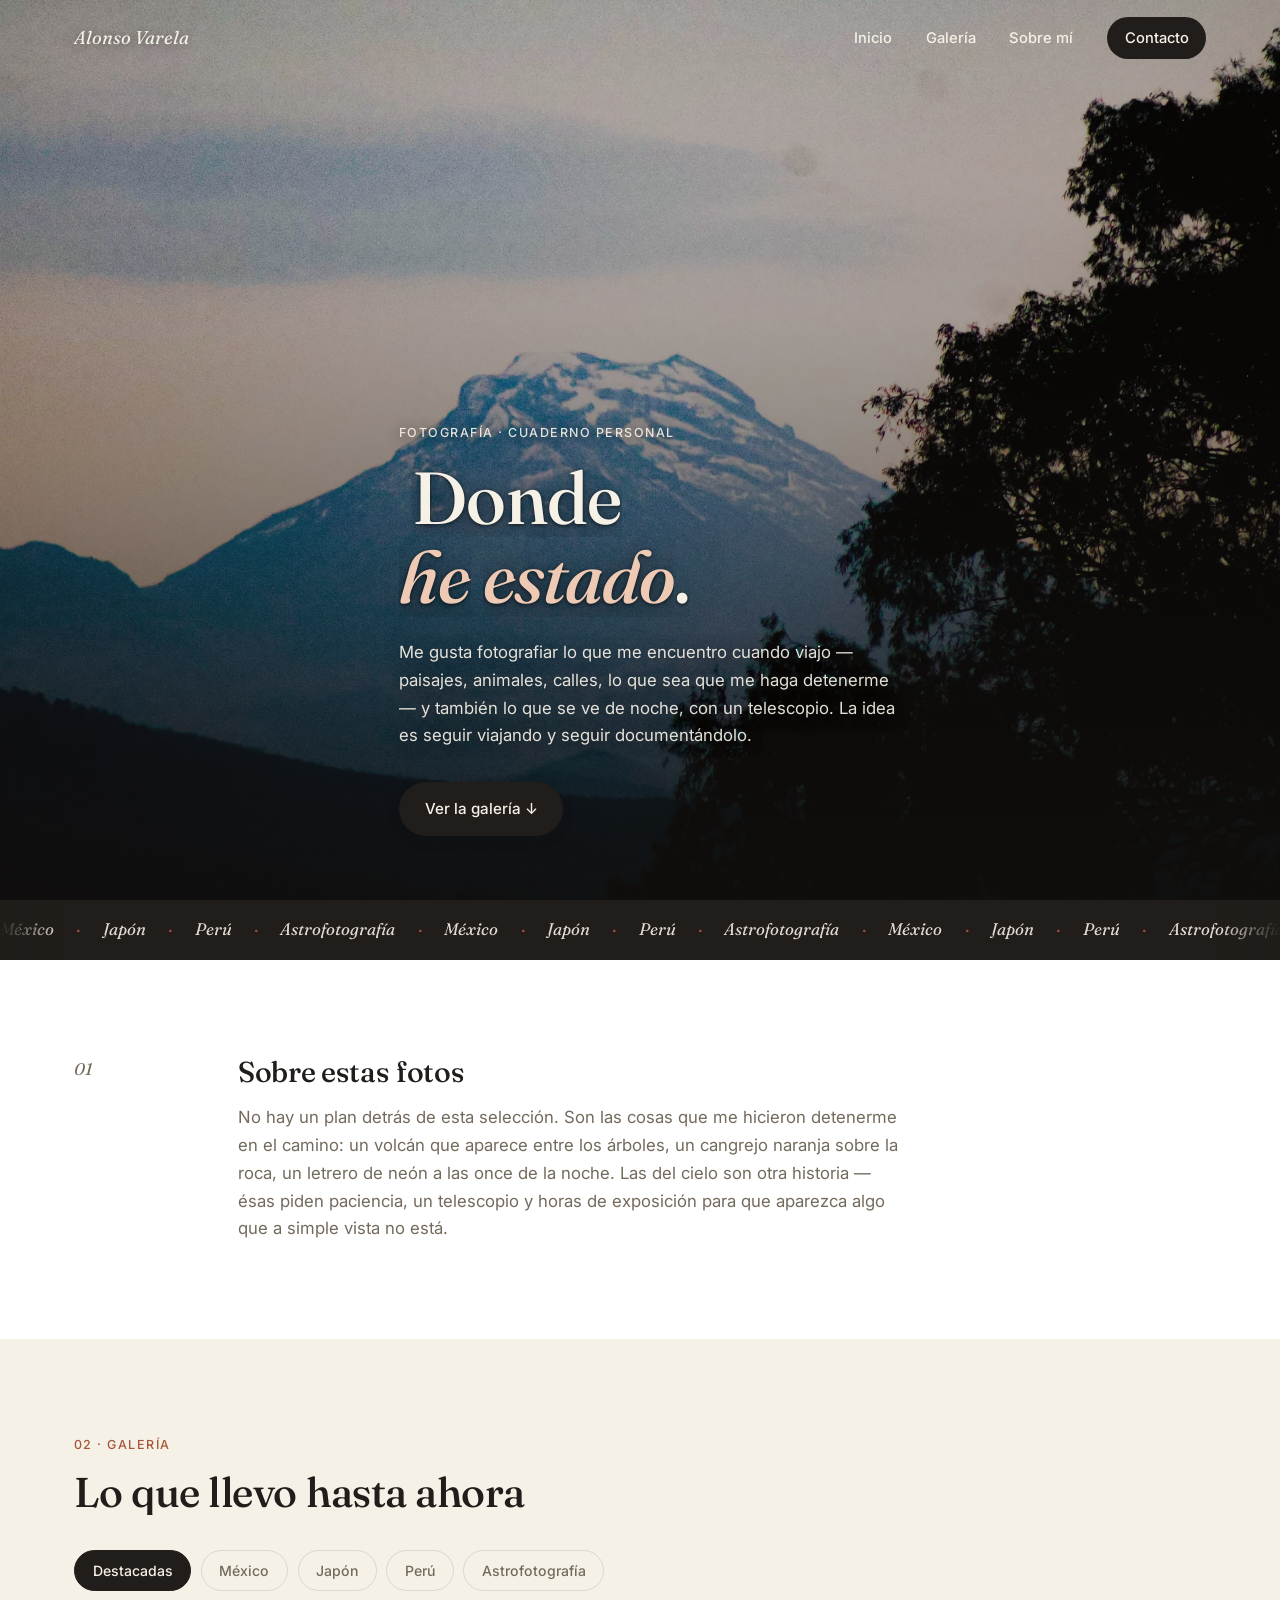
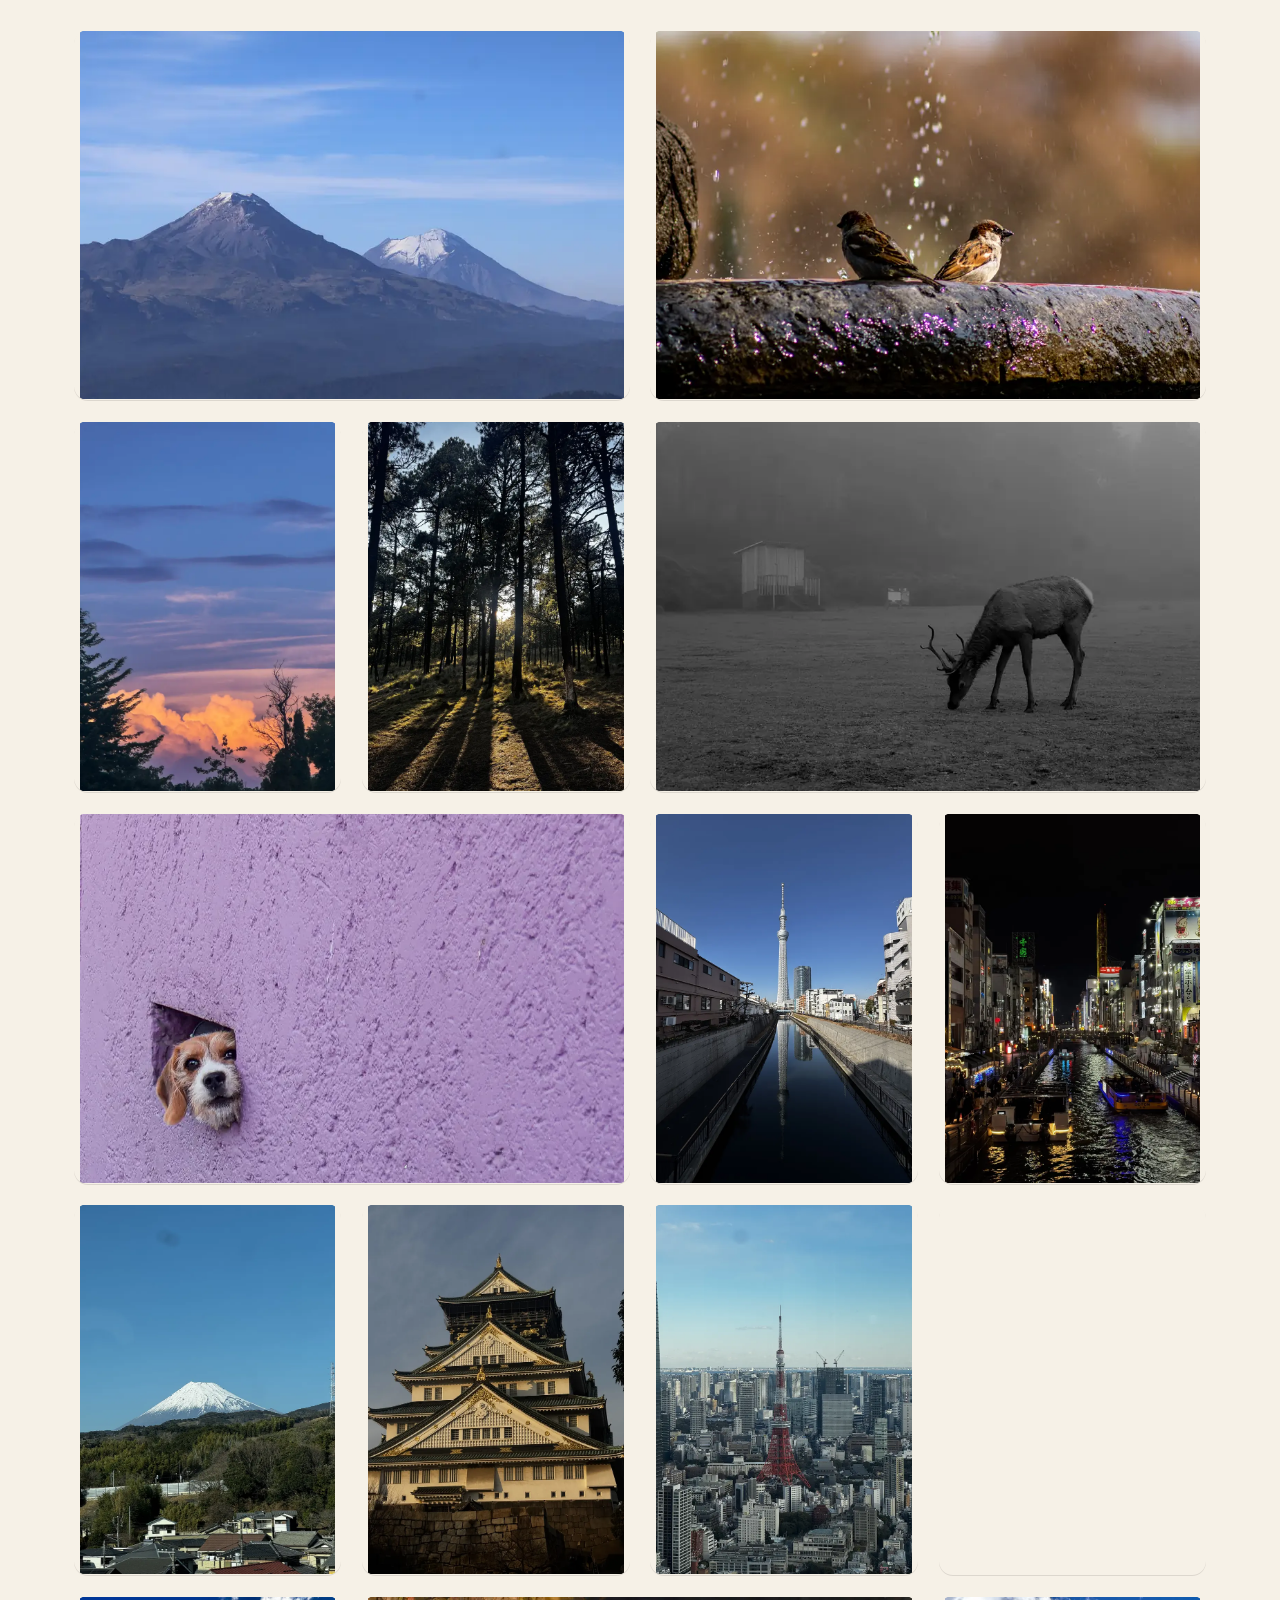
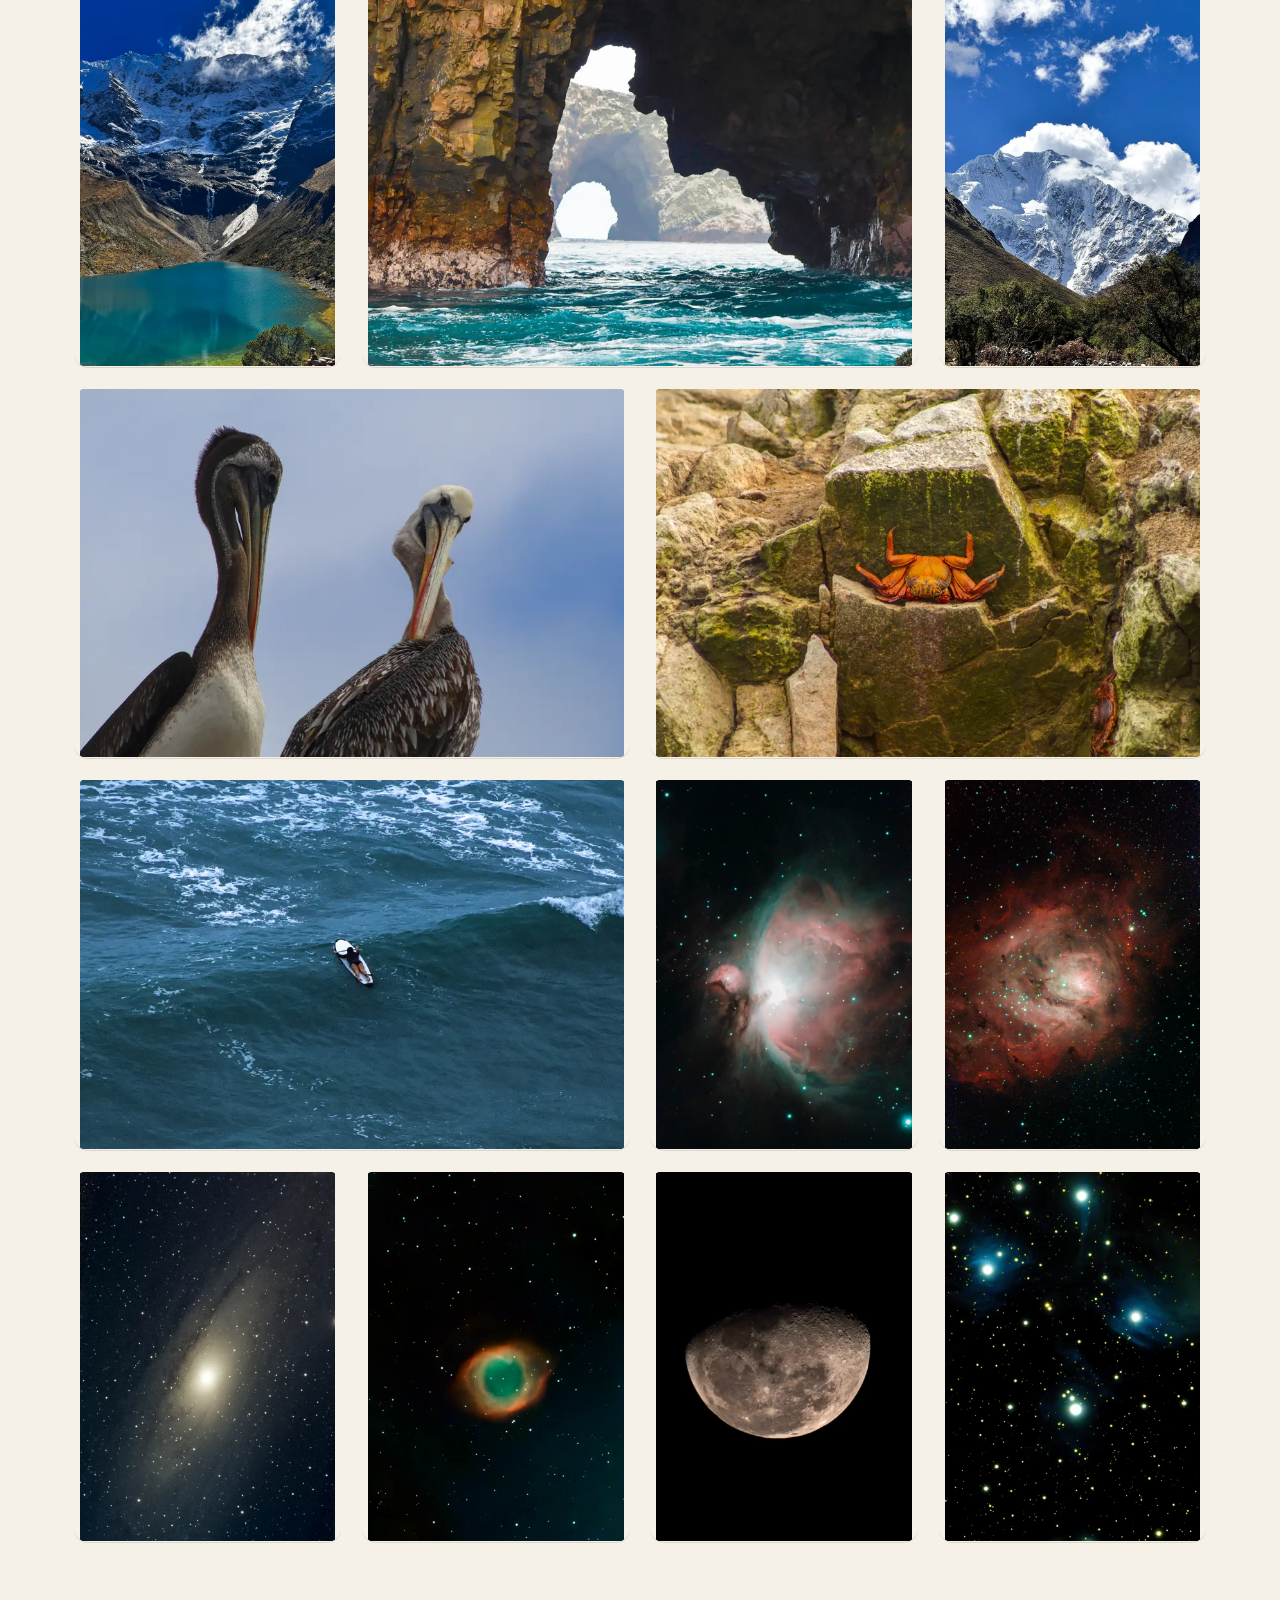
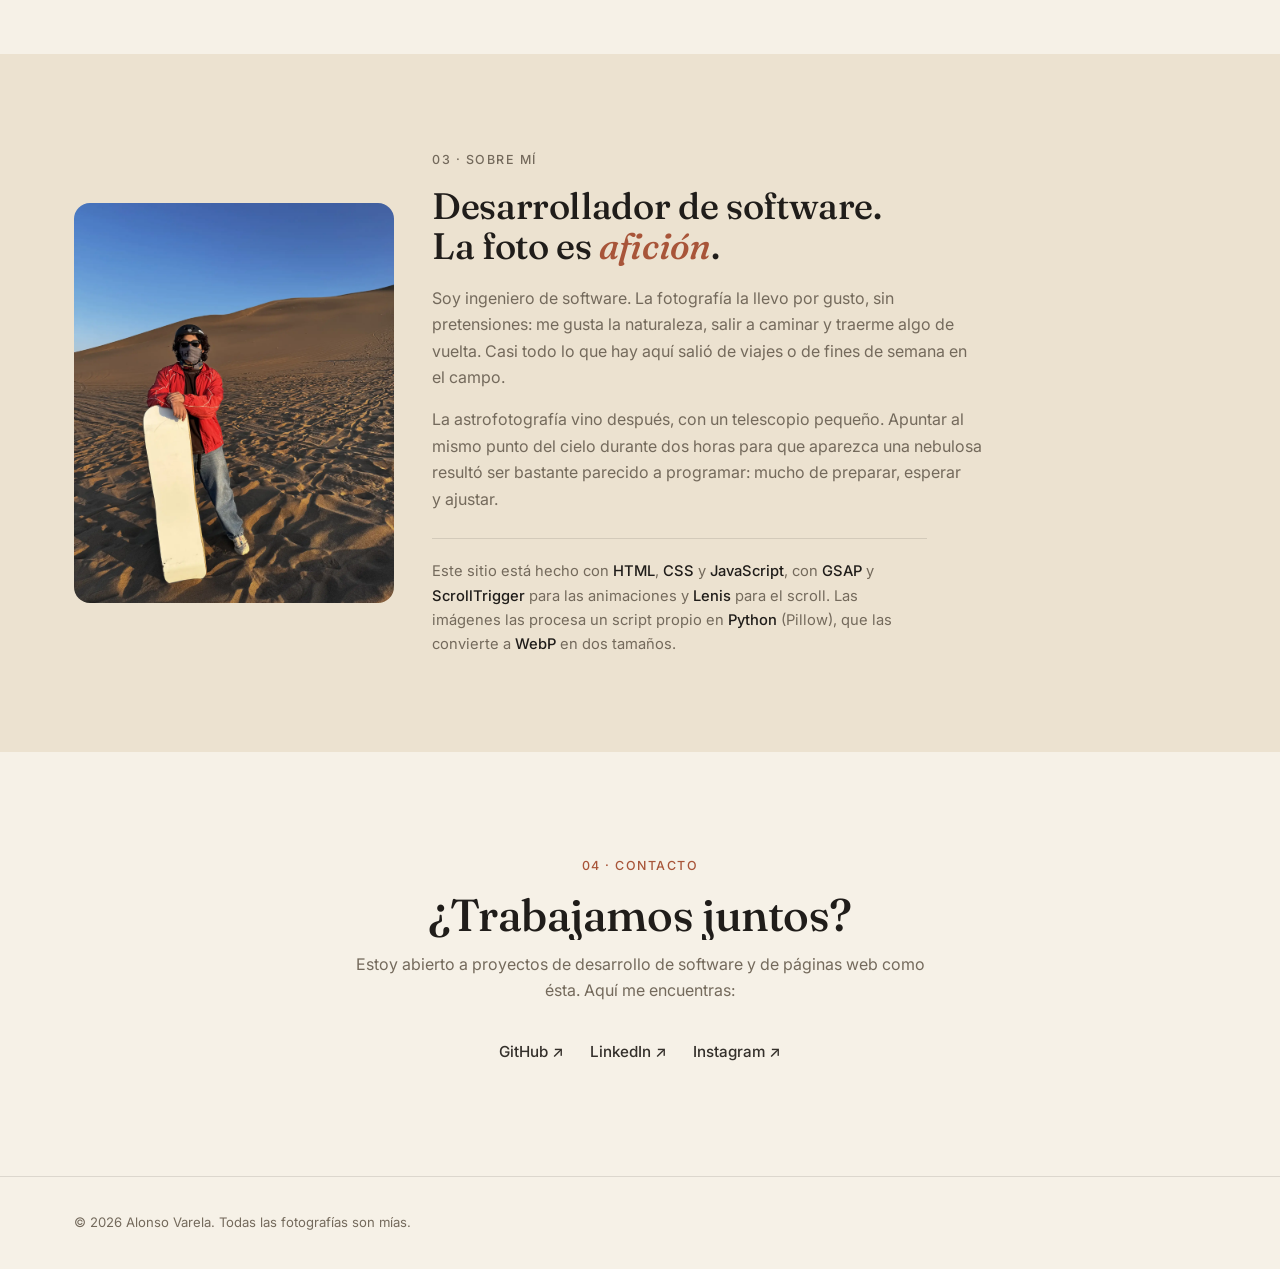
==== index.html @ 265c28bd "Portafolio fotográfico" ====
<!doctype html>
<html lang="es">
<head>
  <meta charset="utf-8" />
  <meta name="viewport" content="width=device-width, initial-scale=1" />
  <title>Alonso Varela — Fotografía</title>
  <meta name="description" content="Fotografías de mis viajes y algo de astrofotografía. Portafolio personal de Alonso Varela, desarrollador de software." />

  <link rel="preconnect" href="https://fonts.googleapis.com">
  <link rel="preconnect" href="https://fonts.gstatic.com" crossorigin>
  <link rel="stylesheet" href="https://fonts.googleapis.com/css2?family=Fraunces:ital,opsz,wght@0,9..144,300..600;1,9..144,400..600&family=Inter:wght@300;400;500;600&display=swap">

  <link rel="preload" as="image" href="assets/img/hero.webp" fetchpriority="high">

  <link rel="stylesheet" href="styles.css?v=20260725d">
</head>
<body>
  <a class="skip-link" href="#contenido">Saltar al contenido</a>

  <nav class="nav" data-nav>
    <div class="nav-inner">
      <a href="#inicio" class="nav-brand">Alonso Varela</a>
      <button class="nav-toggle" type="button" data-nav-toggle aria-expanded="false" aria-controls="nav-menu">
        <span></span><span></span><span></span>
        <span class="sr-only">Abrir menú</span>
      </button>
      <div class="nav-menu" id="nav-menu" data-nav-menu>
        <a class="nav-link" href="#inicio">Inicio</a>
        <a class="nav-link" href="#galeria">Galería</a>
        <a class="nav-link" href="#sobre">Sobre mí</a>
        <a class="nav-link nav-link-cta" href="#contacto" data-magnetic="0.25">Contacto</a>
      </div>
    </div>
  </nav>

  <main id="contenido">

    <!-- HERO -->
    <section class="hero" id="inicio">
      <div class="hero-bg">
        <img src="assets/img/hero.webp" alt="El volcán Iztaccíhuatl nevado al atardecer, con la silueta de un árbol en primer plano" fetchpriority="high" loading="eager" decoding="sync" data-hero-img />
        <div class="hero-tint"></div>
      </div>
      <div class="hero-inner">
        <p class="kicker" data-reveal>Fotografía · Cuaderno personal</p>
        <h1 class="hero-title" data-split="words">
          Donde<br><em>he estado</em>.
        </h1>
        <p class="hero-sub" data-reveal>
          Me gusta fotografiar lo que me encuentro cuando viajo — paisajes, animales,
          calles, lo que sea que me haga detenerme — y también lo que se ve de noche,
          con un telescopio. La idea es seguir viajando y seguir documentándolo.
        </p>
        <a class="btn btn-primary" href="#galeria" data-reveal data-magnetic="0.2">Ver la galería ↓</a>
      </div>
    </section>

    <!-- MARQUEE -->
    <div class="marquee" aria-hidden="true">
      <div class="marquee-track" data-marquee>
        <span>México</span><span class="marquee-dot">·</span>
        <span>Japón</span><span class="marquee-dot">·</span>
        <span>Perú</span><span class="marquee-dot">·</span>
        <span>Astrofotografía</span><span class="marquee-dot">·</span>
      </div>
    </div>

    <!-- MANIFIESTO -->
    <section class="manifesto">
      <div class="container manifesto-grid">
        <p class="manifesto-num" data-reveal>01</p>
        <div data-reveal>
          <h2 data-split="words">Sobre estas fotos</h2>
          <p>
            No hay un plan detrás de esta selección. Son las cosas que me hicieron
            detenerme en el camino: un volcán que aparece entre los árboles, un
            cangrejo naranja sobre la roca, un letrero de neón a las once de la noche.
            Las del cielo son otra historia — ésas piden paciencia, un telescopio y
            horas de exposición para que aparezca algo que a simple vista no está.
          </p>
        </div>
      </div>
    </section>

    <!-- GALERÍA -->
    <section class="gallery-section" id="galeria">
      <div class="container">
        <div class="section-head" data-reveal>
          <p class="kicker">02 · Galería</p>
          <h2 data-split="words">Lo que llevo hasta ahora</h2>
        </div>

        <div class="filter-bar" data-reveal role="tablist" aria-label="Filtrar fotos">
        <!-- FILTROS:inicio -->
          <button class="filter-btn is-active" type="button" data-filter="destacadas" role="tab" aria-selected="true">Destacadas</button>
          <button class="filter-btn" type="button" data-filter="mexico" role="tab" aria-selected="false">México</button>
          <button class="filter-btn" type="button" data-filter="japon" role="tab" aria-selected="false">Japón</button>
          <button class="filter-btn" type="button" data-filter="peru" role="tab" aria-selected="false">Perú</button>
          <button class="filter-btn" type="button" data-filter="astro" role="tab" aria-selected="false">Astrofotografía</button>
        <!-- FILTROS:fin -->
        </div>

        <div class="gallery-grid" data-gallery>
        <!-- GALERIA:inicio -->
          <figure class="gallery-item" data-aspect="wide" data-category="mexico" data-reveal>
            <button class="gallery-trigger" type="button" data-full="assets/img/full/mexico-venados.webp">
              <img class="gallery-img" src="assets/img/thumb/mexico-venados.webp" alt="Dos venados pastando entre la niebla con la luz dorada de la mañana" loading="lazy" decoding="async" />
              <figcaption class="gallery-caption"><span>México</span></figcaption>
            </button>
          </figure>

          <figure class="gallery-item" data-aspect="wide" data-category="mexico" data-featured data-reveal>
            <button class="gallery-trigger" type="button" data-full="assets/img/full/mexico-volcanes.webp">
              <img class="gallery-img" src="assets/img/thumb/mexico-volcanes.webp" alt="El Popocatépetl y el Iztaccíhuatl vistos a la distancia bajo un cielo azul" loading="lazy" decoding="async" />
              <figcaption class="gallery-caption"><span>México</span></figcaption>
            </button>
          </figure>

          <figure class="gallery-item" data-aspect="wide" data-category="mexico" data-featured data-reveal>
            <button class="gallery-trigger" type="button" data-full="assets/img/full/mexico-gorriones.webp">
              <img class="gallery-img" src="assets/img/thumb/mexico-gorriones.webp" alt="Dos gorriones sobre el borde de una fuente rodeados de gotas de agua suspendidas" loading="lazy" decoding="async" />
              <figcaption class="gallery-caption"><span>México</span></figcaption>
            </button>
          </figure>

          <figure class="gallery-item" data-aspect="tall" data-category="mexico" data-featured data-reveal>
            <button class="gallery-trigger" type="button" data-full="assets/img/full/mexico-nubes.webp">
              <img class="gallery-img" src="assets/img/thumb/mexico-nubes.webp" alt="Nubes rosas y naranjas al atardecer sobre las copas de unos pinos" loading="lazy" decoding="async" />
              <figcaption class="gallery-caption"><span>México</span></figcaption>
            </button>
          </figure>

          <figure class="gallery-item" data-aspect="tall" data-category="mexico" data-featured data-reveal>
            <button class="gallery-trigger" type="button" data-full="assets/img/full/mexico-bosque.webp">
              <img class="gallery-img" src="assets/img/thumb/mexico-bosque.webp" alt="Bosque de pinos altos con la luz del sol proyectando sombras largas en el suelo" loading="lazy" decoding="async" />
              <figcaption class="gallery-caption"><span>México</span></figcaption>
            </button>
          </figure>

          <figure class="gallery-item" data-aspect="wide" data-category="mexico" data-featured data-reveal>
            <button class="gallery-trigger" type="button" data-full="assets/img/full/mexico-venado-bn.webp">
              <img class="gallery-img" src="assets/img/thumb/mexico-venado-bn.webp" alt="Un venado pastando en un campo con niebla densa, en blanco y negro" loading="lazy" decoding="async" />
              <figcaption class="gallery-caption"><span>México</span></figcaption>
            </button>
          </figure>

          <figure class="gallery-item" data-aspect="tall" data-category="mexico" data-reveal>
            <button class="gallery-trigger" type="button" data-full="assets/img/full/mexico-volcanes-azul.webp">
              <img class="gallery-img" src="assets/img/thumb/mexico-volcanes-azul.webp" alt="Los volcanes vistos desde un claro, entre capas de montañas azuladas" loading="lazy" decoding="async" />
              <figcaption class="gallery-caption"><span>México</span></figcaption>
            </button>
          </figure>

          <figure class="gallery-item" data-aspect="tall" data-category="mexico" data-reveal>
            <button class="gallery-trigger" type="button" data-full="assets/img/full/mexico-cerro.webp">
              <img class="gallery-img" src="assets/img/thumb/mexico-cerro.webp" alt="Un cerro rocoso entre nubes blancas visto desde un bosque de pinos" loading="lazy" decoding="async" />
              <figcaption class="gallery-caption"><span>México</span></figcaption>
            </button>
          </figure>

          <figure class="gallery-item" data-aspect="tall" data-category="mexico" data-reveal>
            <button class="gallery-trigger" type="button" data-full="assets/img/full/mexico-interior.webp">
              <img class="gallery-img" src="assets/img/thumb/mexico-interior.webp" alt="Interior art déco con puertas de vidrio emplomado, mármol y piso de ajedrez" loading="lazy" decoding="async" />
              <figcaption class="gallery-caption"><span>México</span></figcaption>
            </button>
          </figure>

          <figure class="gallery-item" data-aspect="tall" data-category="mexico" data-reveal>
            <button class="gallery-trigger" type="button" data-full="assets/img/full/mexico-luna-arboles.webp">
              <img class="gallery-img" src="assets/img/thumb/mexico-luna-arboles.webp" alt="La luna asomando entre las siluetas oscuras de las ramas de un árbol" loading="lazy" decoding="async" />
              <figcaption class="gallery-caption"><span>México</span></figcaption>
            </button>
          </figure>

          <figure class="gallery-item" data-aspect="tall" data-category="mexico" data-reveal>
            <button class="gallery-trigger" type="button" data-full="assets/img/full/mexico-arboles-rojo.webp">
              <img class="gallery-img" src="assets/img/thumb/mexico-arboles-rojo.webp" alt="Copas de árboles iluminadas de rojo contra un cielo nocturno estrellado" loading="lazy" decoding="async" />
              <figcaption class="gallery-caption"><span>México</span></figcaption>
            </button>
          </figure>

          <figure class="gallery-item" data-aspect="tall" data-category="mexico" data-reveal>
            <button class="gallery-trigger" type="button" data-full="assets/img/full/mexico-campamento.webp">
              <img class="gallery-img" src="assets/img/thumb/mexico-campamento.webp" alt="Una tienda de campaña armada en un claro de bosque de pinos" loading="lazy" decoding="async" />
              <figcaption class="gallery-caption"><span>México</span></figcaption>
            </button>
          </figure>

          <figure class="gallery-item" data-aspect="tall" data-category="mexico" data-reveal>
            <button class="gallery-trigger" type="button" data-full="assets/img/full/mexico-campamento-2.webp">
              <img class="gallery-img" src="assets/img/thumb/mexico-campamento-2.webp" alt="Una tienda de campaña abierta en un bosque de pinos secos" loading="lazy" decoding="async" />
              <figcaption class="gallery-caption"><span>México</span></figcaption>
            </button>
          </figure>

          <figure class="gallery-item" data-aspect="wide" data-category="mexico" data-reveal>
            <button class="gallery-trigger" type="button" data-full="assets/img/full/mexico-pajaro-rojo.webp">
              <img class="gallery-img" src="assets/img/thumb/mexico-pajaro-rojo.webp" alt="Un pájaro rojo posado en un cable, con el fondo verde desenfocado" loading="lazy" decoding="async" />
              <figcaption class="gallery-caption"><span>México</span></figcaption>
            </button>
          </figure>

          <figure class="gallery-item" data-aspect="wide" data-category="mexico" data-reveal>
            <button class="gallery-trigger" type="button" data-full="assets/img/full/mexico-gato-negro.webp">
              <img class="gallery-img" src="assets/img/thumb/mexico-gato-negro.webp" alt="Un gato negro de ojos amarillos mirando a la cámara en penumbra" loading="lazy" decoding="async" />
              <figcaption class="gallery-caption"><span>México</span></figcaption>
            </button>
          </figure>

          <figure class="gallery-item" data-aspect="wide" data-category="mexico" data-featured data-reveal>
            <button class="gallery-trigger" type="button" data-full="assets/img/full/mexico-perro-pared.webp">
              <img class="gallery-img" src="assets/img/thumb/mexico-perro-pared.webp" alt="La cabeza de un perro asomando por un hueco en una pared morada" loading="lazy" decoding="async" />
              <figcaption class="gallery-caption"><span>México</span></figcaption>
            </button>
          </figure>

          <figure class="gallery-item" data-aspect="tall" data-category="mexico" data-reveal>
            <button class="gallery-trigger" type="button" data-full="assets/img/full/mexico-concierto.webp">
              <img class="gallery-img" src="assets/img/thumb/mexico-concierto.webp" alt="Un anillo de luz roja proyectado sobre el escenario en un concierto" loading="lazy" decoding="async" />
              <figcaption class="gallery-caption"><span>México</span></figcaption>
            </button>
          </figure>

          <figure class="gallery-item" data-aspect="tall" data-category="japon" data-featured data-reveal>
            <button class="gallery-trigger" type="button" data-full="assets/img/full/japon-skytree.webp">
              <img class="gallery-img" src="assets/img/thumb/japon-skytree.webp" alt="La torre Tokyo Skytree reflejada en el agua quieta de un canal" loading="lazy" decoding="async" />
              <figcaption class="gallery-caption"><span>Japón</span></figcaption>
            </button>
          </figure>

          <figure class="gallery-item" data-aspect="tall" data-category="japon" data-featured data-reveal>
            <button class="gallery-trigger" type="button" data-full="assets/img/full/japon-dotonbori.webp">
              <img class="gallery-img" src="assets/img/thumb/japon-dotonbori.webp" alt="El canal de Dotonbori de noche con los letreros de neón reflejados en el agua" loading="lazy" decoding="async" />
              <figcaption class="gallery-caption"><span>Japón</span></figcaption>
            </button>
          </figure>

          <figure class="gallery-item" data-aspect="tall" data-category="japon" data-featured data-reveal>
            <button class="gallery-trigger" type="button" data-full="assets/img/full/japon-fuji.webp">
              <img class="gallery-img" src="assets/img/thumb/japon-fuji.webp" alt="El monte Fuji nevado asomando detrás de los tejados de un pueblo" loading="lazy" decoding="async" />
              <figcaption class="gallery-caption"><span>Japón</span></figcaption>
            </button>
          </figure>

          <figure class="gallery-item" data-aspect="tall" data-category="japon" data-featured data-reveal>
            <button class="gallery-trigger" type="button" data-full="assets/img/full/japon-osaka.webp">
              <img class="gallery-img" src="assets/img/thumb/japon-osaka.webp" alt="El castillo de Osaka con sus tejados verdes y detalles dorados bajo un cielo despejado" loading="lazy" decoding="async" />
              <figcaption class="gallery-caption"><span>Japón</span></figcaption>
            </button>
          </figure>

          <figure class="gallery-item" data-aspect="tall" data-category="japon" data-featured data-reveal>
            <button class="gallery-trigger" type="button" data-full="assets/img/full/japon-tokyo-tower.webp">
              <img class="gallery-img" src="assets/img/thumb/japon-tokyo-tower.webp" alt="Vista panorámica de Tokio desde un mirador, con la Torre de Tokio al centro" loading="lazy" decoding="async" />
              <figcaption class="gallery-caption"><span>Japón</span></figcaption>
            </button>
          </figure>

          <figure class="gallery-item" data-aspect="tall" data-category="japon" data-featured data-reveal>
            <button class="gallery-trigger" type="button" data-full="assets/img/full/japon-pagoda.webp">
              <img class="gallery-img" src="assets/img/thumb/japon-pagoda.webp" alt="Una pagoda de cinco pisos recortada contra un cielo azul intenso" loading="lazy" decoding="async" />
              <figcaption class="gallery-caption"><span>Japón</span></figcaption>
            </button>
          </figure>

          <figure class="gallery-item" data-aspect="tall" data-category="japon" data-reveal>
            <button class="gallery-trigger" type="button" data-full="assets/img/full/japon-rio.webp">
              <img class="gallery-img" src="assets/img/thumb/japon-rio.webp" alt="El río Sumida al atardecer con un puente y los edificios de Tokio contra el cielo" loading="lazy" decoding="async" />
              <figcaption class="gallery-caption"><span>Japón</span></figcaption>
            </button>
          </figure>

          <figure class="gallery-item" data-aspect="tall" data-category="japon" data-reveal>
            <button class="gallery-trigger" type="button" data-full="assets/img/full/japon-asahi.webp">
              <img class="gallery-img" src="assets/img/thumb/japon-asahi.webp" alt="La escultura dorada del edificio Asahi iluminada por el sol de la tarde" loading="lazy" decoding="async" />
              <figcaption class="gallery-caption"><span>Japón</span></figcaption>
            </button>
          </figure>

          <figure class="gallery-item" data-aspect="tall" data-category="japon" data-reveal>
            <button class="gallery-trigger" type="button" data-full="assets/img/full/japon-shinsekai.webp">
              <img class="gallery-img" src="assets/img/thumb/japon-shinsekai.webp" alt="Un farol y una figura dorada sonriente en la entrada de un local de kushikatsu" loading="lazy" decoding="async" />
              <figcaption class="gallery-caption"><span>Japón</span></figcaption>
            </button>
          </figure>

          <figure class="gallery-item" data-aspect="tall" data-category="japon" data-reveal>
            <button class="gallery-trigger" type="button" data-full="assets/img/full/japon-glico.webp">
              <img class="gallery-img" src="assets/img/thumb/japon-glico.webp" alt="El letrero de neón del Glico Man en Dotonbori, de noche" loading="lazy" decoding="async" />
              <figcaption class="gallery-caption"><span>Japón</span></figcaption>
            </button>
          </figure>

          <figure class="gallery-item" data-aspect="tall" data-category="japon" data-reveal>
            <button class="gallery-trigger" type="button" data-full="assets/img/full/japon-templo-techo.webp">
              <img class="gallery-img" src="assets/img/thumb/japon-templo-techo.webp" alt="El alero decorado de un templo japonés contra el cielo azul, con ramas secas al frente" loading="lazy" decoding="async" />
              <figcaption class="gallery-caption"><span>Japón</span></figcaption>
            </button>
          </figure>

          <figure class="gallery-item" data-aspect="tall" data-category="japon" data-reveal>
            <button class="gallery-trigger" type="button" data-full="assets/img/full/japon-santuario.webp">
              <img class="gallery-img" src="assets/img/thumb/japon-santuario.webp" alt="Un santuario japonés de techo verde al fondo de una plaza empedrada vacía" loading="lazy" decoding="async" />
              <figcaption class="gallery-caption"><span>Japón</span></figcaption>
            </button>
          </figure>

          <figure class="gallery-item" data-aspect="tall" data-category="japon" data-reveal>
            <button class="gallery-trigger" type="button" data-full="assets/img/full/japon-foso.webp">
              <img class="gallery-img" src="assets/img/thumb/japon-foso.webp" alt="El foso del castillo de Osaka reflejando los edificios modernos de la ciudad" loading="lazy" decoding="async" />
              <figcaption class="gallery-caption"><span>Japón</span></figcaption>
            </button>
          </figure>

          <figure class="gallery-item" data-aspect="tall" data-category="japon" data-reveal>
            <button class="gallery-trigger" type="button" data-full="assets/img/full/japon-calle-vieja.webp">
              <img class="gallery-img" src="assets/img/thumb/japon-calle-vieja.webp" alt="Una casa de madera de dos pisos y una camioneta pequeña en una calle tranquila, a contraluz" loading="lazy" decoding="async" />
              <figcaption class="gallery-caption"><span>Japón</span></figcaption>
            </button>
          </figure>

          <figure class="gallery-item" data-aspect="tall" data-category="japon" data-reveal>
            <button class="gallery-trigger" type="button" data-full="assets/img/full/japon-callejon.webp">
              <img class="gallery-img" src="assets/img/thumb/japon-callejon.webp" alt="Un callejón estrecho y oscuro iluminado por faroles y letreros" loading="lazy" decoding="async" />
              <figcaption class="gallery-caption"><span>Japón</span></figcaption>
            </button>
          </figure>

          <figure class="gallery-item" data-aspect="tall" data-category="japon" data-reveal>
            <button class="gallery-trigger" type="button" data-full="assets/img/full/japon-floreria.webp">
              <img class="gallery-img" src="assets/img/thumb/japon-floreria.webp" alt="El interior iluminado de una florería de noche, con plantas en la entrada" loading="lazy" decoding="async" />
              <figcaption class="gallery-caption"><span>Japón</span></figcaption>
            </button>
          </figure>

          <figure class="gallery-item" data-aspect="tall" data-category="japon" data-reveal>
            <button class="gallery-trigger" type="button" data-full="assets/img/full/japon-godzilla.webp">
              <img class="gallery-img" src="assets/img/thumb/japon-godzilla.webp" alt="La cabeza de la estatua de Godzilla sobre la fachada de un edificio en Shinjuku" loading="lazy" decoding="async" />
              <figcaption class="gallery-caption"><span>Japón</span></figcaption>
            </button>
          </figure>

          <figure class="gallery-item" data-aspect="tall" data-category="japon" data-reveal>
            <button class="gallery-trigger" type="button" data-full="assets/img/full/japon-hachiko.webp">
              <img class="gallery-img" src="assets/img/thumb/japon-hachiko.webp" alt="La estatua de bronce del perro Hachikō en Shibuya" loading="lazy" decoding="async" />
              <figcaption class="gallery-caption"><span>Japón</span></figcaption>
            </button>
          </figure>

          <figure class="gallery-item" data-aspect="tall" data-category="japon" data-reveal>
            <button class="gallery-trigger" type="button" data-full="assets/img/full/japon-estacion.webp">
              <img class="gallery-img" src="assets/img/thumb/japon-estacion.webp" alt="El techo de vidrio y acero de una estación de tren con árboles debajo" loading="lazy" decoding="async" />
              <figcaption class="gallery-caption"><span>Japón</span></figcaption>
            </button>
          </figure>

          <figure class="gallery-item" data-aspect="tall" data-category="japon" data-reveal>
            <button class="gallery-trigger" type="button" data-full="assets/img/full/japon-barriles.webp">
              <img class="gallery-img" src="assets/img/thumb/japon-barriles.webp" alt="Una pared de barriles de sake decorados, con el sol filtrándose entre los árboles" loading="lazy" decoding="async" />
              <figcaption class="gallery-caption"><span>Japón</span></figcaption>
            </button>
          </figure>

          <figure class="gallery-item" data-aspect="tall" data-category="japon" data-reveal>
            <button class="gallery-trigger" type="button" data-full="assets/img/full/japon-cuervos.webp">
              <img class="gallery-img" src="assets/img/thumb/japon-cuervos.webp" alt="Tres cuervos posados en las copas de unos árboles sin hojas contra el cielo azul" loading="lazy" decoding="async" />
              <figcaption class="gallery-caption"><span>Japón</span></figcaption>
            </button>
          </figure>

          <figure class="gallery-item" data-aspect="tall" data-category="japon" data-reveal>
            <button class="gallery-trigger" type="button" data-full="assets/img/full/japon-triceratops.webp">
              <img class="gallery-img" src="assets/img/thumb/japon-triceratops.webp" alt="El cráneo fósil de un triceratops montado en la sala de un museo" loading="lazy" decoding="async" />
              <figcaption class="gallery-caption"><span>Japón</span></figcaption>
            </button>
          </figure>

          <figure class="gallery-item" data-aspect="tall" data-category="japon" data-reveal>
            <button class="gallery-trigger" type="button" data-full="assets/img/full/japon-trex.webp">
              <img class="gallery-img" src="assets/img/thumb/japon-trex.webp" alt="El esqueleto completo de un tiranosaurio en la sala de un museo" loading="lazy" decoding="async" />
              <figcaption class="gallery-caption"><span>Japón</span></figcaption>
            </button>
          </figure>

          <figure class="gallery-item" data-aspect="tall" data-category="japon" data-reveal>
            <button class="gallery-trigger" type="button" data-full="assets/img/full/japon-gatos-fichas.webp">
              <img class="gallery-img" src="assets/img/thumb/japon-gatos-fichas.webp" alt="Una pared cubierta de fichas con fotos y datos de gatos en adopción" loading="lazy" decoding="async" />
              <figcaption class="gallery-caption"><span>Japón</span></figcaption>
            </button>
          </figure>

          <figure class="gallery-item" data-aspect="tall" data-category="japon" data-reveal>
            <button class="gallery-trigger" type="button" data-full="assets/img/full/japon-pokemon-1.webp">
              <img class="gallery-img" src="assets/img/thumb/japon-pokemon-1.webp" alt="Una figura grande de Rayquaza con Pikachu en una tienda iluminada de azul" loading="lazy" decoding="async" />
              <figcaption class="gallery-caption"><span>Japón</span></figcaption>
            </button>
          </figure>

          <figure class="gallery-item" data-aspect="tall" data-category="japon" data-reveal>
            <button class="gallery-trigger" type="button" data-full="assets/img/full/japon-pokemon-2.webp">
              <img class="gallery-img" src="assets/img/thumb/japon-pokemon-2.webp" alt="Una figura oscura de un Pokémon dragón con detalles rojos y amarillos" loading="lazy" decoding="async" />
              <figcaption class="gallery-caption"><span>Japón</span></figcaption>
            </button>
          </figure>

          <figure class="gallery-item" data-aspect="tall" data-category="japon" data-reveal>
            <button class="gallery-trigger" type="button" data-full="assets/img/full/japon-snorlax.webp">
              <img class="gallery-img" src="assets/img/thumb/japon-snorlax.webp" alt="Una figura grande de Snorlax acompañada de Pikachu y Mew en una tienda" loading="lazy" decoding="async" />
              <figcaption class="gallery-caption"><span>Japón</span></figcaption>
            </button>
          </figure>

          <figure class="gallery-item" data-aspect="tall" data-category="japon" data-reveal>
            <button class="gallery-trigger" type="button" data-full="assets/img/full/japon-ramen-1.webp">
              <img class="gallery-img" src="assets/img/thumb/japon-ramen-1.webp" alt="Un tazón de ramen tantanmen visto desde arriba" loading="lazy" decoding="async" />
              <figcaption class="gallery-caption"><span>Japón</span></figcaption>
            </button>
          </figure>

          <figure class="gallery-item" data-aspect="tall" data-category="japon" data-reveal>
            <button class="gallery-trigger" type="button" data-full="assets/img/full/japon-ramen-2.webp">
              <img class="gallery-img" src="assets/img/thumb/japon-ramen-2.webp" alt="Un tazón de ramen tonkotsu con cerdo y cebollín visto desde arriba" loading="lazy" decoding="async" />
              <figcaption class="gallery-caption"><span>Japón</span></figcaption>
            </button>
          </figure>

          <figure class="gallery-item" data-aspect="tall" data-category="peru" data-featured data-reveal>
            <button class="gallery-trigger" type="button" data-full="assets/img/full/peru-humantay.webp">
              <img class="gallery-img" src="assets/img/thumb/peru-humantay.webp" alt="La laguna Humantay de agua turquesa al pie de montañas nevadas" loading="lazy" decoding="async" />
              <figcaption class="gallery-caption"><span>Perú</span></figcaption>
            </button>
          </figure>

          <figure class="gallery-item" data-aspect="wide" data-category="peru" data-featured data-reveal>
            <button class="gallery-trigger" type="button" data-full="assets/img/full/peru-arco.webp">
              <img class="gallery-img" src="assets/img/thumb/peru-arco.webp" alt="Un arco de piedra sobre el mar turquesa en las islas Ballestas" loading="lazy" decoding="async" />
              <figcaption class="gallery-caption"><span>Perú</span></figcaption>
            </button>
          </figure>

          <figure class="gallery-item" data-aspect="wide" data-category="peru" data-featured data-reveal>
            <button class="gallery-trigger" type="button" data-full="assets/img/full/peru-pelicanos.webp">
              <img class="gallery-img" src="assets/img/thumb/peru-pelicanos.webp" alt="Dos pelícanos peruanos de perfil recortados contra el cielo" loading="lazy" decoding="async" />
              <figcaption class="gallery-caption"><span>Perú</span></figcaption>
            </button>
          </figure>

          <figure class="gallery-item" data-aspect="wide" data-category="peru" data-featured data-reveal>
            <button class="gallery-trigger" type="button" data-full="assets/img/full/peru-cangrejo.webp">
              <img class="gallery-img" src="assets/img/thumb/peru-cangrejo.webp" alt="Un cangrejo naranja intenso sobre una roca cubierta de musgo verde" loading="lazy" decoding="async" />
              <figcaption class="gallery-caption"><span>Perú</span></figcaption>
            </button>
          </figure>

          <figure class="gallery-item" data-aspect="wide" data-category="peru" data-reveal>
            <button class="gallery-trigger" type="button" data-full="assets/img/full/peru-surf.webp">
              <img class="gallery-img" src="assets/img/thumb/peru-surf.webp" alt="Un surfista tomando una ola que rompe en blanco" loading="lazy" decoding="async" />
              <figcaption class="gallery-caption"><span>Perú</span></figcaption>
            </button>
          </figure>

          <figure class="gallery-item" data-aspect="tall" data-category="peru" data-reveal>
            <button class="gallery-trigger" type="button" data-full="assets/img/full/peru-humantay-2.webp">
              <img class="gallery-img" src="assets/img/thumb/peru-humantay-2.webp" alt="La laguna Humantay con las montañas nevadas reflejadas en el agua" loading="lazy" decoding="async" />
              <figcaption class="gallery-caption"><span>Perú</span></figcaption>
            </button>
          </figure>

          <figure class="gallery-item" data-aspect="tall" data-category="peru" data-featured data-reveal>
            <button class="gallery-trigger" type="button" data-full="assets/img/full/peru-nevado.webp">
              <img class="gallery-img" src="assets/img/thumb/peru-nevado.webp" alt="Un pico nevado entre nubes blancas y cielo azul en la cordillera" loading="lazy" decoding="async" />
              <figcaption class="gallery-caption"><span>Perú</span></figcaption>
            </button>
          </figure>

          <figure class="gallery-item" data-aspect="tall" data-category="peru" data-reveal>
            <button class="gallery-trigger" type="button" data-full="assets/img/full/peru-montana.webp">
              <img class="gallery-img" src="assets/img/thumb/peru-montana.webp" alt="Las franjas de colores de la montaña Vinicunca contra un cielo azul profundo" loading="lazy" decoding="async" />
              <figcaption class="gallery-caption"><span>Perú</span></figcaption>
            </button>
          </figure>

          <figure class="gallery-item" data-aspect="wide" data-category="peru" data-reveal>
            <button class="gallery-trigger" type="button" data-full="assets/img/full/peru-pueblo.webp">
              <img class="gallery-img" src="assets/img/thumb/peru-pueblo.webp" alt="Vista de un pueblo de tejados rojos al pie de unos cerros" loading="lazy" decoding="async" />
              <figcaption class="gallery-caption"><span>Perú</span></figcaption>
            </button>
          </figure>

          <figure class="gallery-item" data-aspect="wide" data-category="peru" data-featured data-reveal>
            <button class="gallery-trigger" type="button" data-full="assets/img/full/peru-surfista-solo.webp">
              <img class="gallery-img" src="assets/img/thumb/peru-surfista-solo.webp" alt="Un surfista solo sobre su tabla en mar abierto" loading="lazy" decoding="async" />
              <figcaption class="gallery-caption"><span>Perú</span></figcaption>
            </button>
          </figure>

          <figure class="gallery-item" data-aspect="wide" data-category="peru" data-reveal>
            <button class="gallery-trigger" type="button" data-full="assets/img/full/peru-aves-acantilado.webp">
              <img class="gallery-img" src="assets/img/thumb/peru-aves-acantilado.webp" alt="Cientos de aves marinas posadas sobre un acantilado de roca clara" loading="lazy" decoding="async" />
              <figcaption class="gallery-caption"><span>Perú</span></figcaption>
            </button>
          </figure>

          <figure class="gallery-item" data-aspect="wide" data-category="peru" data-reveal>
            <button class="gallery-trigger" type="button" data-full="assets/img/full/peru-pelicano-roca.webp">
              <img class="gallery-img" src="assets/img/thumb/peru-pelicano-roca.webp" alt="Un pelícano posado en una roca rodeado de aves marinas negras" loading="lazy" decoding="async" />
              <figcaption class="gallery-caption"><span>Perú</span></figcaption>
            </button>
          </figure>

          <figure class="gallery-item" data-aspect="wide" data-category="peru" data-reveal>
            <button class="gallery-trigger" type="button" data-full="assets/img/full/peru-pelicanos-2.webp">
              <img class="gallery-img" src="assets/img/thumb/peru-pelicanos-2.webp" alt="Primer plano de un pelícano peruano con el pico apoyado en el pecho" loading="lazy" decoding="async" />
              <figcaption class="gallery-caption"><span>Perú</span></figcaption>
            </button>
          </figure>

          <figure class="gallery-item" data-aspect="wide" data-category="peru" data-reveal>
            <button class="gallery-trigger" type="button" data-full="assets/img/full/peru-lobo-dormido.webp">
              <img class="gallery-img" src="assets/img/thumb/peru-lobo-dormido.webp" alt="Un lobo marino durmiendo sobre una roca, en primer plano" loading="lazy" decoding="async" />
              <figcaption class="gallery-caption"><span>Perú</span></figcaption>
            </button>
          </figure>

          <figure class="gallery-item" data-aspect="wide" data-category="peru" data-reveal>
            <button class="gallery-trigger" type="button" data-full="assets/img/full/peru-lobo.webp">
              <img class="gallery-img" src="assets/img/thumb/peru-lobo.webp" alt="Un lobo marino con la boca abierta sobre las rocas" loading="lazy" decoding="async" />
              <figcaption class="gallery-caption"><span>Perú</span></figcaption>
            </button>
          </figure>

          <figure class="gallery-item" data-aspect="wide" data-category="peru" data-reveal>
            <button class="gallery-trigger" type="button" data-full="assets/img/full/peru-lobos-colonia.webp">
              <img class="gallery-img" src="assets/img/thumb/peru-lobos-colonia.webp" alt="Un grupo de lobos marinos descansando y trepando entre las rocas" loading="lazy" decoding="async" />
              <figcaption class="gallery-caption"><span>Perú</span></figcaption>
            </button>
          </figure>

          <figure class="gallery-item" data-aspect="wide" data-category="peru" data-reveal>
            <button class="gallery-trigger" type="button" data-full="assets/img/full/peru-lobo-cria.webp">
              <img class="gallery-img" src="assets/img/thumb/peru-lobo-cria.webp" alt="Una cría de lobo marino recostada sobre una roca clara" loading="lazy" decoding="async" />
              <figcaption class="gallery-caption"><span>Perú</span></figcaption>
            </button>
          </figure>

          <figure class="gallery-item" data-aspect="wide" data-category="peru" data-reveal>
            <button class="gallery-trigger" type="button" data-full="assets/img/full/peru-cangrejo-roca.webp">
              <img class="gallery-img" src="assets/img/thumb/peru-cangrejo-roca.webp" alt="Un cangrejo sobre una roca rojiza, casi del mismo color" loading="lazy" decoding="async" />
              <figcaption class="gallery-caption"><span>Perú</span></figcaption>
            </button>
          </figure>

          <figure class="gallery-item" data-aspect="wide" data-category="peru" data-reveal>
            <button class="gallery-trigger" type="button" data-full="assets/img/full/peru-letrero.webp">
              <img class="gallery-img" src="assets/img/thumb/peru-letrero.webp" alt="Un letrero metálico cubierto de calcomanías de viajeros" loading="lazy" decoding="async" />
              <figcaption class="gallery-caption"><span>Perú</span></figcaption>
            </button>
          </figure>

          <figure class="gallery-item" data-aspect="wide" data-category="peru" data-reveal>
            <button class="gallery-trigger" type="button" data-full="assets/img/full/peru-gato-flores.webp">
              <img class="gallery-img" src="assets/img/thumb/peru-gato-flores.webp" alt="Un gato blanco y naranja durmiendo entre plantas de flores rojas" loading="lazy" decoding="async" />
              <figcaption class="gallery-caption"><span>Perú</span></figcaption>
            </button>
          </figure>

          <figure class="gallery-item" data-aspect="wide" data-category="peru" data-reveal>
            <button class="gallery-trigger" type="button" data-full="assets/img/full/peru-gato-amarillo.webp">
              <img class="gallery-img" src="assets/img/thumb/peru-gato-amarillo.webp" alt="Un gato blanco y negro sentado junto a un poste, rodeado de flores amarillas" loading="lazy" decoding="async" />
              <figcaption class="gallery-caption"><span>Perú</span></figcaption>
            </button>
          </figure>

          <figure class="gallery-item" data-aspect="wide" data-category="peru" data-reveal>
            <button class="gallery-trigger" type="button" data-full="assets/img/full/peru-gato-perfil.webp">
              <img class="gallery-img" src="assets/img/thumb/peru-gato-perfil.webp" alt="Un gato atigrado de perfil rodeado de flores rojas" loading="lazy" decoding="async" />
              <figcaption class="gallery-caption"><span>Perú</span></figcaption>
            </button>
          </figure>

          <figure class="gallery-item" data-aspect="wide" data-category="peru" data-reveal>
            <button class="gallery-trigger" type="button" data-full="assets/img/full/peru-gato-naranja.webp">
              <img class="gallery-img" src="assets/img/thumb/peru-gato-naranja.webp" alt="Un gato naranja y blanco maullando entre flores rojas" loading="lazy" decoding="async" />
              <figcaption class="gallery-caption"><span>Perú</span></figcaption>
            </button>
          </figure>

          <figure class="gallery-item" data-aspect="wide" data-category="peru" data-reveal>
            <button class="gallery-trigger" type="button" data-full="assets/img/full/peru-gato-mirada.webp">
              <img class="gallery-img" src="assets/img/thumb/peru-gato-mirada.webp" alt="Un gato atigrado mirando fijamente a la cámara entre flores rojas" loading="lazy" decoding="async" />
              <figcaption class="gallery-caption"><span>Perú</span></figcaption>
            </button>
          </figure>

          <figure class="gallery-item" data-aspect="tall" data-category="peru" data-reveal>
            <button class="gallery-trigger" type="button" data-full="assets/img/full/peru-gatos-dos.webp">
              <img class="gallery-img" src="assets/img/thumb/peru-gatos-dos.webp" alt="Dos gatos atigrados descansando entre flores rojas y amarillas" loading="lazy" decoding="async" />
              <figcaption class="gallery-caption"><span>Perú</span></figcaption>
            </button>
          </figure>

          <figure class="gallery-item" data-aspect="wide" data-category="peru" data-reveal>
            <button class="gallery-trigger" type="button" data-full="assets/img/full/peru-gato-pasto.webp">
              <img class="gallery-img" src="assets/img/thumb/peru-gato-pasto.webp" alt="Un gato tricolor recostado en el pasto" loading="lazy" decoding="async" />
              <figcaption class="gallery-caption"><span>Perú</span></figcaption>
            </button>
          </figure>

          <figure class="gallery-item" data-aspect="wide" data-category="peru" data-reveal>
            <button class="gallery-trigger" type="button" data-full="assets/img/full/peru-gato-pasto-2.webp">
              <img class="gallery-img" src="assets/img/thumb/peru-gato-pasto-2.webp" alt="Un gato tricolor sentado en el pasto mirando hacia un lado" loading="lazy" decoding="async" />
              <figcaption class="gallery-caption"><span>Perú</span></figcaption>
            </button>
          </figure>

          <figure class="gallery-item" data-aspect="wide" data-category="peru" data-reveal>
            <button class="gallery-trigger" type="button" data-full="assets/img/full/peru-gato-bostezo.webp">
              <img class="gallery-img" src="assets/img/thumb/peru-gato-bostezo.webp" alt="Un gato blanco bostezando de perfil" loading="lazy" decoding="async" />
              <figcaption class="gallery-caption"><span>Perú</span></figcaption>
            </button>
          </figure>

          <figure class="gallery-item" data-aspect="tall" data-category="astro" data-featured data-reveal>
            <button class="gallery-trigger" type="button" data-full="assets/img/full/astro-orion.webp">
              <img class="gallery-img" src="assets/img/thumb/astro-orion.webp" alt="La nebulosa de Orión con nubes de gas rosas y azul verdoso entre estrellas" loading="lazy" decoding="async" />
              <figcaption class="gallery-caption"><span>Astrofotografía</span> Nebulosa de Orión (M 42) · 46 min</figcaption>
            </button>
          </figure>

          <figure class="gallery-item" data-aspect="tall" data-category="astro" data-featured data-reveal>
            <button class="gallery-trigger" type="button" data-full="assets/img/full/astro-laguna.webp">
              <img class="gallery-img" src="assets/img/thumb/astro-laguna.webp" alt="La nebulosa de la Laguna, una nube roja de gas con un núcleo brillante" loading="lazy" decoding="async" />
              <figcaption class="gallery-caption"><span>Astrofotografía</span> Nebulosa de la Laguna (M 8) · 127 min</figcaption>
            </button>
          </figure>

          <figure class="gallery-item" data-aspect="tall" data-category="astro" data-featured data-reveal>
            <button class="gallery-trigger" type="button" data-full="assets/img/full/astro-andromeda.webp">
              <img class="gallery-img" src="assets/img/thumb/astro-andromeda.webp" alt="La galaxia de Andrómeda, un óvalo luminoso rodeado de estrellas" loading="lazy" decoding="async" />
              <figcaption class="gallery-caption"><span>Astrofotografía</span> Galaxia de Andrómeda (M 31) · 39 min</figcaption>
            </button>
          </figure>

          <figure class="gallery-item" data-aspect="tall" data-category="astro" data-featured data-reveal>
            <button class="gallery-trigger" type="button" data-full="assets/img/full/astro-helix.webp">
              <img class="gallery-img" src="assets/img/thumb/astro-helix.webp" alt="La nebulosa Helix, un anillo de gas naranja con el centro verde" loading="lazy" decoding="async" />
              <figcaption class="gallery-caption"><span>Astrofotografía</span> Nebulosa Helix (NGC 7293) · 151 min</figcaption>
            </button>
          </figure>

          <figure class="gallery-item" data-aspect="tall" data-category="astro" data-featured data-reveal>
            <button class="gallery-trigger" type="button" data-full="assets/img/full/astro-luna.webp">
              <img class="gallery-img" src="assets/img/thumb/astro-luna.webp" alt="La Luna en fase gibosa con los cráteres nítidos sobre el fondo negro" loading="lazy" decoding="async" />
              <figcaption class="gallery-caption"><span>Astrofotografía</span> La Luna</figcaption>
            </button>
          </figure>

          <figure class="gallery-item" data-aspect="tall" data-category="astro" data-featured data-reveal>
            <button class="gallery-trigger" type="button" data-full="assets/img/full/astro-pleyades.webp">
              <img class="gallery-img" src="assets/img/thumb/astro-pleyades.webp" alt="Las Pléyades, estrellas azules envueltas en un velo de polvo" loading="lazy" decoding="async" />
              <figcaption class="gallery-caption"><span>Astrofotografía</span> Las Pléyades (M 45) · 91 min</figcaption>
            </button>
          </figure>

          <figure class="gallery-item" data-aspect="tall" data-category="astro" data-reveal>
            <button class="gallery-trigger" type="button" data-full="assets/img/full/astro-orion-2.webp">
              <img class="gallery-img" src="assets/img/thumb/astro-orion-2.webp" alt="La nebulosa de Orión en tonos rojizos con las nubes de gas bien definidas" loading="lazy" decoding="async" />
              <figcaption class="gallery-caption"><span>Astrofotografía</span> Nebulosa de Orión (M 42) · 84 min</figcaption>
            </button>
          </figure>

          <figure class="gallery-item" data-aspect="tall" data-category="astro" data-reveal>
            <button class="gallery-trigger" type="button" data-full="assets/img/full/astro-orion-3.webp">
              <img class="gallery-img" src="assets/img/thumb/astro-orion-3.webp" alt="La nebulosa de Orión en tonos rosas y magenta, con el cúmulo central brillante" loading="lazy" decoding="async" />
              <figcaption class="gallery-caption"><span>Astrofotografía</span> Nebulosa de Orión (M 42) · 84 min</figcaption>
            </button>
          </figure>

          <figure class="gallery-item" data-aspect="tall" data-category="astro" data-reveal>
            <button class="gallery-trigger" type="button" data-full="assets/img/full/astro-dumbbell.webp">
              <img class="gallery-img" src="assets/img/thumb/astro-dumbbell.webp" alt="La nebulosa Dumbbell, una mancha verde y rosa entre cientos de estrellas" loading="lazy" decoding="async" />
              <figcaption class="gallery-caption"><span>Astrofotografía</span> Nebulosa Dumbbell (M 27) · 67 min</figcaption>
            </button>
          </figure>

          <figure class="gallery-item" data-aspect="tall" data-category="astro" data-reveal>
            <button class="gallery-trigger" type="button" data-full="assets/img/full/astro-m74.webp">
              <img class="gallery-img" src="assets/img/thumb/astro-m74.webp" alt="La galaxia espiral M 74 vista de frente, pequeña entre estrellas" loading="lazy" decoding="async" />
              <figcaption class="gallery-caption"><span>Astrofotografía</span> Galaxia M 74 · 116 min</figcaption>
            </button>
          </figure>

          <figure class="gallery-item" data-aspect="tall" data-category="astro" data-reveal>
            <button class="gallery-trigger" type="button" data-full="assets/img/full/astro-pleyades-2.webp">
              <img class="gallery-img" src="assets/img/thumb/astro-pleyades-2.webp" alt="Las Pléyades, un cúmulo de estrellas azules brillantes" loading="lazy" decoding="async" />
              <figcaption class="gallery-caption"><span>Astrofotografía</span> Las Pléyades (M 45) · 120 min</figcaption>
            </button>
          </figure>

          <figure class="gallery-item" data-aspect="tall" data-category="astro" data-reveal>
            <button class="gallery-trigger" type="button" data-full="assets/img/full/astro-luna-1.webp">
              <img class="gallery-img" src="assets/img/thumb/astro-luna-1.webp" alt="La Luna en fase gibosa con los cráteres del borde muy marcados" loading="lazy" decoding="async" />
              <figcaption class="gallery-caption"><span>Astrofotografía</span> La Luna</figcaption>
            </button>
          </figure>

          <figure class="gallery-item" data-aspect="tall" data-category="astro" data-reveal>
            <button class="gallery-trigger" type="button" data-full="assets/img/full/astro-luna-2.webp">
              <img class="gallery-img" src="assets/img/thumb/astro-luna-2.webp" alt="La Luna casi llena con tonos azulados y los cráteres visibles" loading="lazy" decoding="async" />
              <figcaption class="gallery-caption"><span>Astrofotografía</span> La Luna</figcaption>
            </button>
          </figure>

          <figure class="gallery-item" data-aspect="tall" data-category="astro" data-reveal>
            <button class="gallery-trigger" type="button" data-full="assets/img/full/astro-luna-3.webp">
              <img class="gallery-img" src="assets/img/thumb/astro-luna-3.webp" alt="La Luna llena en blanco y negro, con los mares y cráteres bien marcados" loading="lazy" decoding="async" />
              <figcaption class="gallery-caption"><span>Astrofotografía</span> La Luna</figcaption>
            </button>
          </figure>

          <figure class="gallery-item" data-aspect="tall" data-category="astro" data-reveal>
            <button class="gallery-trigger" type="button" data-full="assets/img/full/astro-saturno.webp">
              <img class="gallery-img" src="assets/img/thumb/astro-saturno.webp" alt="El planeta Saturno con sus anillos, pequeño sobre el fondo negro del cielo" loading="lazy" decoding="async" />
              <figcaption class="gallery-caption"><span>Astrofotografía</span> Saturno</figcaption>
            </button>
          </figure>

          <figure class="gallery-item" data-aspect="tall" data-category="astro" data-reveal>
            <button class="gallery-trigger" type="button" data-full="assets/img/full/astro-jupiter.webp">
              <img class="gallery-img" src="assets/img/thumb/astro-jupiter.webp" alt="El planeta Júpiter visible como un punto de luz amarillo en el cielo nocturno" loading="lazy" decoding="async" />
              <figcaption class="gallery-caption"><span>Astrofotografía</span> Júpiter</figcaption>
            </button>
          </figure>
        <!-- GALERIA:fin -->
        </div>
      </div>
    </section>

    <!-- SOBRE MÍ -->
    <section class="about" id="sobre">
      <div class="container about-grid">
        <figure class="about-figure" data-reveal>
          <img src="assets/img/about-me.webp" alt="Yo, con casco y tabla de sandboard, sobre una duna de arena" loading="lazy" decoding="async" />
        </figure>
        <div class="about-text" data-reveal>
          <p class="kicker">03 · Sobre mí</p>
          <h2 data-split="words">Desarrollador de software.<br>La foto es <em>afición</em>.</h2>
          <p>
            Soy ingeniero de software. La fotografía la llevo por gusto, sin
            pretensiones: me gusta la naturaleza, salir a caminar y traerme algo de
            vuelta. Casi todo lo que hay aquí salió de viajes o de fines de semana
            en el campo.
          </p>
          <p>
            La astrofotografía vino después, con un telescopio pequeño. Apuntar al
            mismo punto del cielo durante dos horas para que aparezca una nebulosa
            resultó ser bastante parecido a programar: mucho de preparar, esperar y
            ajustar.
          </p>
          <p class="about-stack">
            Este sitio está hecho con <strong>HTML</strong>, <strong>CSS</strong> y
            <strong>JavaScript</strong>, con <strong>GSAP</strong> y
            <strong>ScrollTrigger</strong> para las animaciones y
            <strong>Lenis</strong> para el scroll. Las imágenes las procesa un
            script propio en <strong>Python</strong> (Pillow), que las convierte a
            <strong>WebP</strong> en dos tamaños.
          </p>
        </div>
      </div>
    </section>

    <!-- CONTACTO -->
    <section class="contact" id="contacto">
      <div class="container contact-inner" data-reveal>
        <p class="kicker">04 · Contacto</p>
        <h2 data-split="words">¿Trabajamos juntos?</h2>
        <p class="contact-sub">
          Estoy abierto a proyectos de desarrollo de software y de páginas web
          como ésta. Aquí me encuentras:
        </p>
        <div class="contact-links">
          <div class="contact-social">
            <a class="contact-link contact-link-sm" href="https://github.com/alonsovarela104" target="_blank" rel="noopener">GitHub ↗</a>
            <a class="contact-link contact-link-sm" href="https://www.linkedin.com/in/jorge-alonso-avalos-varela-8b54b13b5/" target="_blank" rel="noopener">LinkedIn ↗</a>
            <a class="contact-link contact-link-sm" href="https://www.instagram.com/alonsovarelaxd/" target="_blank" rel="noopener">Instagram ↗</a>
          </div>
        </div>
      </div>
    </section>
  </main>

  <footer class="footer">
    <div class="container footer-inner">
      <p>&copy; <span data-year>2026</span> Alonso Varela. Todas las fotografías son mías.</p>
    </div>
  </footer>

  <!-- LIGHTBOX -->
  <dialog class="lightbox" data-lightbox aria-label="Foto ampliada">
    <button class="lightbox-close" type="button" data-lightbox-close aria-label="Cerrar">✕</button>
    <button class="lightbox-nav lightbox-prev" type="button" data-lightbox-prev aria-label="Foto anterior">‹</button>
    <button class="lightbox-nav lightbox-next" type="button" data-lightbox-next aria-label="Foto siguiente">›</button>
    <figure class="lightbox-figure">
      <img data-lightbox-img src="" alt="" />
      <figcaption data-lightbox-caption></figcaption>
    </figure>
  </dialog>

  <script defer src="lib/gsap.min.js"></script>
  <script defer src="lib/ScrollTrigger.min.js"></script>
  <script defer src="lib/lenis.min.js"></script>
  <script defer src="lib/manifest.js"></script>
  <script defer src="main.js?v=20260725d"></script>
</body>
</html>
---- styles.css ----
/* =============================================================
   1. Tokens
   ============================================================= */
:root {
  --bg:        #f6f1e7;
  --bg-2:      #ece2d0;
  --paper:     #ffffff;
  --ink:       #201d1a;
  --ink-soft:  #34302b;
  --ink-mute:  #746a5c;
  --accent:    #a85539;
  --accent-2:  #4f5c3f;
  --line:      rgba(32, 29, 26, 0.12);
  --cream:     #f6f1e7;

  --serif: "Fraunces", Georgia, serif;
  --sans:  "Inter", -apple-system, BlinkMacSystemFont, "Segoe UI", system-ui, sans-serif;

  --ease-out:  cubic-bezier(0.16, 1, 0.3, 1);
  --ease-soft: cubic-bezier(0.25, 0.46, 0.45, 0.94);

  --nav-h: 76px;
}

/* =============================================================
   2. Reset & base
   ============================================================= */
*, *::before, *::after { box-sizing: border-box; margin: 0; }
html {
  -webkit-text-size-adjust: 100%;
  scroll-behavior: smooth;   /* respaldo si Lenis no carga */
}
@media (prefers-reduced-motion: reduce) {
  html { scroll-behavior: auto; }
}

/* --- Lenis (smooth scroll) ---------------------------------------
   Reglas obligatorias de la librería. La clave es la primera:
   sin `scroll-behavior: auto`, el smooth nativo del navegador pelea
   con Lenis y el scroll se siente pesado o se queda atorado.
   Lenis añade estas clases al <html> solo cuando está activo, así que
   si la librería no carga, el respaldo nativo de arriba sigue vigente. */
.lenis, .lenis body { height: auto; }
.lenis.lenis-smooth { scroll-behavior: auto !important; }
.lenis.lenis-smooth [data-lenis-prevent] { overscroll-behavior: contain; }
.lenis.lenis-stopped { overflow: clip; }
.lenis.lenis-scrolling iframe { pointer-events: none; }
body {
  font-family: var(--sans);
  font-size: 16px;
  line-height: 1.65;
  color: var(--ink-soft);
  background: var(--bg);
  -webkit-font-smoothing: antialiased;
  -moz-osx-font-smoothing: grayscale;
  text-rendering: optimizeLegibility;
  overflow-x: clip;
  overscroll-behavior-y: none;
}
img, svg, video { display: block; max-width: 100%; }
img { height: auto; }
button { font: inherit; color: inherit; cursor: pointer; border: 0; background: none; }
a { color: inherit; text-decoration: none; }
p { text-wrap: pretty; }
h1, h2, h3, h4 {
  font-family: var(--serif);
  color: var(--ink);
  text-wrap: balance;
  line-height: 1.08;
  letter-spacing: -0.01em;
  font-weight: 500;
}
em { font-style: italic; color: var(--accent); }
::selection { background: var(--accent); color: var(--cream); }

:focus-visible {
  outline: 2px solid var(--accent);
  outline-offset: 3px;
  border-radius: 4px;
}

/* =============================================================
   3. Utilities
   ============================================================= */
.container { max-width: 1180px; margin-inline: auto; padding-inline: 1.5rem; }
.sr-only {
  position: absolute; width: 1px; height: 1px; padding: 0; margin: -1px;
  overflow: hidden; clip: rect(0,0,0,0); white-space: nowrap; border: 0;
}
.skip-link {
  position: fixed; top: -100px; left: 1rem; z-index: 9999;
  padding: .6rem 1rem; background: var(--ink); color: var(--cream);
  border-radius: 8px; font-weight: 500; transition: top .2s var(--ease-out);
}
.skip-link:focus { top: 1rem; }

.kicker {
  font-family: var(--sans);
  font-size: .78rem;
  font-weight: 500;
  letter-spacing: .12em;
  text-transform: uppercase;
  color: var(--accent);
  margin-bottom: .9rem;
}

.btn {
  display: inline-flex; align-items: center; gap: .5rem;
  padding: .9rem 1.6rem;
  font-size: .95rem; font-weight: 500;
  border-radius: 999px;
  box-shadow: 0 4px 14px rgba(32,29,26,0.08), 0 1px 3px rgba(32,29,26,0.06);
  transition: transform .45s var(--ease-soft), box-shadow .45s var(--ease-soft);
}
.btn-primary { background: var(--ink); color: var(--cream); }
.btn:hover {
  transform: translateY(-3px);
  box-shadow: 0 20px 40px rgba(168,85,57,0.22), 0 8px 18px rgba(32,29,26,0.14);
}
.btn:active { transform: translateY(-1px); transition-duration: .12s; }

/* =============================================================
   4. Reveal on scroll
   ============================================================= */
[data-reveal] {
  opacity: 0;
  transform: translateY(28px);
  transition: opacity .8s var(--ease-soft), transform .8s var(--ease-soft);
}
[data-reveal].is-revealed { opacity: 1; transform: none; }

/* =============================================================
   4b. Split-text words
   ============================================================= */
.split-word {
  display: inline-block;
  overflow: hidden;
  vertical-align: top;
}
.split-word-inner {
  display: inline-block;
  will-change: transform;
}

/* =============================================================
   4c. Magnetic elements
   ============================================================= */
[data-magnetic] { display: inline-flex; will-change: transform; }

/* =============================================================
   4d. Marquee ticker
   ============================================================= */
.marquee {
  overflow: hidden;
  white-space: nowrap;
  position: relative;
  background: var(--ink);
  padding-block: 1rem;
}
.marquee::before, .marquee::after {
  content: ""; position: absolute; top: 0; bottom: 0; width: 60px; z-index: 2; pointer-events: none;
}
.marquee::before { left: 0;  background: linear-gradient(90deg, var(--ink), transparent); }
.marquee::after  { right: 0; background: linear-gradient(270deg, var(--ink), transparent); }
/* El desplazamiento va en un contenedor con DOS copias idénticas del contenido
   y se mueve solo -50%: al terminar, la segunda copia está exactamente donde
   empezó la primera, así que el ciclo no se nota. main.js repite los elementos
   hasta que cada copia sea más ancha que la pantalla; si no, al desplazarse
   quedaría un hueco vacío. */
.marquee-viewport { display: flex; width: max-content; }
.marquee-viewport.is-animated { animation: marqueeScroll 40s linear infinite; }
.marquee-track {
  display: flex; align-items: center; gap: 1.4rem;
  padding-inline-end: 1.4rem;
  white-space: nowrap; will-change: transform;
  flex: 0 0 auto;
}
.marquee-track span {
  font-family: var(--serif); font-style: italic;
  font-size: 1.05rem; color: var(--cream); opacity: .9;
}
.marquee-dot { color: var(--accent) !important; opacity: 1 !important; font-style: normal !important; }
@keyframes marqueeScroll {
  from { transform: translate3d(0, 0, 0); }
  to   { transform: translate3d(-50%, 0, 0); }
}
.marquee:hover .marquee-viewport.is-animated { animation-play-state: paused; }

/* =============================================================
   5. Nav
   ============================================================= */
.nav {
  position: fixed; top: 0; inset-inline: 0; z-index: 200;
  height: var(--nav-h);
  color: var(--cream);
  transition: background-color .4s var(--ease-out), box-shadow .4s var(--ease-out), backdrop-filter .4s var(--ease-out), color .4s var(--ease-out);
}
.nav .nav-brand,
.nav .nav-link:not(.nav-link-cta) {
  text-shadow: 0 1px 10px rgba(0,0,0,0.45);
}
.nav.is-scrolled {
  background: rgba(246, 241, 231, 0.88);
  backdrop-filter: blur(10px);
  -webkit-backdrop-filter: blur(10px);
  box-shadow: 0 1px 0 var(--line);
  color: var(--ink);
}
.nav.is-scrolled .nav-brand,
.nav.is-scrolled .nav-link:not(.nav-link-cta) {
  text-shadow: none;
}
.nav.is-scrolled .nav-toggle span { background: var(--ink); }
.nav-toggle span { background: var(--cream); }
.nav-inner {
  max-width: 1180px; margin-inline: auto; padding-inline: 1.5rem;
  height: 100%;
  display: flex; align-items: center; justify-content: space-between;
}
.nav-brand {
  font-family: var(--serif);
  font-size: 1.15rem;
  font-style: italic;
  color: inherit;
}
.nav-menu { display: none; align-items: center; gap: 2.1rem; }
.nav-link {
  position: relative;
  font-size: .92rem; font-weight: 500;
  padding-block: .3rem;
}
.nav-link::after {
  content: ""; position: absolute; left: 0; right: 0; bottom: 0;
  height: 1px; background: currentColor;
  transform: scaleX(0); transform-origin: right;
  transition: transform .4s var(--ease-out);
}
.nav-link:hover::after { transform: scaleX(1); transform-origin: left; }
.nav-link-cta {
  padding: .55rem 1.1rem;
  background: var(--ink); color: var(--cream);
  border-radius: 999px;
}
.nav-link-cta::after { display: none; }
.nav-link-cta:hover { opacity: .85; }

.nav-toggle {
  display: flex; flex-direction: column; justify-content: center; gap: 5px;
  width: 34px; height: 34px;
}
.nav-toggle span {
  display: block; height: 1.5px; width: 100%; background: var(--ink);
  transition: transform .3s var(--ease-out), opacity .3s var(--ease-out);
}
.nav.is-open .nav-toggle span:nth-child(1) { transform: translateY(6.5px) rotate(45deg); }
.nav.is-open .nav-toggle span:nth-child(2) { opacity: 0; }
.nav.is-open .nav-toggle span:nth-child(3) { transform: translateY(-6.5px) rotate(-45deg); }

.nav-menu[data-nav-menu] {
  position: fixed; inset: var(--nav-h) 0 0 0; z-index: 199;
  background: var(--cream);
  flex-direction: column; justify-content: center; align-items: flex-start;
  padding: 2rem 1.5rem;
  gap: 1.6rem;
  clip-path: inset(0 0 100% 0);
  transition: clip-path .55s var(--ease-soft);
}
.nav.is-open .nav-menu[data-nav-menu] { display: flex; clip-path: inset(0); }
.nav-menu[data-nav-menu] .nav-link {
  font-size: 1.6rem; font-family: var(--serif);
  color: var(--ink); text-shadow: none;
}
.nav-menu[data-nav-menu] .nav-link-cta { color: var(--cream); }

/* =============================================================
   6. Hero
   ============================================================= */
.hero {
  position: relative;
  min-height: 100svh;
  display: flex; align-items: flex-end;
  overflow: clip;
}
.hero-bg { position: absolute; inset: 0; z-index: -1; }
.hero-bg img { width: 100%; height: 100%; object-fit: cover; }
.hero-tint {
  position: absolute; inset: 0;
  background: linear-gradient(180deg, rgba(20,17,14,0.32) 0%, rgba(20,17,14,0.38) 35%, rgba(20,17,14,0.78) 100%);
}
.has-grain::after {
  content: ""; position: absolute; inset: 0; z-index: 1;
  pointer-events: none; opacity: 0.1; mix-blend-mode: overlay;
  background-image: url("data:image/svg+xml;utf8,<svg xmlns='http://www.w3.org/2000/svg' viewBox='0 0 200 200'><filter id='n'><feTurbulence type='fractalNoise' baseFrequency='0.9' numOctaves='3' stitchTiles='stitch'/><feColorMatrix values='0 0 0 0 0 0 0 0 0 0 0 0 0 0 0 0 0 0 0.4 0'/></filter><rect width='100%25' height='100%25' filter='url(%23n)'/></svg>");
  background-size: 220px 220px;
}
.hero-inner {
  position: relative; z-index: 1;
  padding: 7rem 1.5rem 4rem;
  max-width: 760px;
  color: var(--cream);
}
.hero .kicker { color: var(--cream); opacity: .9; text-shadow: 0 1px 12px rgba(0,0,0,0.5); }
.hero-title {
  font-size: clamp(2.4rem, 8vw, 4.6rem);
  color: var(--cream);
  max-width: 14ch;
  margin-bottom: 1.4rem;
  text-shadow: 0 4px 30px rgba(0,0,0,0.55), 0 1px 4px rgba(0,0,0,0.7);
}
.hero-title em { color: #eecab5; }
.hero-sub {
  font-size: 1.05rem;
  max-width: 46ch;
  color: rgba(246,241,231,0.92);
  margin-bottom: 2rem;
  text-shadow: 0 2px 16px rgba(0,0,0,0.55);
}

/* =============================================================
   7. Manifesto
   ============================================================= */
.manifesto { padding: 6rem 0; background: var(--paper); }
.manifesto-grid {
  display: grid; gap: 1.5rem;
}
.manifesto-num {
  font-family: var(--serif);
  font-style: italic;
  font-size: 3rem;
  color: var(--line);
}
.manifesto h2 { font-size: 1.8rem; margin-bottom: 1.1rem; }
.manifesto p { max-width: 60ch; font-size: 1.05rem; color: var(--ink-mute); }

/* =============================================================
   8. Gallery
   ============================================================= */
.gallery-section { padding: 6rem 0 7rem; }
.section-head { margin-bottom: 2.2rem; }
.section-head h2 { font-size: clamp(1.9rem, 4vw, 2.6rem); }

.filter-bar {
  display: flex; flex-wrap: wrap; gap: .6rem;
  margin-bottom: 2.4rem;
}
.filter-btn {
  padding: .5rem 1.1rem;
  border: 1px solid var(--line);
  border-radius: 999px;
  font-size: .88rem; font-weight: 500;
  color: var(--ink-mute);
  transition: background-color .35s var(--ease-out), color .35s var(--ease-out), border-color .35s var(--ease-out);
}
.filter-btn:hover { border-color: var(--accent); color: var(--ink); }
.filter-btn.is-active { background: var(--ink); color: var(--cream); border-color: var(--ink); }

.gallery-grid {
  display: grid;
  grid-template-columns: 1fr;
  gap: 1.1rem;
}
.gallery-item { position: relative; }
.gallery-item.is-hidden { display: none; }
.gallery-trigger {
  display: block; width: 100%; position: relative;
  border-radius: 14px; overflow: hidden;
  box-shadow: 0 1px 0 var(--line);
  transition: box-shadow .55s var(--ease-soft);
}
.gallery-img {
  width: 100%; height: 100%; object-fit: cover;
  aspect-ratio: 4 / 3;
  transition: transform .8s var(--ease-soft), filter .55s var(--ease-out);
}
.gallery-item[data-aspect="tall"] .gallery-img { aspect-ratio: 3 / 4; }
.gallery-item[data-aspect="square"] .gallery-img { aspect-ratio: 1 / 1; }

.gallery-caption {
  position: absolute; left: 0; right: 0; bottom: 0;
  padding: 1.4rem 1.1rem .9rem;
  background: linear-gradient(180deg, transparent, rgba(32,29,26,0.72));
  color: var(--cream);
  font-size: .88rem;
  opacity: 0; transform: translateY(6px);
  transition: opacity .4s var(--ease-out), transform .4s var(--ease-out);
}
.gallery-caption span {
  display: block; font-size: .72rem; letter-spacing: .1em; text-transform: uppercase;
  color: var(--accent); margin-bottom: .2rem; opacity: 1;
}

@media (hover: hover) and (pointer: fine) {
  .gallery-trigger:hover { box-shadow: 0 30px 60px -20px rgba(32,29,26,0.35); }
  .gallery-trigger:hover .gallery-img { transform: scale(1.08); filter: saturate(1.12) contrast(1.03); }
  .gallery-trigger:hover .gallery-caption { opacity: 1; transform: none; }
}
@media (hover: none) {
  .gallery-caption { opacity: 1; transform: none; }
}

/* =============================================================
   9. About
   ============================================================= */
.about { padding: 6rem 0; background: var(--bg-2); }
.about-grid { display: grid; gap: 2.4rem; align-items: center; }
.about-figure { border-radius: 16px; overflow: hidden; max-width: 340px; }
.about-figure img { aspect-ratio: 4 / 5; object-fit: cover; }
.about-text h2 { font-size: clamp(1.7rem, 3.6vw, 2.3rem); margin-bottom: 1.2rem; }
.about-text p { max-width: 55ch; margin-bottom: 1rem; color: var(--ink-mute); }
.about-text p:last-child { margin-bottom: 0; }
/* Las tecnologías del sitio: un poco más apagado que el texto normal, y los
   nombres resaltados sin negrita agresiva. */
.about-stack {
  margin-top: 1.6rem;
  padding-top: 1.3rem;
  border-top: 1px solid var(--line);
  font-size: .92rem;
}
.about-stack strong {
  font-weight: 500;
  color: var(--ink);
}

/* =============================================================
   10. Contact
   ============================================================= */
.contact { padding: 6.5rem 0 7rem; text-align: center; }
.contact-inner { max-width: 620px; margin-inline: auto; }
.contact h2 { font-size: clamp(2rem, 5vw, 2.8rem); margin-bottom: .7rem; }
.contact-sub { color: var(--ink-mute); margin-bottom: 2.2rem; }
.contact-links { display: flex; flex-direction: column; align-items: center; gap: 1.3rem; }
.contact-link {
  font-family: var(--serif); font-style: italic;
  font-size: clamp(1.5rem, 4vw, 2rem);
  position: relative;
}
.contact-link::after {
  content: ""; position: absolute; left: 0; right: 0; bottom: -4px;
  height: 1px; background: var(--accent);
  transform: scaleX(0); transform-origin: right;
  transition: transform .45s var(--ease-out);
}
.contact-link:hover::after { transform: scaleX(1); transform-origin: left; }
.contact-social { display: flex; gap: 1.6rem; }
.contact-link-sm { font-family: var(--sans); font-style: normal; font-size: .95rem; font-weight: 500; }

/* =============================================================
   11. Footer
   ============================================================= */
.footer { padding: 2.2rem 0; border-top: 1px solid var(--line); }
.footer-inner {
  display: flex; flex-direction: column; gap: .4rem;
  font-size: .82rem; color: var(--ink-mute);
}
.footer-credits a { color: var(--accent); }
.footer-credits a:hover { text-decoration: underline; }

/* =============================================================
   12. Lightbox
   ============================================================= */
.lightbox {
  border: 0; padding: 0; margin: auto; max-width: 92vw; max-height: 92svh;
  background: transparent; color: var(--cream);
  overflow: visible;
}
.lightbox::backdrop { background: rgba(20, 17, 14, 0.92); }
.lightbox-figure { max-width: 92vw; max-height: 92svh; display: grid; }
.lightbox-figure img {
  max-width: 92vw; max-height: 80svh; width: auto; height: auto;
  object-fit: contain; border-radius: 6px; margin-inline: auto;
}
.lightbox-figure figcaption {
  text-align: center; margin-top: 1rem; font-size: .92rem;
  color: rgba(246,241,231,0.85);
}
.lightbox-close, .lightbox-nav {
  position: fixed; z-index: 2;
  width: 44px; height: 44px;
  display: grid; place-items: center;
  border-radius: 50%;
  background: rgba(246,241,231,0.1);
  color: var(--cream);
  font-size: 1.3rem;
  transition: background-color .3s var(--ease-out);
}
.lightbox-close:hover, .lightbox-nav:hover { background: rgba(246,241,231,0.22); }
.lightbox-close { top: 1.4rem; right: 1.4rem; }
.lightbox-prev { left: 1.4rem; top: 50%; transform: translateY(-50%); }
.lightbox-next { right: 1.4rem; top: 50%; transform: translateY(-50%); }

/* =============================================================
   13. Responsive
   ============================================================= */
@media (min-width: 540px) {
  .contact-links { flex-direction: row; justify-content: center; gap: 2.4rem; }
}

@media (min-width: 720px) {
  .manifesto-grid { grid-template-columns: 140px 1fr; }
  /* Retícula tipo mosaico. La altura de fila (175px) está calculada para que
     una foto horizontal (2 columnas × 2 filas) quede en una caja de ~3:2 —
     la proporción real de las fotos — y así no se recorte casi nada.
     Las verticales ocupan 1 columna × 2 filas ≈ 3:4. */
  .gallery-grid {
    grid-template-columns: repeat(auto-fill, minmax(240px, 1fr));
    grid-auto-rows: 175px;
    grid-auto-flow: dense;
    gap: 1.3rem;
  }
  .gallery-item { grid-row: span 2; }
  .gallery-item[data-aspect="wide"] { grid-column: span 2; }
  .gallery-trigger, .gallery-img { height: 100%; }
  .gallery-img { aspect-ratio: auto; }
  .about-grid { grid-template-columns: 320px 1fr; }
}

@media (min-width: 960px) {
  .nav-menu { display: flex; }
  .nav-toggle { display: none; }
  .nav-menu[data-nav-menu] {
    position: static; display: flex; clip-path: none;
    flex-direction: row; align-items: center; justify-content: flex-end;
    padding: 0; background: transparent; gap: 2.1rem;
  }
  .nav-menu[data-nav-menu] .nav-link {
    font-size: .92rem; font-family: var(--sans);
    color: inherit; text-shadow: inherit;
  }
  .nav.is-scrolled .nav-menu[data-nav-menu] .nav-link { text-shadow: none; }
  .nav-menu[data-nav-menu] .nav-link-cta { color: var(--cream); }
}

@media (min-width: 1280px) {
  .hero-inner { padding-inline: 0; margin-inline: auto; max-width: 1180px; padding-left: 1.5rem; }
}

/* =============================================================
   14. Reduced motion (only intrusive effects)
   ============================================================= */
@media (prefers-reduced-motion: reduce) {
  .has-grain::after { display: none; }
}
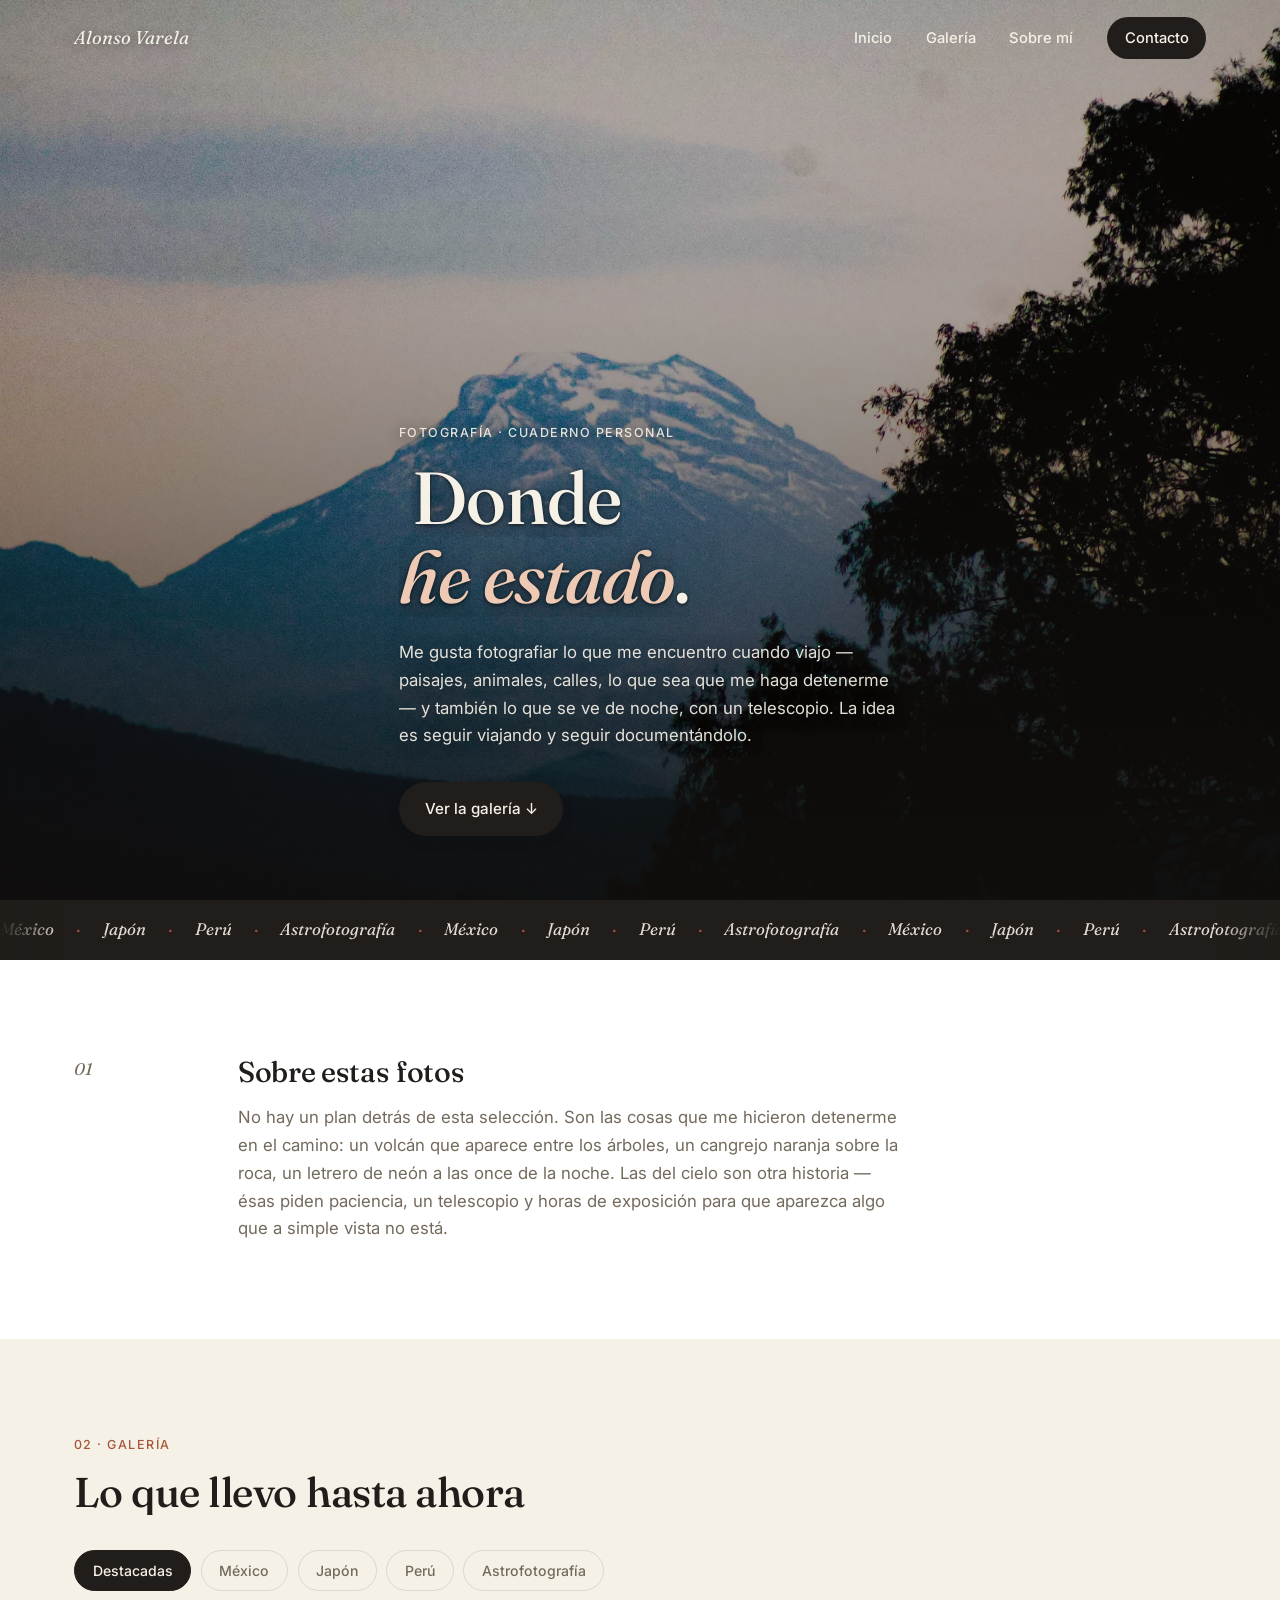
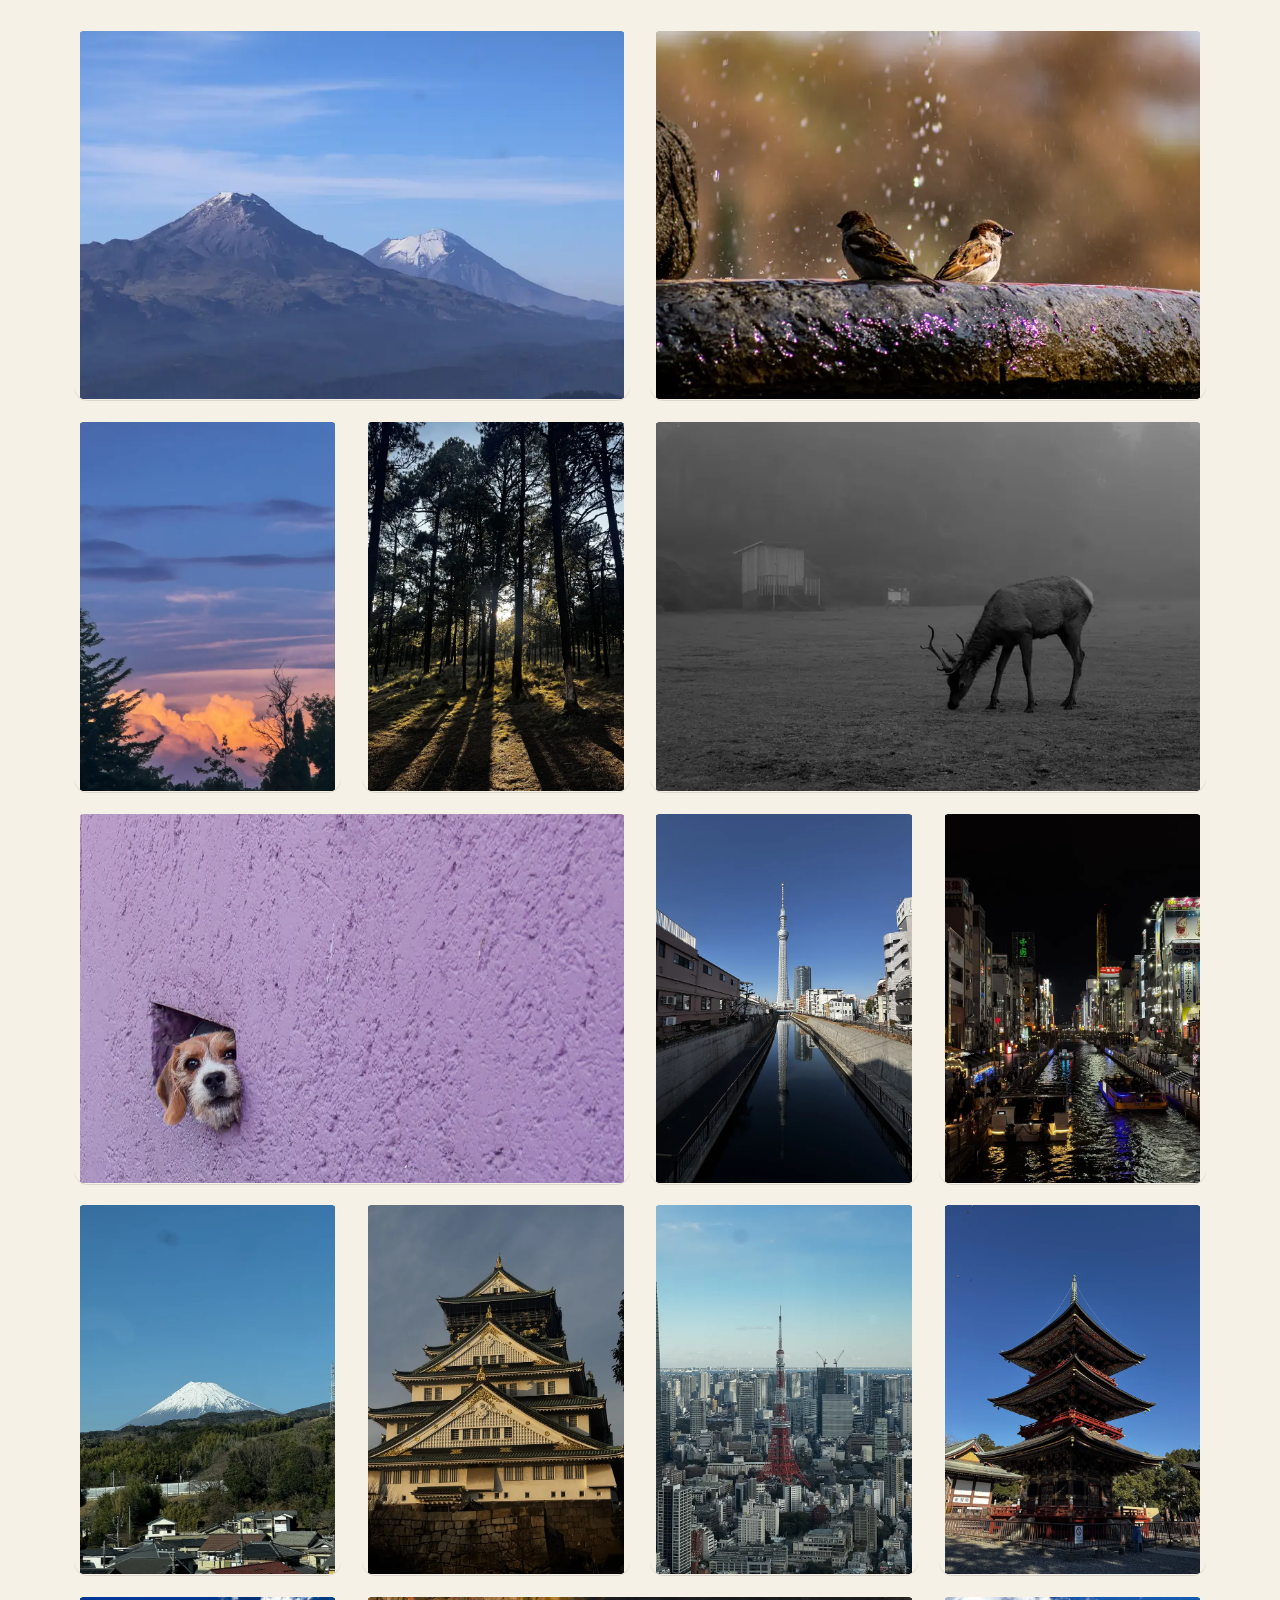
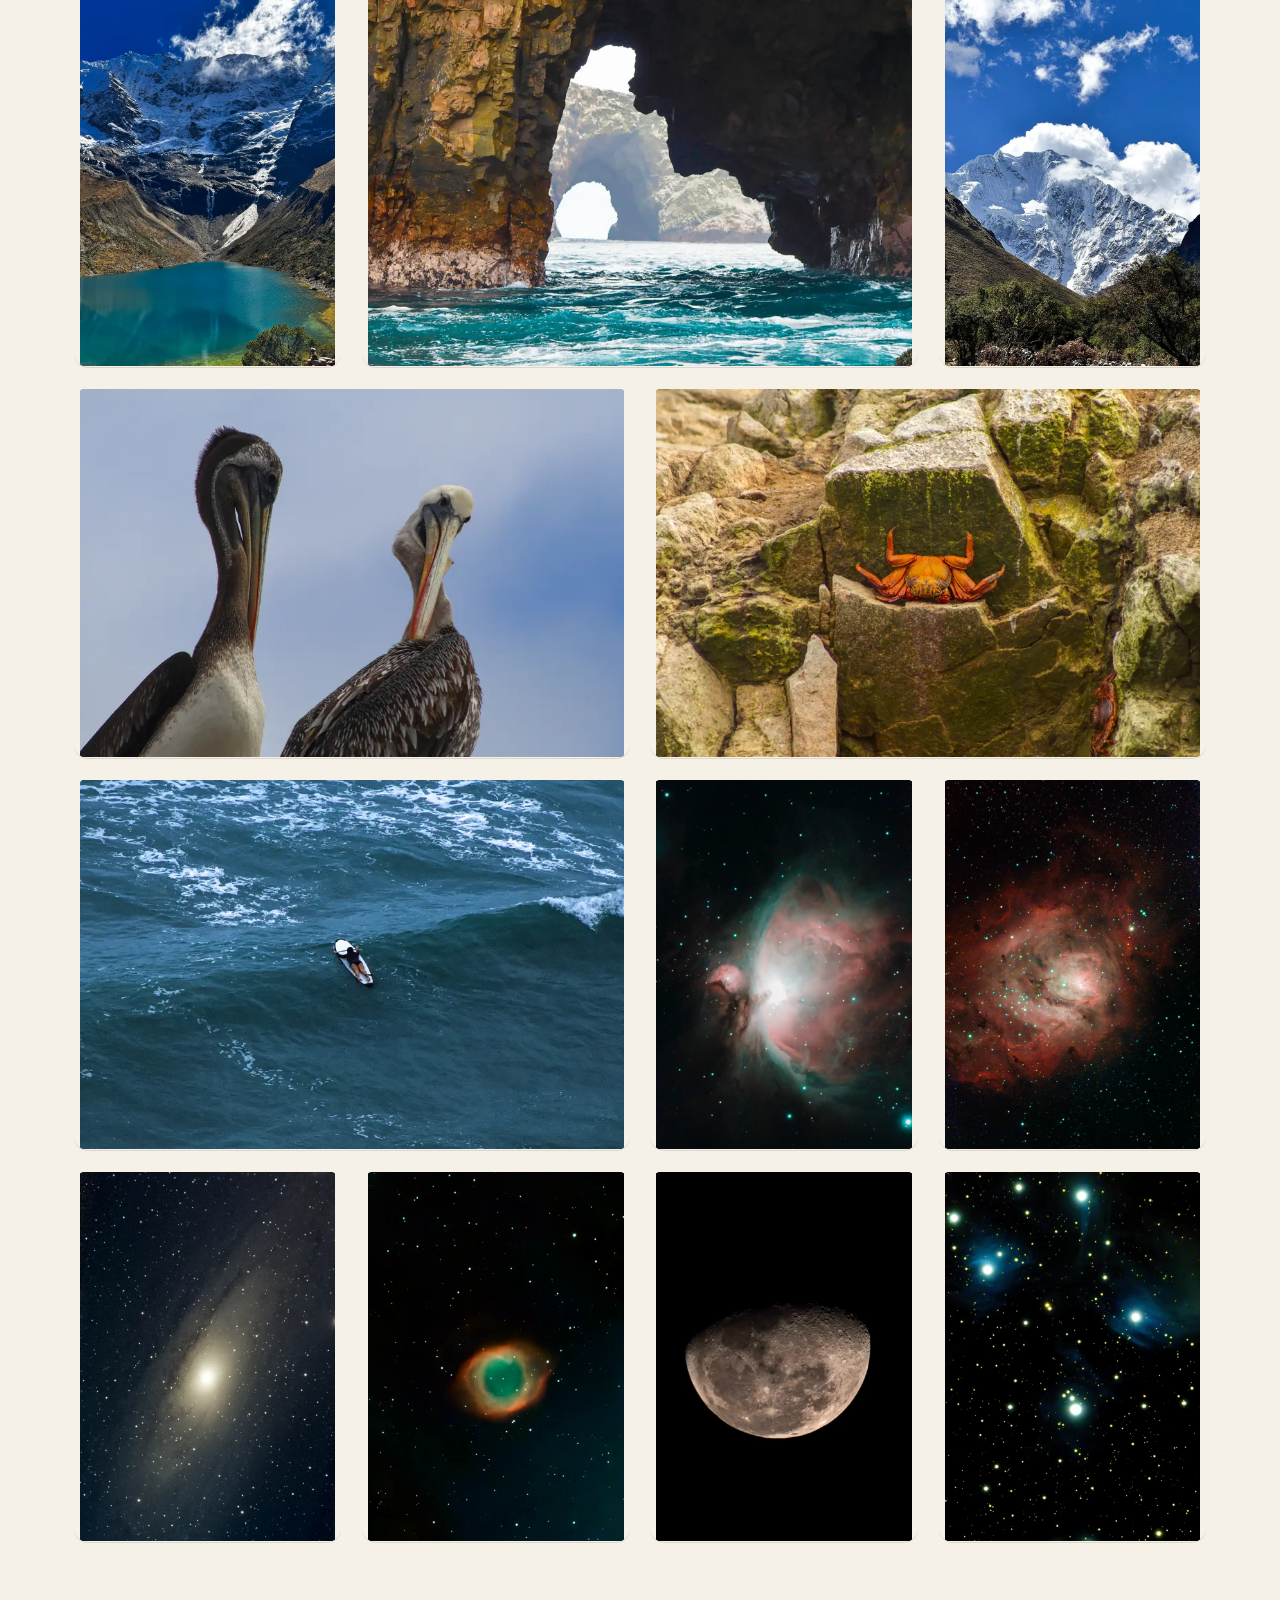
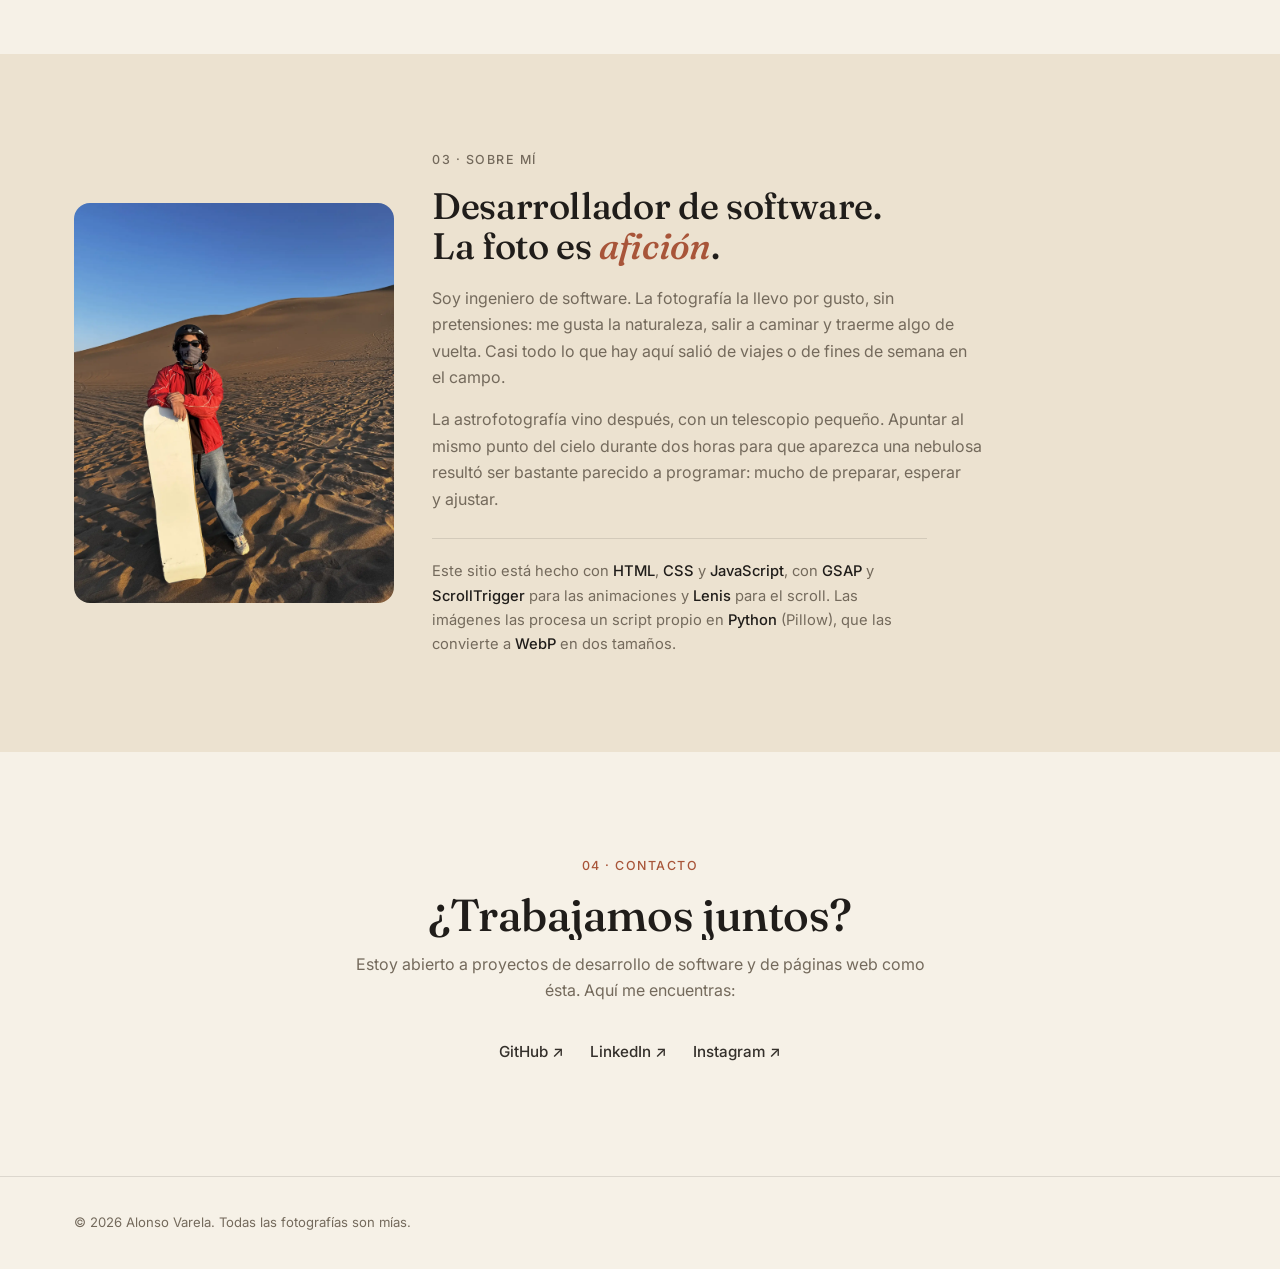
==== commit 2d897b2b: "Corrige el src vacío del visor ampliado" ====
--- a/index.html
+++ b/index.html
@@ -801,7 +801,9 @@
     <button class="lightbox-nav lightbox-prev" type="button" data-lightbox-prev aria-label="Foto anterior">‹</button>
     <button class="lightbox-nav lightbox-next" type="button" data-lightbox-next aria-label="Foto siguiente">›</button>
     <figure class="lightbox-figure">
-      <img data-lightbox-img src="" alt="" />
+      <!-- Sin atributo src: main.js lo rellena al abrir. Un src="" haría que el
+           navegador pidiera de nuevo la página entera. -->
+      <img data-lightbox-img alt="" />
       <figcaption data-lightbox-caption></figcaption>
     </figure>
   </dialog>
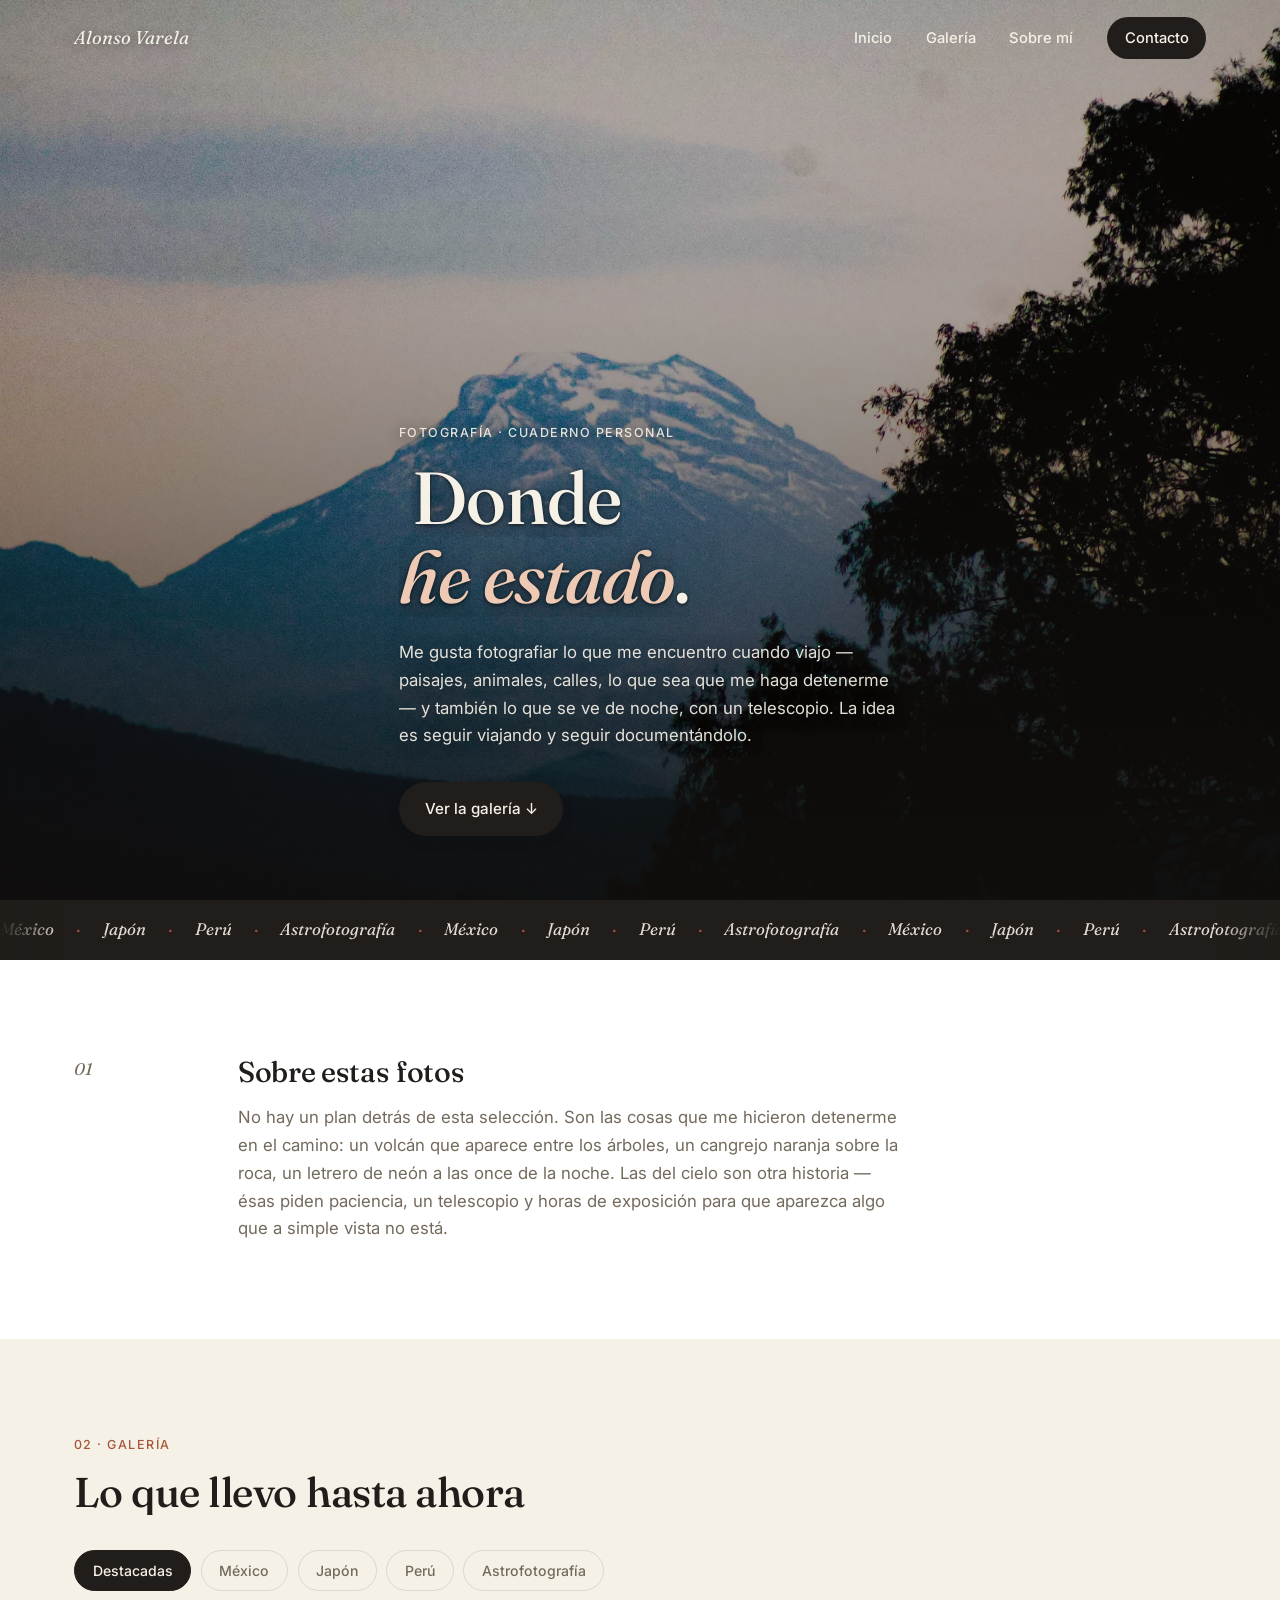
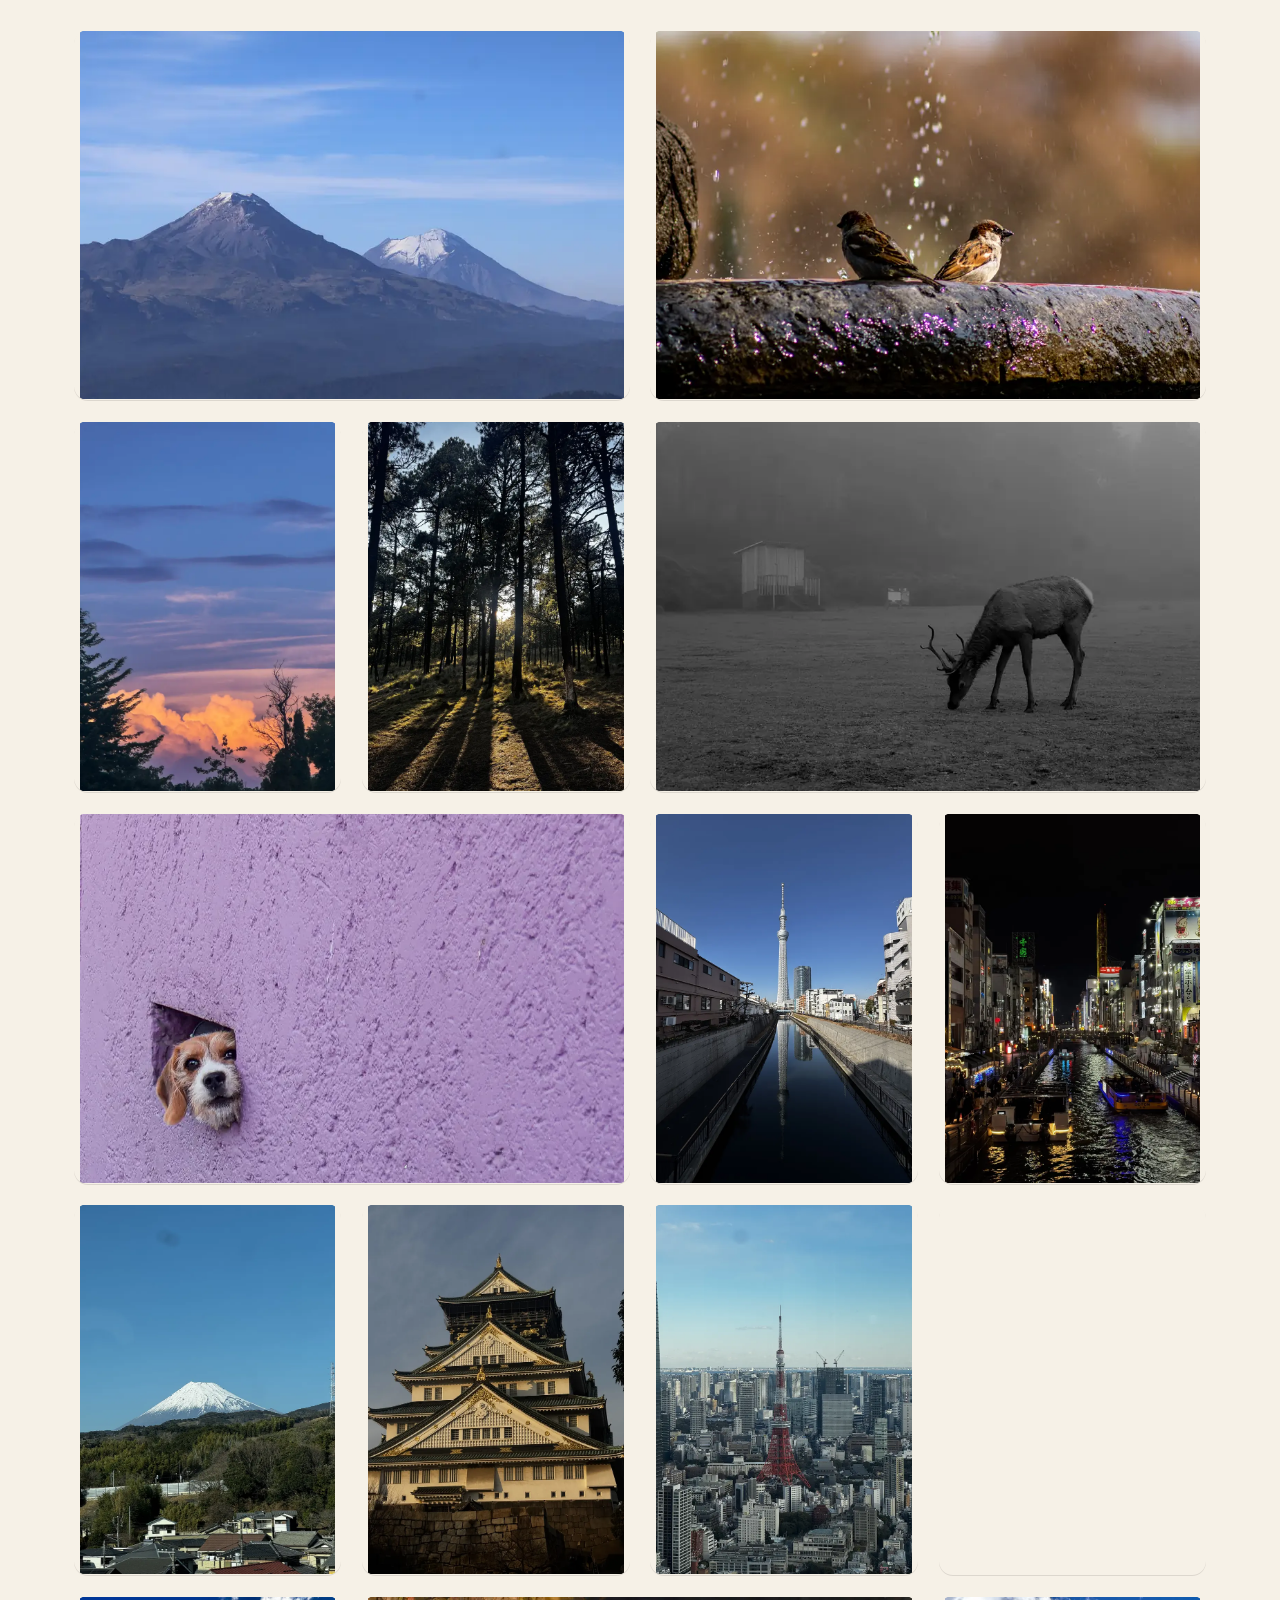
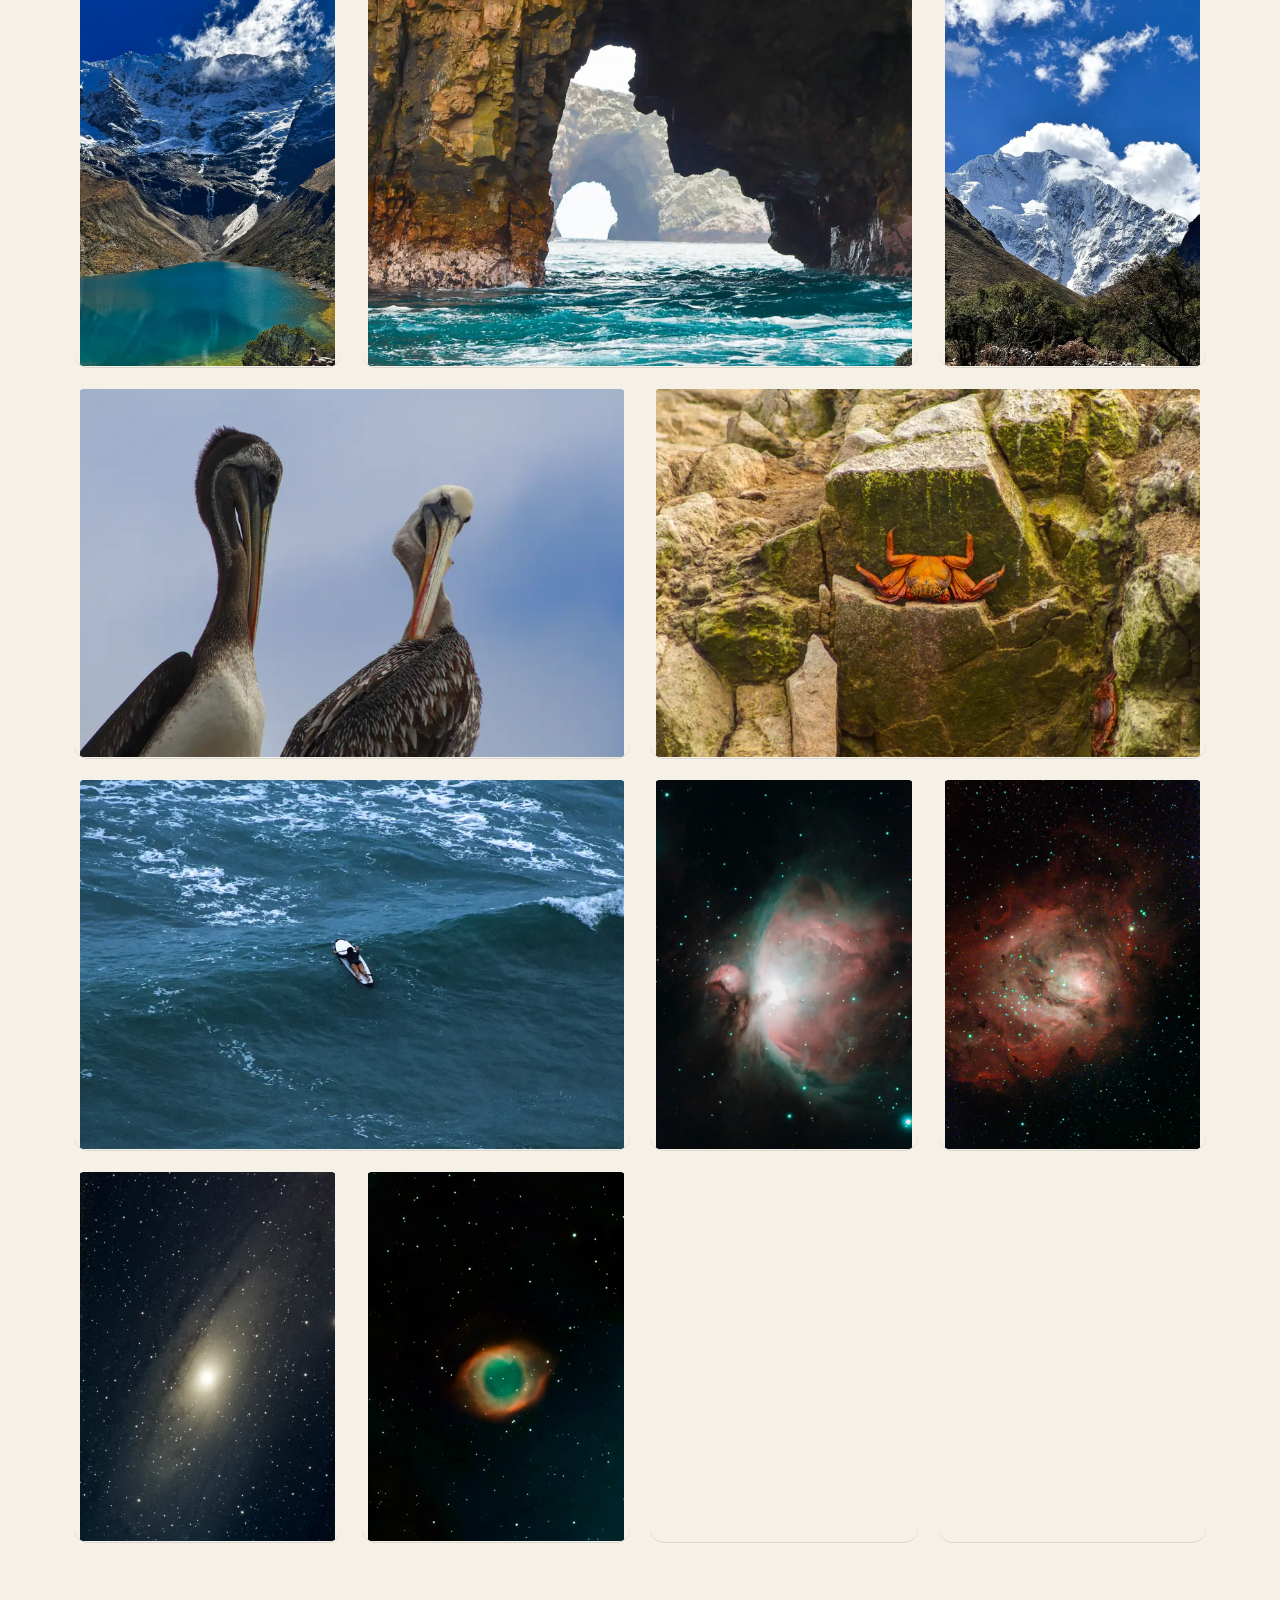
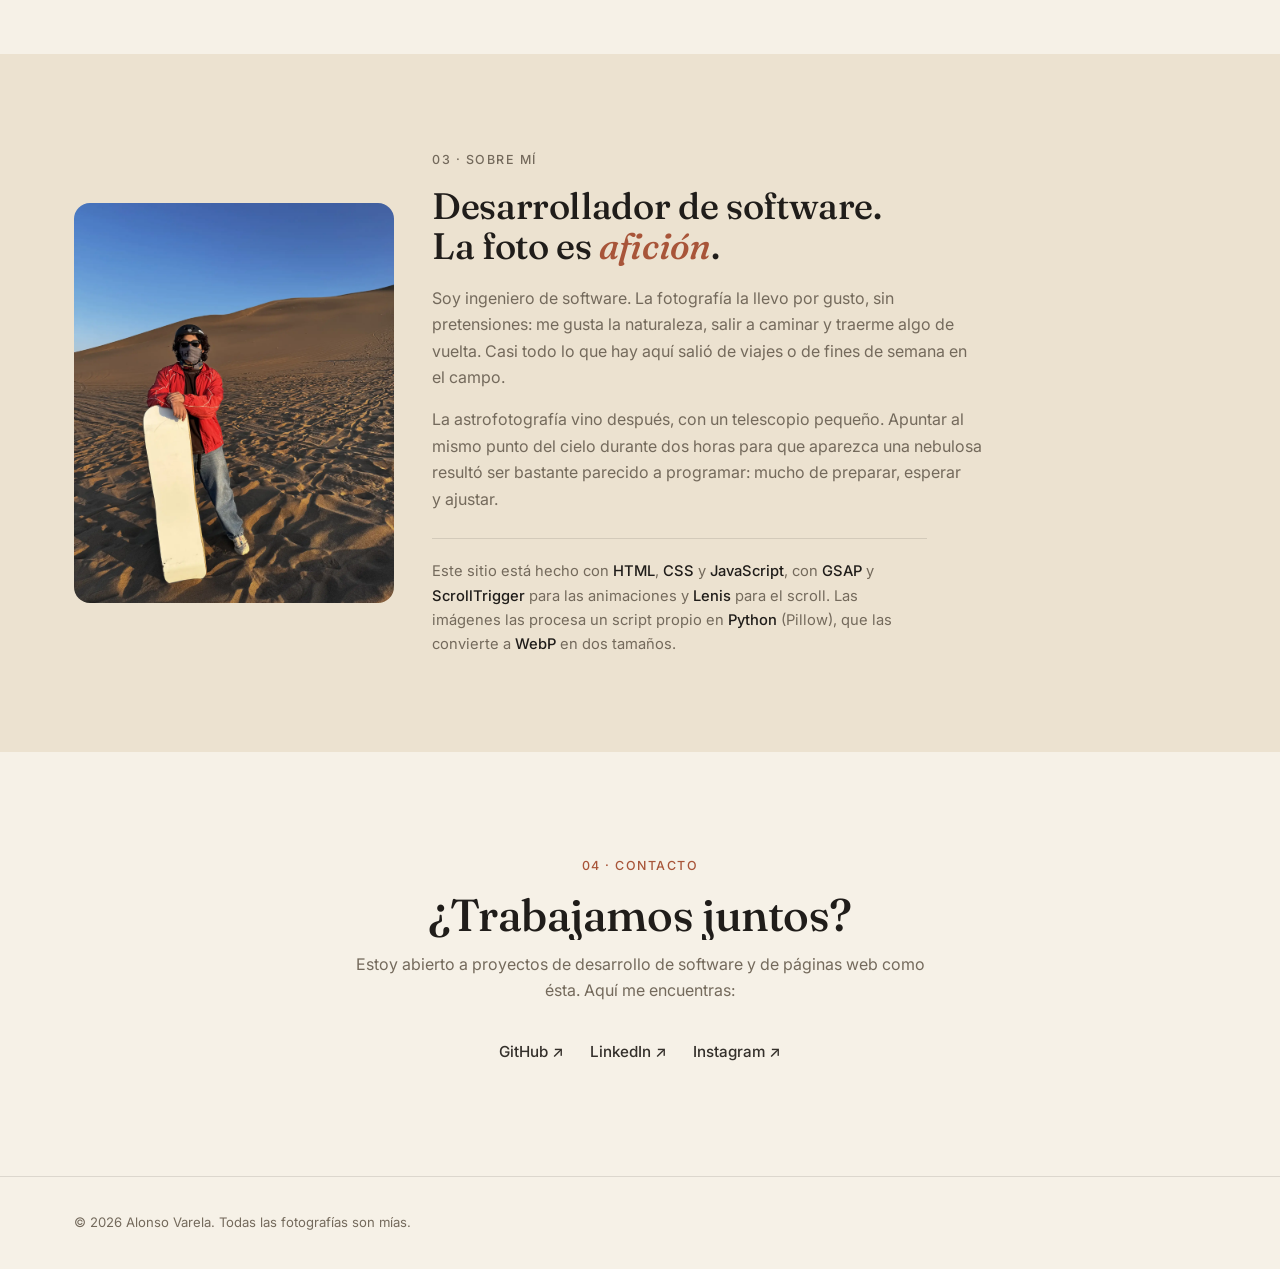
==== commit 5c3093cd: "Arregla el menu movil y el salto al filtrar fotos" ====
--- a/index.html
+++ b/index.html
@@ -12,7 +12,7 @@
 
   <link rel="preload" as="image" href="assets/img/hero.webp" fetchpriority="high">
 
-  <link rel="stylesheet" href="styles.css?v=20260725d">
+  <link rel="stylesheet" href="styles.css?v=20260726">
 </head>
 <body>
   <a class="skip-link" href="#contenido">Saltar al contenido</a>
@@ -812,6 +812,6 @@
   <script defer src="lib/ScrollTrigger.min.js"></script>
   <script defer src="lib/lenis.min.js"></script>
   <script defer src="lib/manifest.js"></script>
-  <script defer src="main.js?v=20260725d"></script>
+  <script defer src="main.js?v=20260726"></script>
 </body>
 </html>
--- a/styles.css
+++ b/styles.css
@@ -210,8 +210,10 @@
 .nav.is-scrolled .nav-link:not(.nav-link-cta) {
   text-shadow: none;
 }
-.nav.is-scrolled .nav-toggle span { background: var(--ink); }
-.nav-toggle span { background: var(--cream); }
+/* Las barras del menú heredan el color del nav (currentColor), así que cambian
+   solas: claras sobre la foto de portada, oscuras cuando el nav se vuelve crema.
+   Antes estaban fijas en oscuro y no se veían en la portada. */
+.nav.is-open { color: var(--ink); }   /* el panel abierto es crema */
 .nav-inner {
   max-width: 1180px; margin-inline: auto; padding-inline: 1.5rem;
   height: 100%;
@@ -249,7 +251,7 @@
   width: 34px; height: 34px;
 }
 .nav-toggle span {
-  display: block; height: 1.5px; width: 100%; background: var(--ink);
+  display: block; height: 1.5px; width: 100%; background: currentColor;
   transition: transform .3s var(--ease-out), opacity .3s var(--ease-out);
 }
 .nav.is-open .nav-toggle span:nth-child(1) { transform: translateY(6.5px) rotate(45deg); }
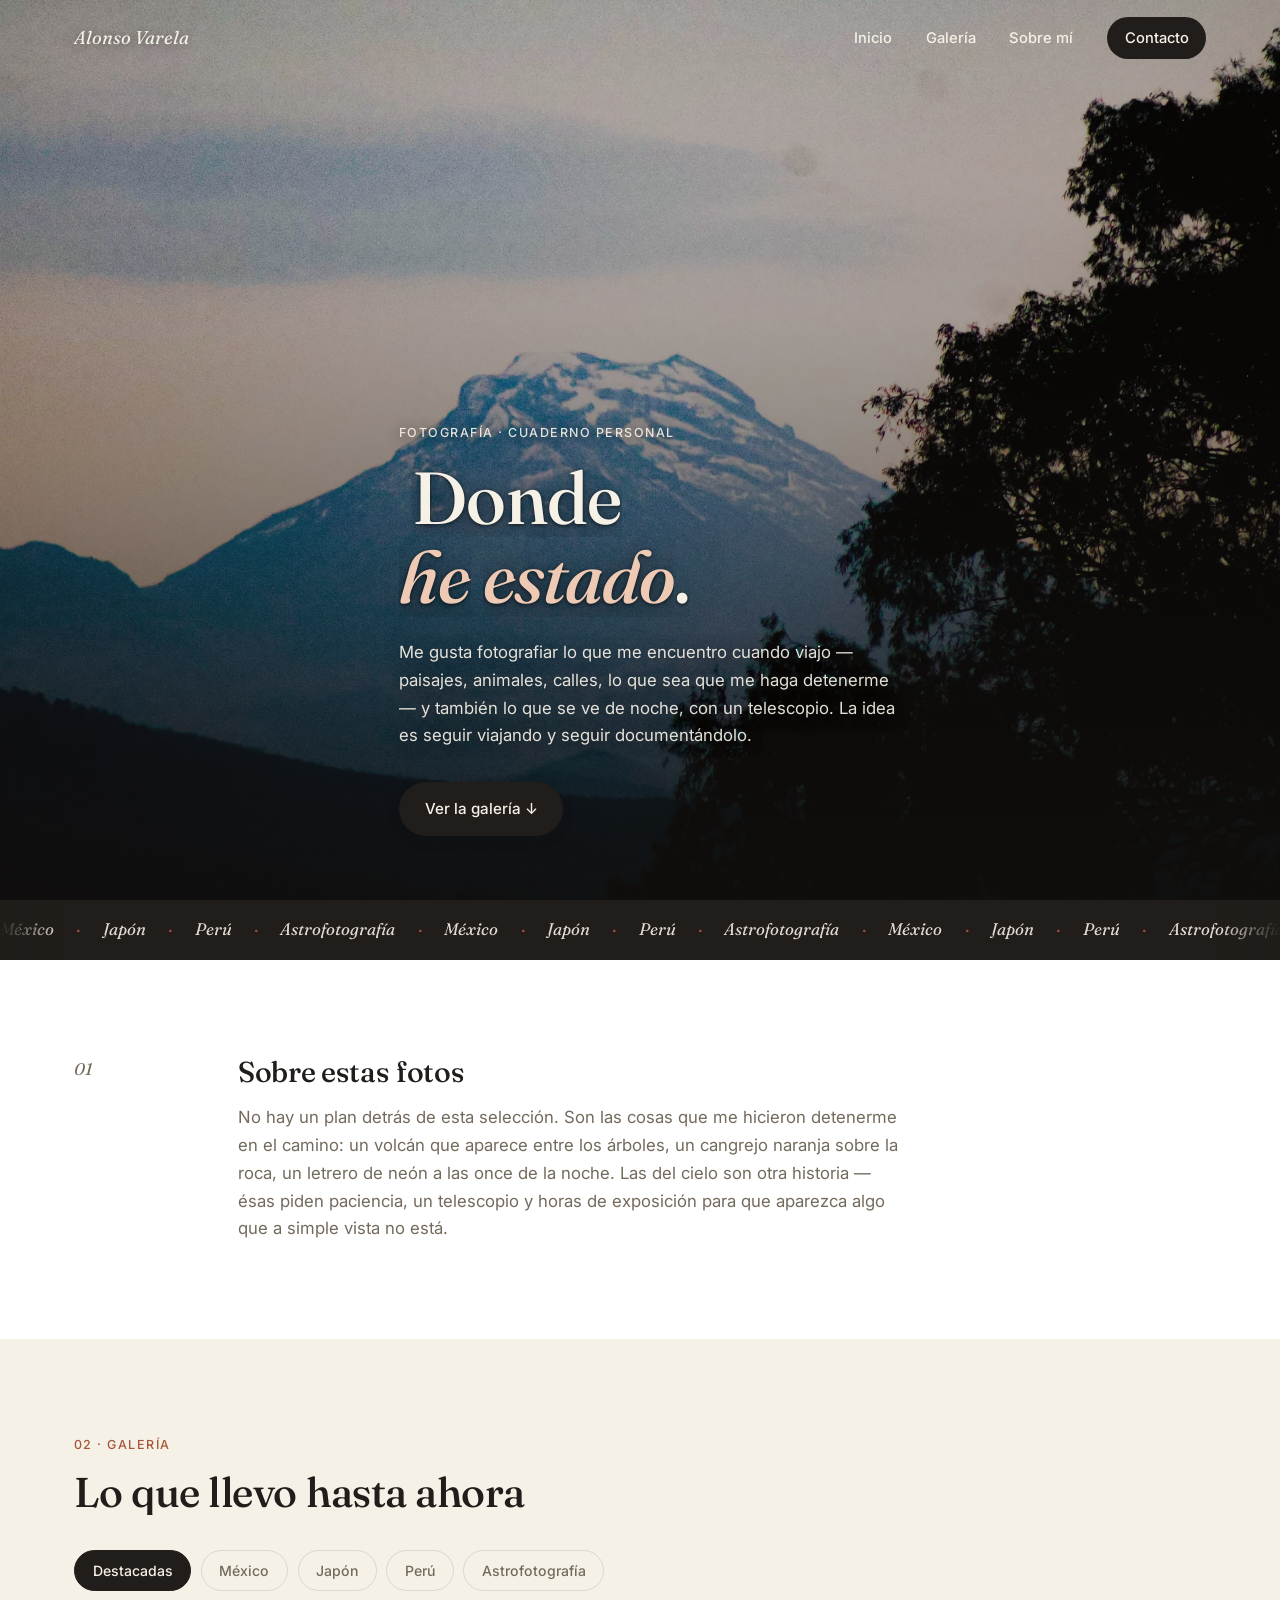
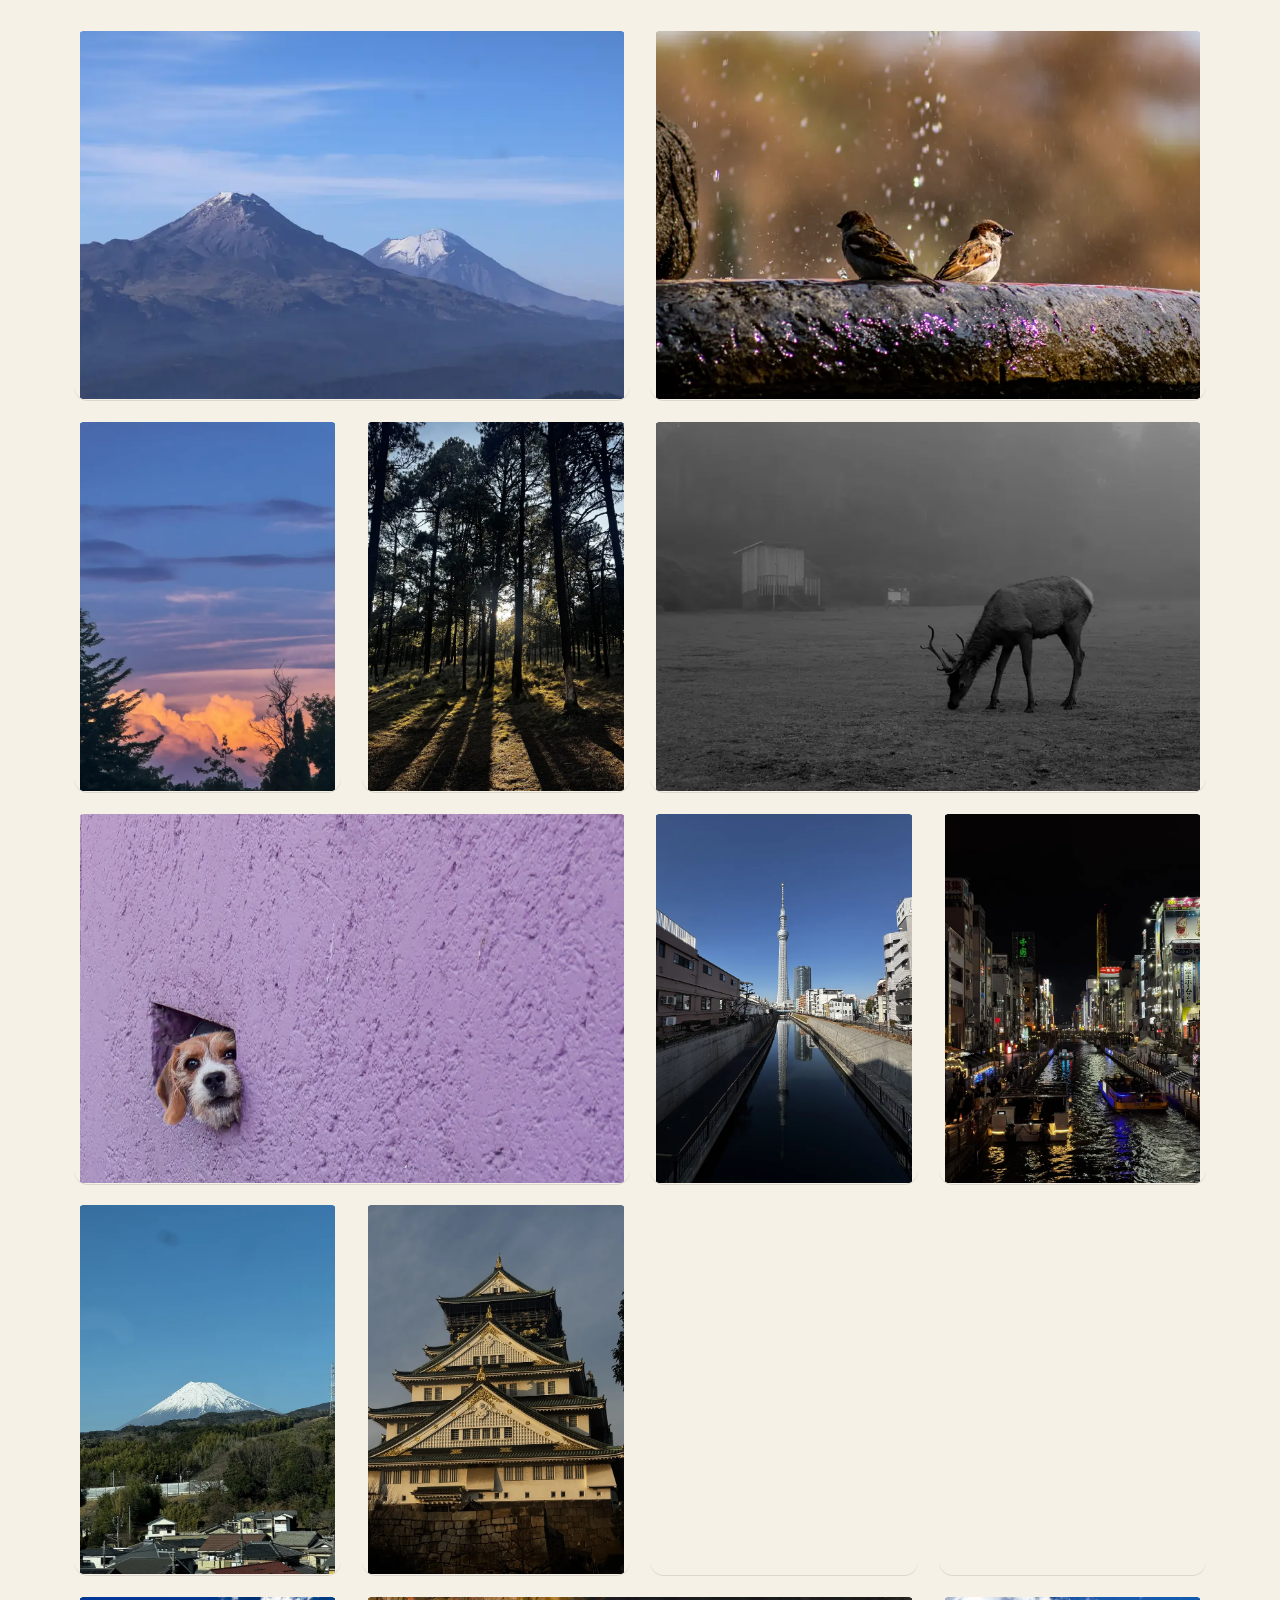
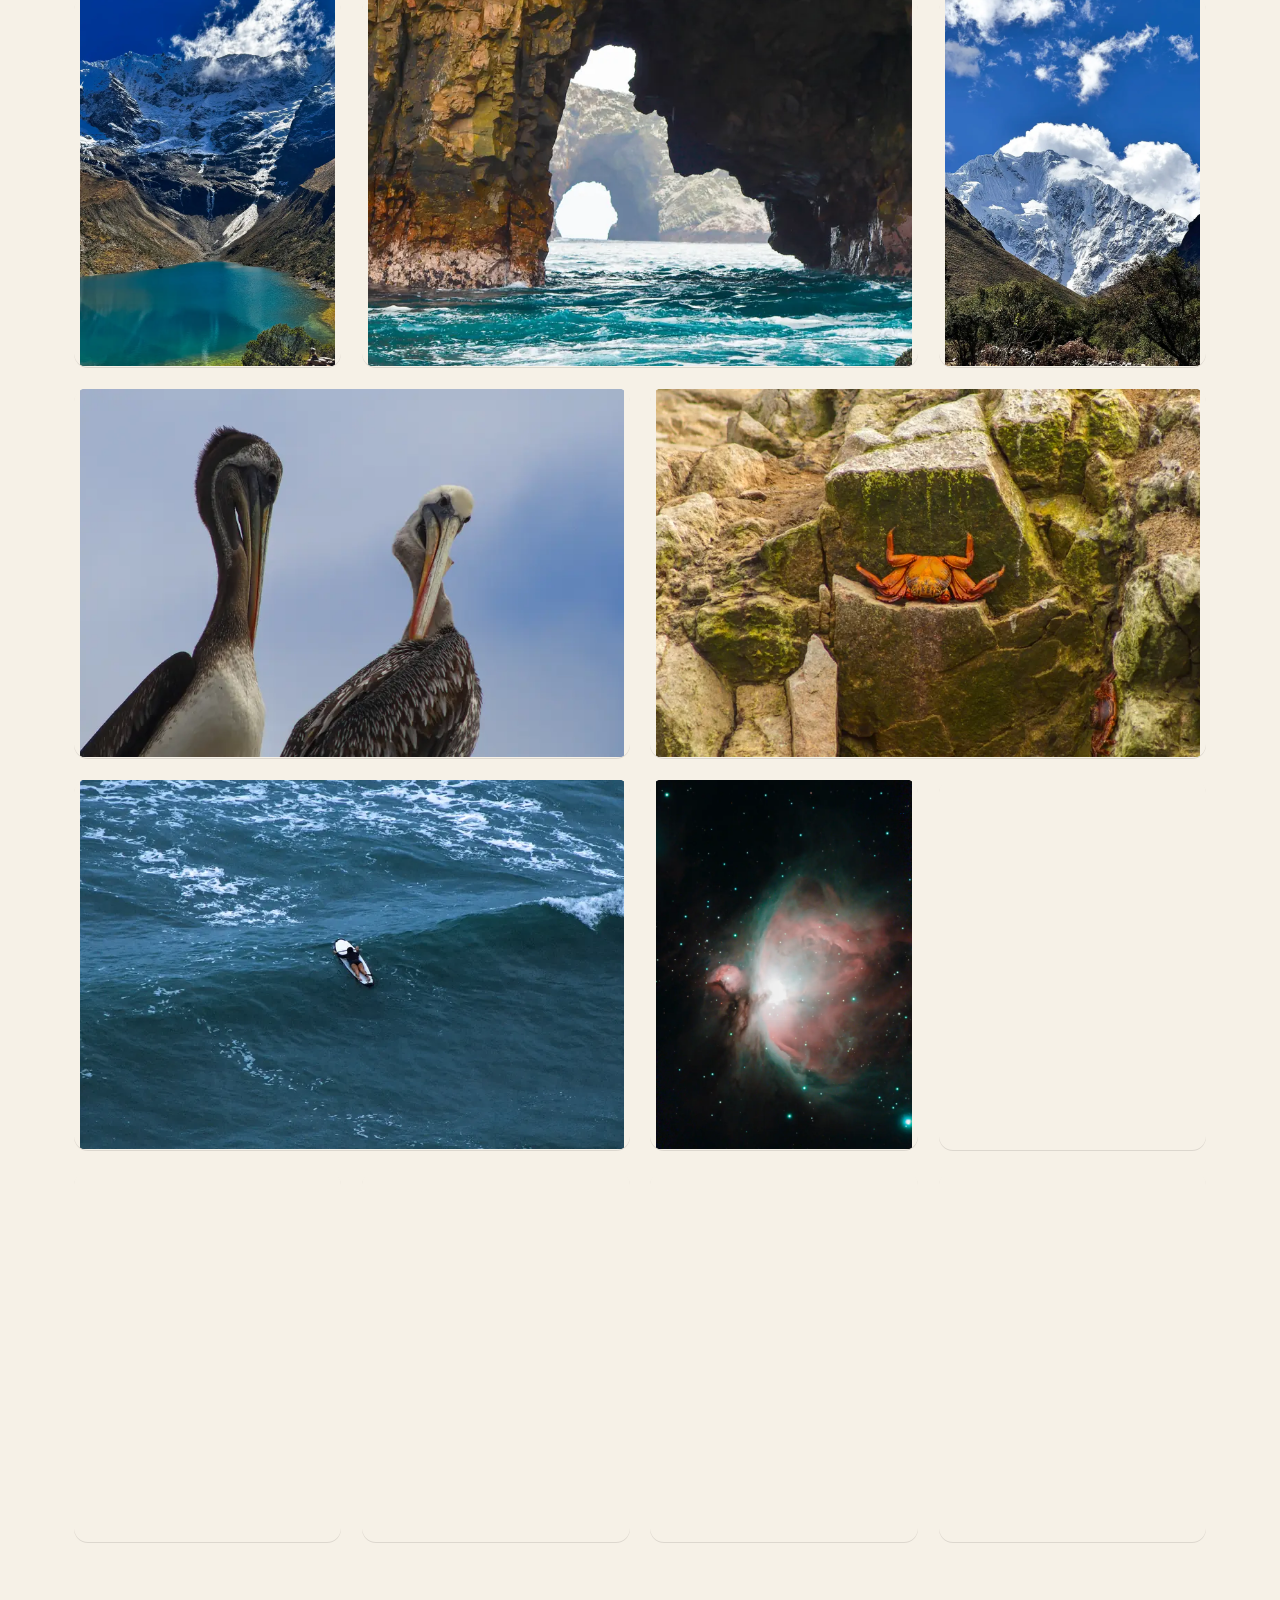
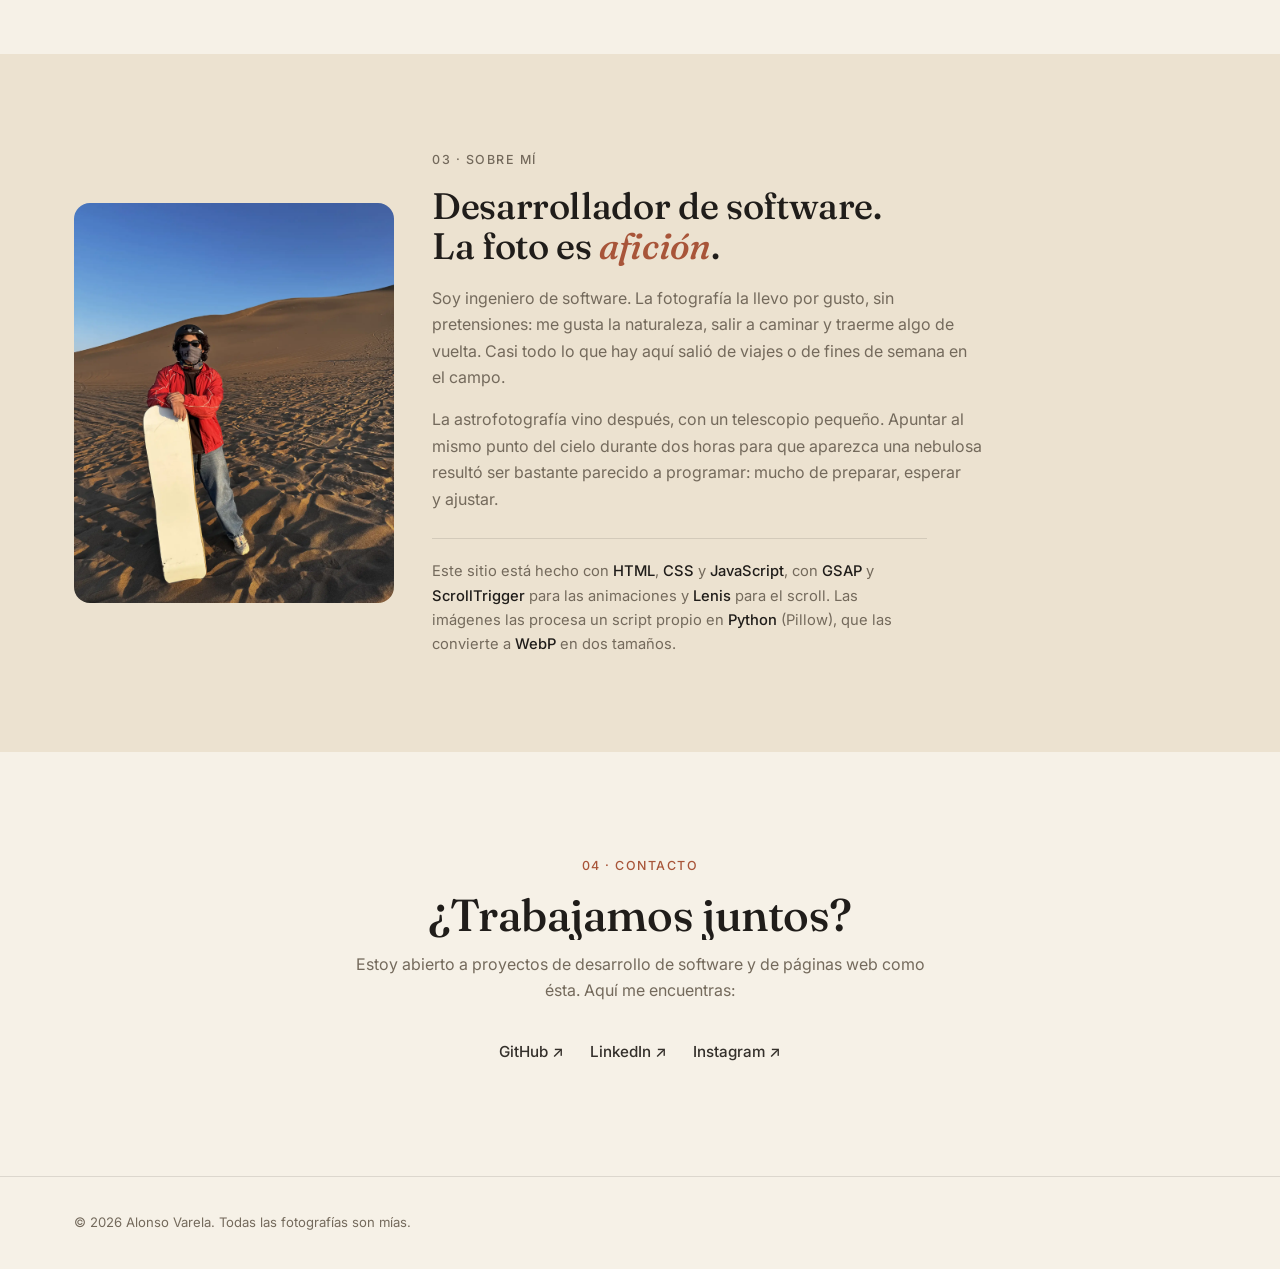
==== commit 07ed9443: "Arregla el menu movil que se veia cortado al hacer scroll" ====
--- a/index.html
+++ b/index.html
@@ -12,7 +12,7 @@
 
   <link rel="preload" as="image" href="assets/img/hero.webp" fetchpriority="high">
 
-  <link rel="stylesheet" href="styles.css?v=20260726">
+  <link rel="stylesheet" href="styles.css?v=20260726b">
 </head>
 <body>
   <a class="skip-link" href="#contenido">Saltar al contenido</a>
@@ -812,6 +812,6 @@
   <script defer src="lib/ScrollTrigger.min.js"></script>
   <script defer src="lib/lenis.min.js"></script>
   <script defer src="lib/manifest.js"></script>
-  <script defer src="main.js?v=20260726"></script>
+  <script defer src="main.js?v=20260726b"></script>
 </body>
 </html>
--- a/styles.css
+++ b/styles.css
@@ -213,7 +213,17 @@
 /* Las barras del menú heredan el color del nav (currentColor), así que cambian
    solas: claras sobre la foto de portada, oscuras cuando el nav se vuelve crema.
    Antes estaban fijas en oscuro y no se veían en la portada. */
-.nav.is-open { color: var(--ink); }   /* el panel abierto es crema */
+/* Con el menú abierto hay que quitar el backdrop-filter del nav: un elemento
+   con backdrop-filter se vuelve "bloque contenedor", y entonces el panel del
+   menú (position: fixed) se mide contra el nav (76px) en lugar de contra la
+   pantalla — se veía cortado. También se pinta de crema para que el nav y el
+   panel sean una sola superficie. */
+.nav.is-open {
+  color: var(--ink);
+  background: var(--cream);
+  backdrop-filter: none;
+  -webkit-backdrop-filter: none;
+}
 .nav-inner {
   max-width: 1180px; margin-inline: auto; padding-inline: 1.5rem;
   height: 100%;
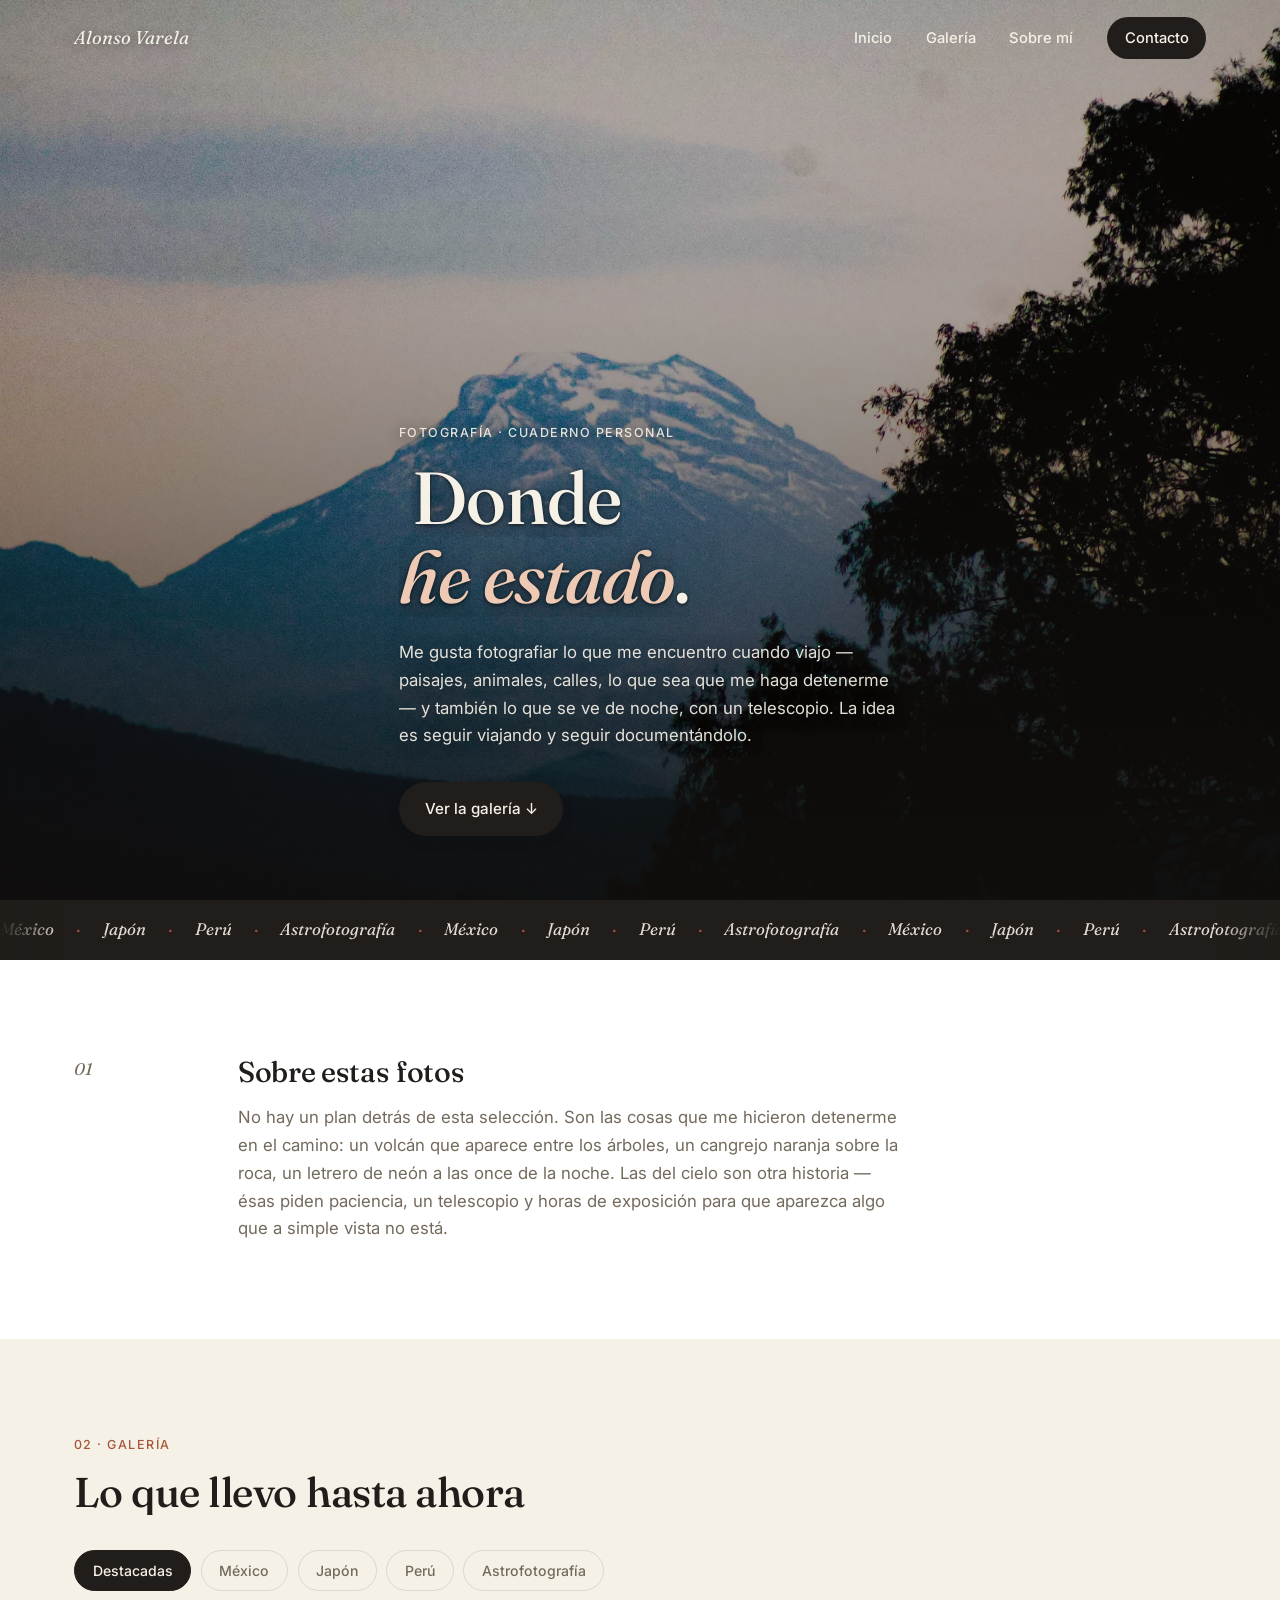
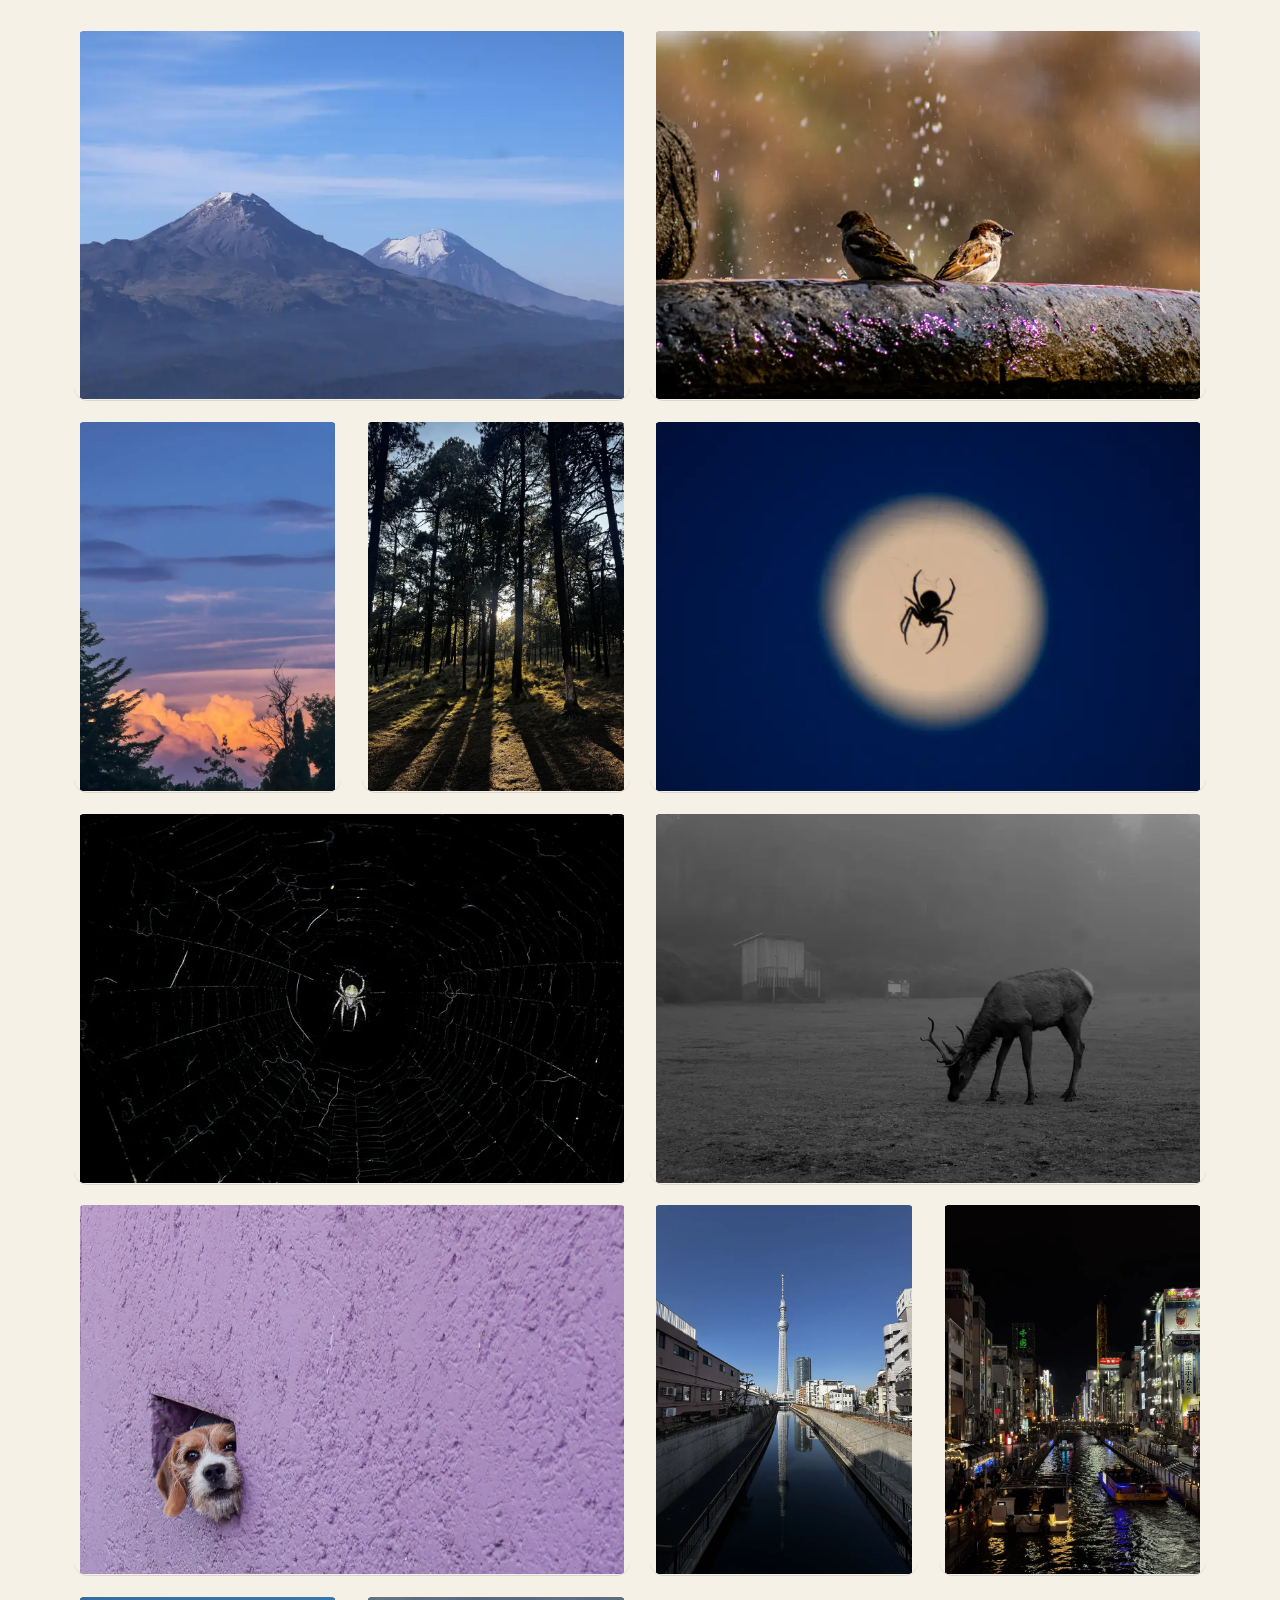
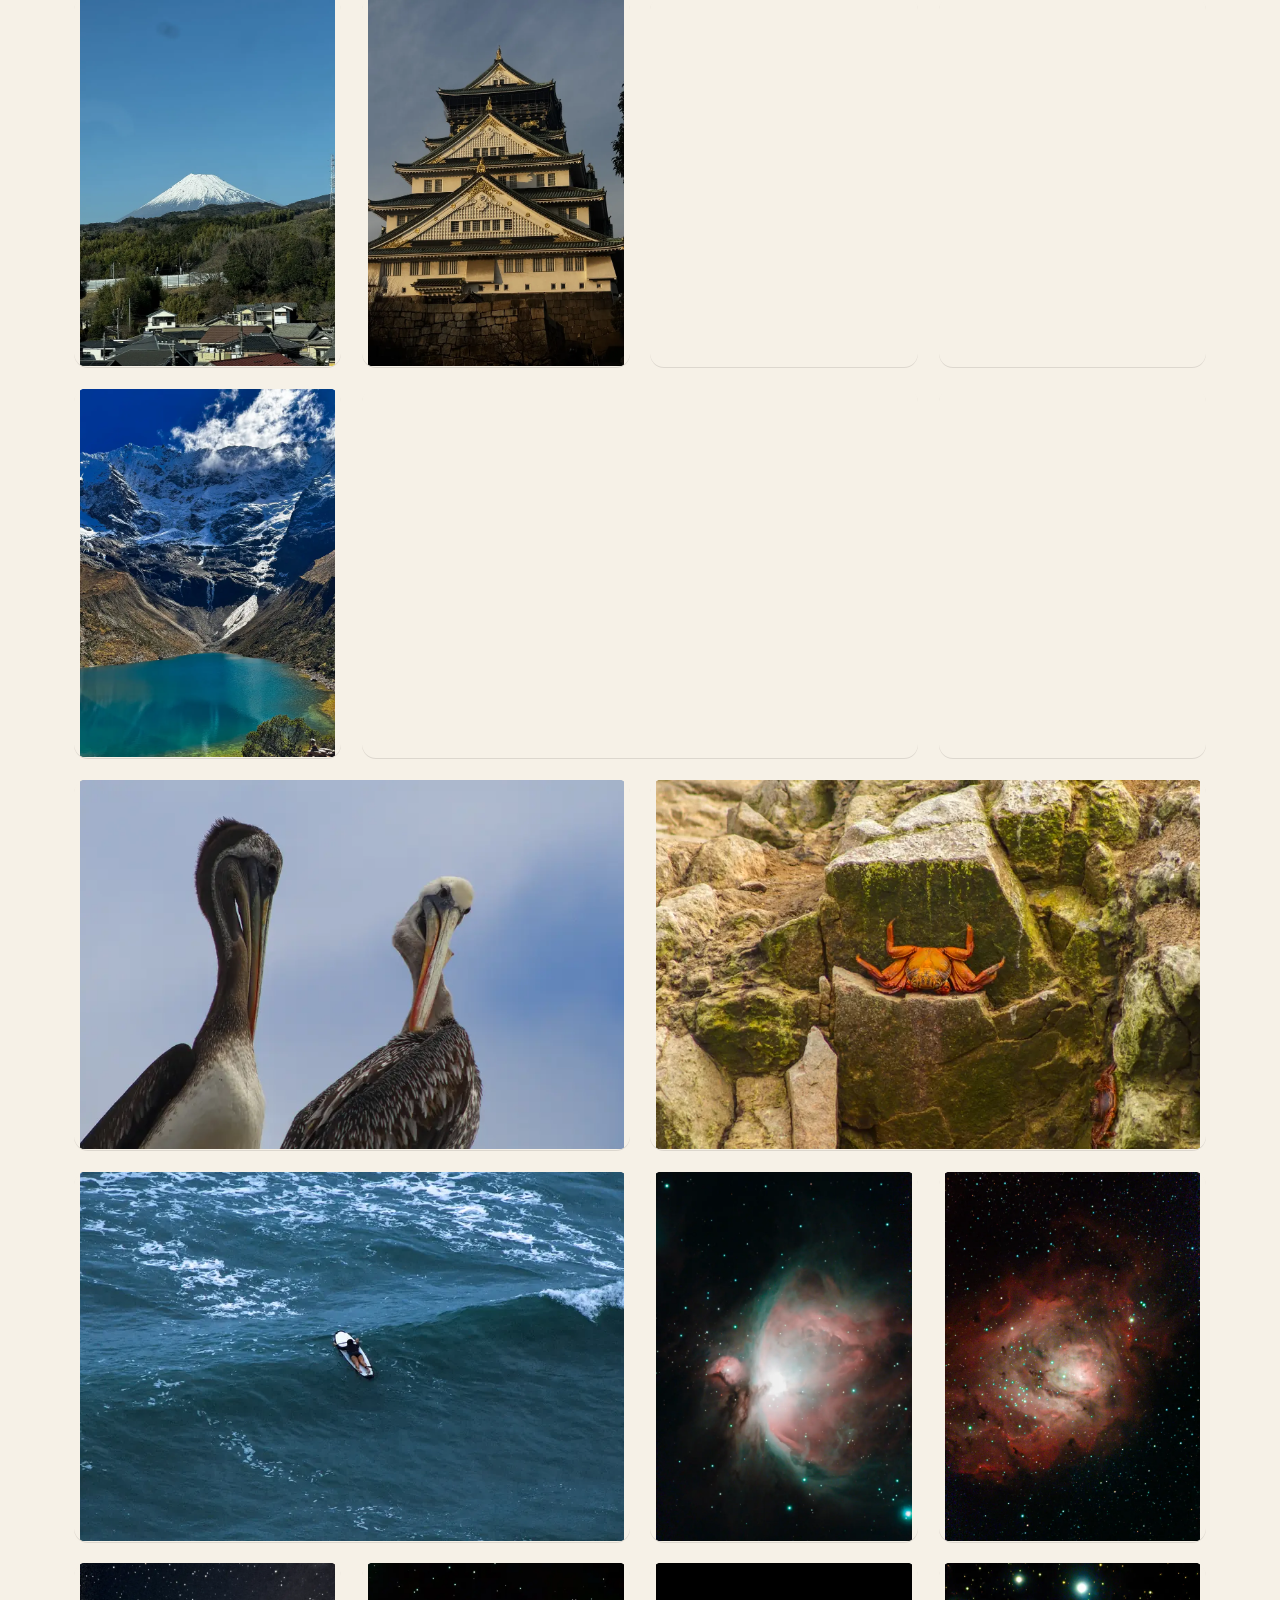
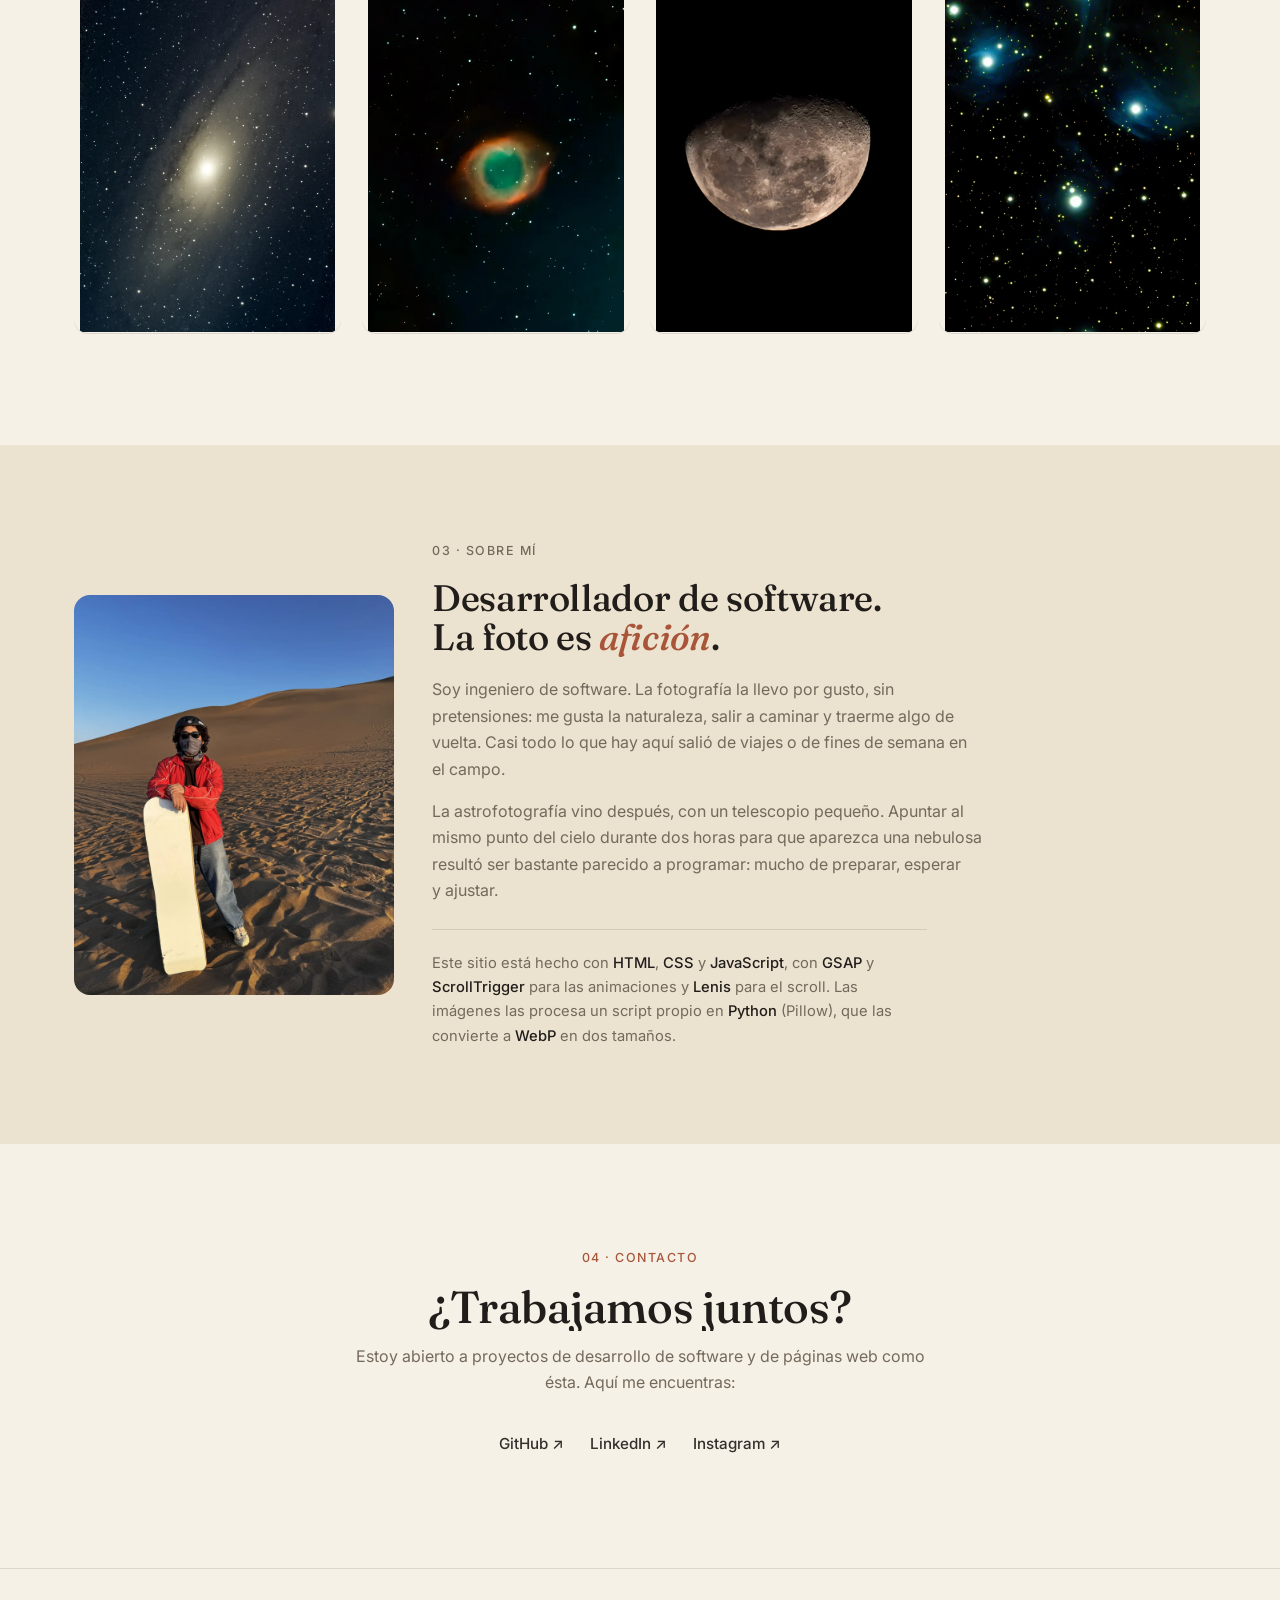
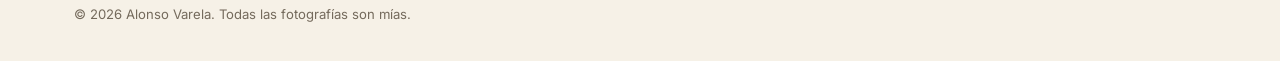
==== commit ae9bd13e: "Agrego dos fotos de aranas y una de la luna" ====
--- a/index.html
+++ b/index.html
@@ -138,6 +138,20 @@
           </figure>
 
           <figure class="gallery-item" data-aspect="wide" data-category="mexico" data-featured data-reveal>
+            <button class="gallery-trigger" type="button" data-full="assets/img/full/mexico-arana-luna.webp">
+              <img class="gallery-img" src="assets/img/thumb/mexico-arana-luna.webp" alt="Una araña en su telaraña recortada contra la luna llena, sobre el cielo azul de la noche" loading="lazy" decoding="async" />
+              <figcaption class="gallery-caption"><span>México</span></figcaption>
+            </button>
+          </figure>
+
+          <figure class="gallery-item" data-aspect="wide" data-category="mexico" data-featured data-reveal>
+            <button class="gallery-trigger" type="button" data-full="assets/img/full/mexico-arana-telarana.webp">
+              <img class="gallery-img" src="assets/img/thumb/mexico-arana-telarana.webp" alt="Una araña en el centro de su telaraña iluminada en la oscuridad, con los hilos brillando" loading="lazy" decoding="async" />
+              <figcaption class="gallery-caption"><span>México</span></figcaption>
+            </button>
+          </figure>
+
+          <figure class="gallery-item" data-aspect="wide" data-category="mexico" data-featured data-reveal>
             <button class="gallery-trigger" type="button" data-full="assets/img/full/mexico-venado-bn.webp">
               <img class="gallery-img" src="assets/img/thumb/mexico-venado-bn.webp" alt="Un venado pastando en un campo con niebla densa, en blanco y negro" loading="lazy" decoding="async" />
               <figcaption class="gallery-caption"><span>México</span></figcaption>
@@ -714,6 +728,13 @@
           <figure class="gallery-item" data-aspect="tall" data-category="astro" data-reveal>
             <button class="gallery-trigger" type="button" data-full="assets/img/full/astro-luna-3.webp">
               <img class="gallery-img" src="assets/img/thumb/astro-luna-3.webp" alt="La Luna llena en blanco y negro, con los mares y cráteres bien marcados" loading="lazy" decoding="async" />
+              <figcaption class="gallery-caption"><span>Astrofotografía</span> La Luna</figcaption>
+            </button>
+          </figure>
+
+          <figure class="gallery-item" data-aspect="wide" data-category="astro" data-reveal>
+            <button class="gallery-trigger" type="button" data-full="assets/img/full/astro-luna-4.webp">
+              <img class="gallery-img" src="assets/img/thumb/astro-luna-4.webp" alt="La Luna en fase gibosa con tonos ámbar sobre el cielo negro" loading="lazy" decoding="async" />
               <figcaption class="gallery-caption"><span>Astrofotografía</span> La Luna</figcaption>
             </button>
           </figure>
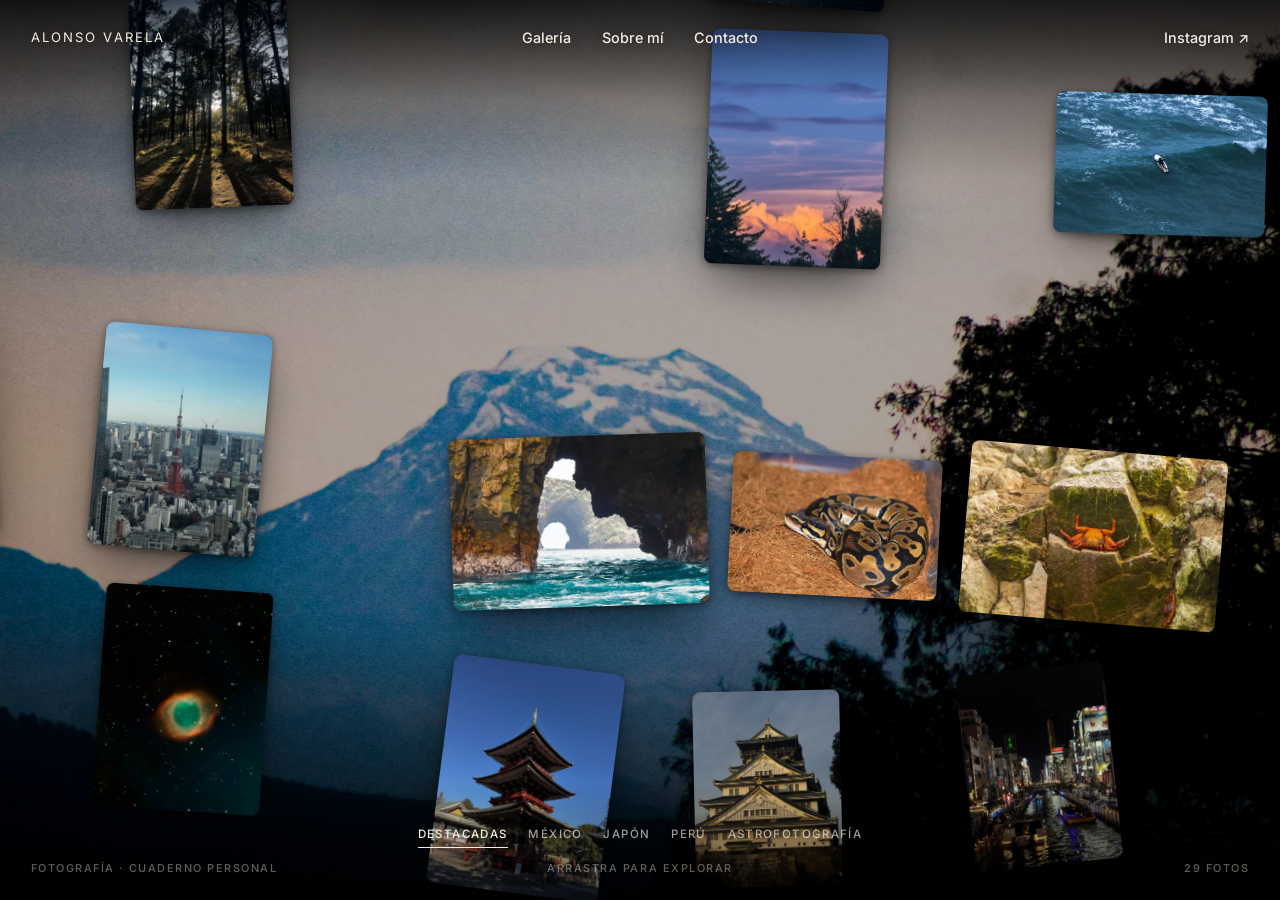
==== commit 1329d373: "Rediseno con lienzo arrastrable, fondos por categoria, SEO, dominio fotos.catonmars.com y 6 fotos nu" ====
--- a/index.html
+++ b/index.html
@@ -3,8 +3,66 @@
 <head>
   <meta charset="utf-8" />
   <meta name="viewport" content="width=device-width, initial-scale=1" />
-  <title>Alonso Varela — Fotografía</title>
-  <meta name="description" content="Fotografías de mis viajes y algo de astrofotografía. Portafolio personal de Alonso Varela, desarrollador de software." />
+  <meta name="theme-color" content="#0b0a09" />
+
+  <!-- Título, descripción, vista previa al compartir y datos para Google:
+       los genera tools/build.py a partir de tools/catalogo.py (DOMINIO y SITIO). -->
+  <!-- SEO:inicio -->
+  <title>Alonso Varela | Fotografía de viajes y astrofotografía</title>
+  <meta name="description" content="Portafolio fotográfico de Alonso Varela: fotos de viajes por México, Japón y Perú, y astrofotografía de nebulosas, galaxias y la Luna." />
+  <meta name="author" content="Alonso Varela" />
+  <meta name="robots" content="index, follow, max-image-preview:large" />
+  <link rel="canonical" href="https://fotos.catonmars.com/" />
+
+  <link rel="icon" href="favicon.svg" type="image/svg+xml" />
+  <link rel="icon" href="favicon.ico" sizes="48x48" />
+  <link rel="apple-touch-icon" href="apple-touch-icon.png" />
+
+  <meta property="og:type" content="website" />
+  <meta property="og:site_name" content="Alonso Varela" />
+  <meta property="og:title" content="Alonso Varela | Fotografía de viajes y astrofotografía" />
+  <meta property="og:description" content="Portafolio fotográfico de Alonso Varela: fotos de viajes por México, Japón y Perú, y astrofotografía de nebulosas, galaxias y la Luna." />
+  <meta property="og:url" content="https://fotos.catonmars.com/" />
+  <meta property="og:image" content="https://fotos.catonmars.com/assets/img/og.jpg" />
+  <meta property="og:image:width" content="1200" />
+  <meta property="og:image:height" content="630" />
+  <meta property="og:image:alt" content="Alonso Varela, portafolio fotográfico: fotos de viajes y astrofotografía" />
+  <meta property="og:locale" content="es_MX" />
+  <meta name="twitter:card" content="summary_large_image" />
+  <meta name="twitter:title" content="Alonso Varela | Fotografía de viajes y astrofotografía" />
+  <meta name="twitter:description" content="Portafolio fotográfico de Alonso Varela: fotos de viajes por México, Japón y Perú, y astrofotografía de nebulosas, galaxias y la Luna." />
+  <meta name="twitter:image" content="https://fotos.catonmars.com/assets/img/og.jpg" />
+
+  <script type="application/ld+json">
+    {
+      "@context": "https://schema.org",
+      "@graph": [
+        {
+          "@type": "WebSite",
+          "@id": "https://fotos.catonmars.com/#sitio",
+          "url": "https://fotos.catonmars.com/",
+          "name": "Alonso Varela",
+          "alternateName": "Alonso Varela Fotografía",
+          "inLanguage": "es",
+          "description": "Portafolio fotográfico de Alonso Varela: fotos de viajes por México, Japón y Perú, y astrofotografía de nebulosas, galaxias y la Luna."
+        },
+        {
+          "@type": "Person",
+          "@id": "https://fotos.catonmars.com/#persona",
+          "name": "Alonso Varela",
+          "url": "https://fotos.catonmars.com/",
+          "jobTitle": "Desarrollador de software y fotógrafo",
+          "image": "https://fotos.catonmars.com/assets/img/og.jpg",
+          "sameAs": [
+            "https://github.com/alonsovarela104",
+            "https://www.linkedin.com/in/jorge-alonso-avalos-varela-8b54b13b5/",
+            "https://www.instagram.com/alonsovarelaxd/"
+          ]
+        }
+      ]
+    }
+  </script>
+  <!-- SEO:fin -->
 
   <link rel="preconnect" href="https://fonts.googleapis.com">
   <link rel="preconnect" href="https://fonts.gstatic.com" crossorigin>
@@ -12,85 +70,33 @@
 
   <link rel="preload" as="image" href="assets/img/hero.webp" fetchpriority="high">
 
-  <link rel="stylesheet" href="styles.css?v=20260726b">
+  <link rel="stylesheet" href="styles.css?v=20261102a">
 </head>
 <body>
-  <a class="skip-link" href="#contenido">Saltar al contenido</a>
-
-  <nav class="nav" data-nav>
-    <div class="nav-inner">
-      <a href="#inicio" class="nav-brand">Alonso Varela</a>
-      <button class="nav-toggle" type="button" data-nav-toggle aria-expanded="false" aria-controls="nav-menu">
-        <span></span><span></span><span></span>
-        <span class="sr-only">Abrir menú</span>
-      </button>
-      <div class="nav-menu" id="nav-menu" data-nav-menu>
-        <a class="nav-link" href="#inicio">Inicio</a>
-        <a class="nav-link" href="#galeria">Galería</a>
-        <a class="nav-link" href="#sobre">Sobre mí</a>
-        <a class="nav-link nav-link-cta" href="#contacto" data-magnetic="0.25">Contacto</a>
-      </div>
-    </div>
-  </nav>
-
-  <main id="contenido">
-
-    <!-- HERO -->
-    <section class="hero" id="inicio">
-      <div class="hero-bg">
-        <img src="assets/img/hero.webp" alt="El volcán Iztaccíhuatl nevado al atardecer, con la silueta de un árbol en primer plano" fetchpriority="high" loading="eager" decoding="sync" data-hero-img />
-        <div class="hero-tint"></div>
-      </div>
-      <div class="hero-inner">
-        <p class="kicker" data-reveal>Fotografía · Cuaderno personal</p>
-        <h1 class="hero-title" data-split="words">
-          Donde<br><em>he estado</em>.
-        </h1>
-        <p class="hero-sub" data-reveal>
-          Me gusta fotografiar lo que me encuentro cuando viajo — paisajes, animales,
-          calles, lo que sea que me haga detenerme — y también lo que se ve de noche,
-          con un telescopio. La idea es seguir viajando y seguir documentándolo.
-        </p>
-        <a class="btn btn-primary" href="#galeria" data-reveal data-magnetic="0.2">Ver la galería ↓</a>
-      </div>
-    </section>
-
-    <!-- MARQUEE -->
-    <div class="marquee" aria-hidden="true">
-      <div class="marquee-track" data-marquee>
-        <span>México</span><span class="marquee-dot">·</span>
-        <span>Japón</span><span class="marquee-dot">·</span>
-        <span>Perú</span><span class="marquee-dot">·</span>
-        <span>Astrofotografía</span><span class="marquee-dot">·</span>
-      </div>
-    </div>
-
-    <!-- MANIFIESTO -->
-    <section class="manifesto">
-      <div class="container manifesto-grid">
-        <p class="manifesto-num" data-reveal>01</p>
-        <div data-reveal>
-          <h2 data-split="words">Sobre estas fotos</h2>
-          <p>
-            No hay un plan detrás de esta selección. Son las cosas que me hicieron
-            detenerme en el camino: un volcán que aparece entre los árboles, un
-            cangrejo naranja sobre la roca, un letrero de neón a las once de la noche.
-            Las del cielo son otra historia — ésas piden paciencia, un telescopio y
-            horas de exposición para que aparezca algo que a simple vista no está.
-          </p>
-        </div>
-      </div>
-    </section>
-
-    <!-- GALERÍA -->
-    <section class="gallery-section" id="galeria">
-      <div class="container">
-        <div class="section-head" data-reveal>
-          <p class="kicker">02 · Galería</p>
-          <h2 data-split="words">Lo que llevo hasta ahora</h2>
-        </div>
-
-        <div class="filter-bar" data-reveal role="tablist" aria-label="Filtrar fotos">
+  <a class="skip-link" href="#galeria">Saltar a la galería</a>
+
+  <div class="stage-bg">
+    <img class="bg-layer is-on" src="assets/img/hero.webp" alt="El volcán Iztaccíhuatl nevado al atardecer, con la silueta de un árbol en primer plano" fetchpriority="high" loading="eager" decoding="async" data-bg-layer />
+    <!-- Segunda capa del fundido cruzado: main.js le pone el src al cambiar de filtro. -->
+    <img class="bg-layer" alt="" decoding="async" data-bg-layer />
+  </div>
+
+  <header class="nav">
+    <a class="nav-brand" href="#galeria" data-home>Alonso Varela</a>
+    <nav class="nav-links" aria-label="Principal">
+      <button class="nav-link nav-link-home" type="button" data-home>Galería</button>
+      <button class="nav-link" type="button" data-panel-open="sobre">Sobre mí</button>
+      <button class="nav-link" type="button" data-panel-open="contacto">Contacto</button>
+    </nav>
+    <a class="nav-ext" href="https://www.instagram.com/alonsovarelaxd/" target="_blank" rel="noopener">Instagram <span aria-hidden="true">↗</span></a>
+  </header>
+
+  <main id="galeria" class="stage">
+    <h1 class="sr-only">Alonso Varela: fotografía de viajes y astrofotografía</h1>
+    <div class="hud">
+      <p class="hud-tag">Fotografía · Cuaderno personal</p>
+      <div class="hud-center">
+        <div class="filter-bar" role="tablist" aria-label="Filtrar fotos">
         <!-- FILTROS:inicio -->
           <button class="filter-btn is-active" type="button" data-filter="destacadas" role="tab" aria-selected="true">Destacadas</button>
           <button class="filter-btn" type="button" data-filter="mexico" role="tab" aria-selected="false">México</button>
@@ -99,722 +105,685 @@
           <button class="filter-btn" type="button" data-filter="astro" role="tab" aria-selected="false">Astrofotografía</button>
         <!-- FILTROS:fin -->
         </div>
-
-        <div class="gallery-grid" data-gallery>
+        <p class="hint" data-hint>Arrastra para explorar</p>
+      </div>
+      <p class="hud-count" data-count aria-live="polite"></p>
+    </div>
+
+    <div class="canvas" data-canvas role="region" aria-label="Galería de fotos: arrastra para explorar">
+      <div class="gallery-grid" data-gallery>
         <!-- GALERIA:inicio -->
-          <figure class="gallery-item" data-aspect="wide" data-category="mexico" data-reveal>
+          <figure class="gallery-item" data-aspect="wide" data-category="mexico">
             <button class="gallery-trigger" type="button" data-full="assets/img/full/mexico-venados.webp">
               <img class="gallery-img" src="assets/img/thumb/mexico-venados.webp" alt="Dos venados pastando entre la niebla con la luz dorada de la mañana" loading="lazy" decoding="async" />
-              <figcaption class="gallery-caption"><span>México</span></figcaption>
-            </button>
-          </figure>
-
-          <figure class="gallery-item" data-aspect="wide" data-category="mexico" data-featured data-reveal>
+            </button>
+          </figure>
+
+          <figure class="gallery-item" data-aspect="wide" data-category="mexico" data-featured>
             <button class="gallery-trigger" type="button" data-full="assets/img/full/mexico-volcanes.webp">
               <img class="gallery-img" src="assets/img/thumb/mexico-volcanes.webp" alt="El Popocatépetl y el Iztaccíhuatl vistos a la distancia bajo un cielo azul" loading="lazy" decoding="async" />
-              <figcaption class="gallery-caption"><span>México</span></figcaption>
-            </button>
-          </figure>
-
-          <figure class="gallery-item" data-aspect="wide" data-category="mexico" data-featured data-reveal>
+            </button>
+          </figure>
+
+          <figure class="gallery-item" data-aspect="wide" data-category="mexico" data-featured>
             <button class="gallery-trigger" type="button" data-full="assets/img/full/mexico-gorriones.webp">
               <img class="gallery-img" src="assets/img/thumb/mexico-gorriones.webp" alt="Dos gorriones sobre el borde de una fuente rodeados de gotas de agua suspendidas" loading="lazy" decoding="async" />
-              <figcaption class="gallery-caption"><span>México</span></figcaption>
-            </button>
-          </figure>
-
-          <figure class="gallery-item" data-aspect="tall" data-category="mexico" data-featured data-reveal>
+            </button>
+          </figure>
+
+          <figure class="gallery-item" data-aspect="tall" data-category="mexico" data-featured>
             <button class="gallery-trigger" type="button" data-full="assets/img/full/mexico-nubes.webp">
               <img class="gallery-img" src="assets/img/thumb/mexico-nubes.webp" alt="Nubes rosas y naranjas al atardecer sobre las copas de unos pinos" loading="lazy" decoding="async" />
-              <figcaption class="gallery-caption"><span>México</span></figcaption>
-            </button>
-          </figure>
-
-          <figure class="gallery-item" data-aspect="tall" data-category="mexico" data-featured data-reveal>
+            </button>
+          </figure>
+
+          <figure class="gallery-item" data-aspect="tall" data-category="mexico" data-featured>
             <button class="gallery-trigger" type="button" data-full="assets/img/full/mexico-bosque.webp">
               <img class="gallery-img" src="assets/img/thumb/mexico-bosque.webp" alt="Bosque de pinos altos con la luz del sol proyectando sombras largas en el suelo" loading="lazy" decoding="async" />
-              <figcaption class="gallery-caption"><span>México</span></figcaption>
-            </button>
-          </figure>
-
-          <figure class="gallery-item" data-aspect="wide" data-category="mexico" data-featured data-reveal>
+            </button>
+          </figure>
+
+          <figure class="gallery-item" data-aspect="wide" data-category="mexico" data-featured>
             <button class="gallery-trigger" type="button" data-full="assets/img/full/mexico-arana-luna.webp">
               <img class="gallery-img" src="assets/img/thumb/mexico-arana-luna.webp" alt="Una araña en su telaraña recortada contra la luna llena, sobre el cielo azul de la noche" loading="lazy" decoding="async" />
-              <figcaption class="gallery-caption"><span>México</span></figcaption>
-            </button>
-          </figure>
-
-          <figure class="gallery-item" data-aspect="wide" data-category="mexico" data-featured data-reveal>
+            </button>
+          </figure>
+
+          <figure class="gallery-item" data-aspect="wide" data-category="mexico" data-featured>
             <button class="gallery-trigger" type="button" data-full="assets/img/full/mexico-arana-telarana.webp">
               <img class="gallery-img" src="assets/img/thumb/mexico-arana-telarana.webp" alt="Una araña en el centro de su telaraña iluminada en la oscuridad, con los hilos brillando" loading="lazy" decoding="async" />
-              <figcaption class="gallery-caption"><span>México</span></figcaption>
-            </button>
-          </figure>
-
-          <figure class="gallery-item" data-aspect="wide" data-category="mexico" data-featured data-reveal>
+            </button>
+          </figure>
+
+          <figure class="gallery-item" data-aspect="wide" data-category="mexico" data-featured>
             <button class="gallery-trigger" type="button" data-full="assets/img/full/mexico-venado-bn.webp">
               <img class="gallery-img" src="assets/img/thumb/mexico-venado-bn.webp" alt="Un venado pastando en un campo con niebla densa, en blanco y negro" loading="lazy" decoding="async" />
-              <figcaption class="gallery-caption"><span>México</span></figcaption>
-            </button>
-          </figure>
-
-          <figure class="gallery-item" data-aspect="tall" data-category="mexico" data-reveal>
+            </button>
+          </figure>
+
+          <figure class="gallery-item" data-aspect="tall" data-category="mexico">
             <button class="gallery-trigger" type="button" data-full="assets/img/full/mexico-volcanes-azul.webp">
               <img class="gallery-img" src="assets/img/thumb/mexico-volcanes-azul.webp" alt="Los volcanes vistos desde un claro, entre capas de montañas azuladas" loading="lazy" decoding="async" />
-              <figcaption class="gallery-caption"><span>México</span></figcaption>
-            </button>
-          </figure>
-
-          <figure class="gallery-item" data-aspect="tall" data-category="mexico" data-reveal>
+            </button>
+          </figure>
+
+          <figure class="gallery-item" data-aspect="tall" data-category="mexico">
             <button class="gallery-trigger" type="button" data-full="assets/img/full/mexico-cerro.webp">
               <img class="gallery-img" src="assets/img/thumb/mexico-cerro.webp" alt="Un cerro rocoso entre nubes blancas visto desde un bosque de pinos" loading="lazy" decoding="async" />
-              <figcaption class="gallery-caption"><span>México</span></figcaption>
-            </button>
-          </figure>
-
-          <figure class="gallery-item" data-aspect="tall" data-category="mexico" data-reveal>
+            </button>
+          </figure>
+
+          <figure class="gallery-item" data-aspect="tall" data-category="mexico">
             <button class="gallery-trigger" type="button" data-full="assets/img/full/mexico-interior.webp">
               <img class="gallery-img" src="assets/img/thumb/mexico-interior.webp" alt="Interior art déco con puertas de vidrio emplomado, mármol y piso de ajedrez" loading="lazy" decoding="async" />
-              <figcaption class="gallery-caption"><span>México</span></figcaption>
-            </button>
-          </figure>
-
-          <figure class="gallery-item" data-aspect="tall" data-category="mexico" data-reveal>
+            </button>
+          </figure>
+
+          <figure class="gallery-item" data-aspect="tall" data-category="mexico">
             <button class="gallery-trigger" type="button" data-full="assets/img/full/mexico-luna-arboles.webp">
               <img class="gallery-img" src="assets/img/thumb/mexico-luna-arboles.webp" alt="La luna asomando entre las siluetas oscuras de las ramas de un árbol" loading="lazy" decoding="async" />
-              <figcaption class="gallery-caption"><span>México</span></figcaption>
-            </button>
-          </figure>
-
-          <figure class="gallery-item" data-aspect="tall" data-category="mexico" data-reveal>
+            </button>
+          </figure>
+
+          <figure class="gallery-item" data-aspect="tall" data-category="mexico">
             <button class="gallery-trigger" type="button" data-full="assets/img/full/mexico-arboles-rojo.webp">
               <img class="gallery-img" src="assets/img/thumb/mexico-arboles-rojo.webp" alt="Copas de árboles iluminadas de rojo contra un cielo nocturno estrellado" loading="lazy" decoding="async" />
-              <figcaption class="gallery-caption"><span>México</span></figcaption>
-            </button>
-          </figure>
-
-          <figure class="gallery-item" data-aspect="tall" data-category="mexico" data-reveal>
+            </button>
+          </figure>
+
+          <figure class="gallery-item" data-aspect="tall" data-category="mexico">
             <button class="gallery-trigger" type="button" data-full="assets/img/full/mexico-campamento.webp">
               <img class="gallery-img" src="assets/img/thumb/mexico-campamento.webp" alt="Una tienda de campaña armada en un claro de bosque de pinos" loading="lazy" decoding="async" />
-              <figcaption class="gallery-caption"><span>México</span></figcaption>
-            </button>
-          </figure>
-
-          <figure class="gallery-item" data-aspect="tall" data-category="mexico" data-reveal>
+            </button>
+          </figure>
+
+          <figure class="gallery-item" data-aspect="tall" data-category="mexico">
             <button class="gallery-trigger" type="button" data-full="assets/img/full/mexico-campamento-2.webp">
               <img class="gallery-img" src="assets/img/thumb/mexico-campamento-2.webp" alt="Una tienda de campaña abierta en un bosque de pinos secos" loading="lazy" decoding="async" />
-              <figcaption class="gallery-caption"><span>México</span></figcaption>
-            </button>
-          </figure>
-
-          <figure class="gallery-item" data-aspect="wide" data-category="mexico" data-reveal>
+            </button>
+          </figure>
+
+          <figure class="gallery-item" data-aspect="wide" data-category="mexico">
             <button class="gallery-trigger" type="button" data-full="assets/img/full/mexico-pajaro-rojo.webp">
               <img class="gallery-img" src="assets/img/thumb/mexico-pajaro-rojo.webp" alt="Un pájaro rojo posado en un cable, con el fondo verde desenfocado" loading="lazy" decoding="async" />
-              <figcaption class="gallery-caption"><span>México</span></figcaption>
-            </button>
-          </figure>
-
-          <figure class="gallery-item" data-aspect="wide" data-category="mexico" data-reveal>
+            </button>
+          </figure>
+
+          <figure class="gallery-item" data-aspect="wide" data-category="mexico">
             <button class="gallery-trigger" type="button" data-full="assets/img/full/mexico-gato-negro.webp">
               <img class="gallery-img" src="assets/img/thumb/mexico-gato-negro.webp" alt="Un gato negro de ojos amarillos mirando a la cámara en penumbra" loading="lazy" decoding="async" />
-              <figcaption class="gallery-caption"><span>México</span></figcaption>
-            </button>
-          </figure>
-
-          <figure class="gallery-item" data-aspect="wide" data-category="mexico" data-featured data-reveal>
+            </button>
+          </figure>
+
+          <figure class="gallery-item" data-aspect="wide" data-category="mexico" data-featured>
             <button class="gallery-trigger" type="button" data-full="assets/img/full/mexico-perro-pared.webp">
               <img class="gallery-img" src="assets/img/thumb/mexico-perro-pared.webp" alt="La cabeza de un perro asomando por un hueco en una pared morada" loading="lazy" decoding="async" />
-              <figcaption class="gallery-caption"><span>México</span></figcaption>
-            </button>
-          </figure>
-
-          <figure class="gallery-item" data-aspect="tall" data-category="mexico" data-reveal>
+            </button>
+          </figure>
+
+          <figure class="gallery-item" data-aspect="tall" data-category="mexico">
             <button class="gallery-trigger" type="button" data-full="assets/img/full/mexico-concierto.webp">
               <img class="gallery-img" src="assets/img/thumb/mexico-concierto.webp" alt="Un anillo de luz roja proyectado sobre el escenario en un concierto" loading="lazy" decoding="async" />
-              <figcaption class="gallery-caption"><span>México</span></figcaption>
-            </button>
-          </figure>
-
-          <figure class="gallery-item" data-aspect="tall" data-category="japon" data-featured data-reveal>
+            </button>
+          </figure>
+
+          <figure class="gallery-item" data-aspect="wide" data-category="mexico" data-featured>
+            <button class="gallery-trigger" type="button" data-full="assets/img/full/mexico-atardecer-dron.webp">
+              <img class="gallery-img" src="assets/img/thumb/mexico-atardecer-dron.webp" alt="Atardecer visto desde el aire sobre un valle con montañas, con nubes oscuras y el sol naranja sobre el horizonte" loading="lazy" decoding="async" />
+            </button>
+          </figure>
+
+          <figure class="gallery-item" data-aspect="wide" data-category="mexico" data-featured>
+            <button class="gallery-trigger" type="button" data-full="assets/img/full/mexico-avispa.webp">
+              <img class="gallery-img" src="assets/img/thumb/mexico-avispa.webp" alt="Una avispa vista de frente, con las antenas hacia adelante, sobre una hoja amarilla con tonos naranjas" loading="lazy" decoding="async" />
+            </button>
+          </figure>
+
+          <figure class="gallery-item" data-aspect="wide" data-category="mexico" data-featured>
+            <button class="gallery-trigger" type="button" data-full="assets/img/full/mexico-piton.webp">
+              <img class="gallery-img" src="assets/img/thumb/mexico-piton.webp" alt="Una pitón bola enrollada sobre fibra de coco, con las manchas doradas y negras de su piel bien definidas" loading="lazy" decoding="async" />
+            </button>
+          </figure>
+
+          <figure class="gallery-item" data-aspect="wide" data-category="mexico">
+            <button class="gallery-trigger" type="button" data-full="assets/img/full/mexico-escarabajo.webp">
+              <img class="gallery-img" src="assets/img/thumb/mexico-escarabajo.webp" alt="Un escarabajo de cuerpo velludo sobre una hoja verde, visto de cerca con el fondo desenfocado" loading="lazy" decoding="async" />
+            </button>
+          </figure>
+
+          <figure class="gallery-item" data-aspect="wide" data-category="mexico">
+            <button class="gallery-trigger" type="button" data-full="assets/img/full/mexico-gato-ojos-azules.webp">
+              <img class="gallery-img" src="assets/img/thumb/mexico-gato-ojos-azules.webp" alt="Un gato de pelo largo, crema con rayas naranjas y ojos azules, mirando a la cámara entre plantas verdes" loading="lazy" decoding="async" />
+            </button>
+          </figure>
+
+          <figure class="gallery-item" data-aspect="tall" data-category="japon" data-featured>
             <button class="gallery-trigger" type="button" data-full="assets/img/full/japon-skytree.webp">
               <img class="gallery-img" src="assets/img/thumb/japon-skytree.webp" alt="La torre Tokyo Skytree reflejada en el agua quieta de un canal" loading="lazy" decoding="async" />
-              <figcaption class="gallery-caption"><span>Japón</span></figcaption>
-            </button>
-          </figure>
-
-          <figure class="gallery-item" data-aspect="tall" data-category="japon" data-featured data-reveal>
+            </button>
+          </figure>
+
+          <figure class="gallery-item" data-aspect="tall" data-category="japon" data-featured>
             <button class="gallery-trigger" type="button" data-full="assets/img/full/japon-dotonbori.webp">
               <img class="gallery-img" src="assets/img/thumb/japon-dotonbori.webp" alt="El canal de Dotonbori de noche con los letreros de neón reflejados en el agua" loading="lazy" decoding="async" />
-              <figcaption class="gallery-caption"><span>Japón</span></figcaption>
-            </button>
-          </figure>
-
-          <figure class="gallery-item" data-aspect="tall" data-category="japon" data-featured data-reveal>
+            </button>
+          </figure>
+
+          <figure class="gallery-item" data-aspect="tall" data-category="japon" data-featured>
             <button class="gallery-trigger" type="button" data-full="assets/img/full/japon-fuji.webp">
               <img class="gallery-img" src="assets/img/thumb/japon-fuji.webp" alt="El monte Fuji nevado asomando detrás de los tejados de un pueblo" loading="lazy" decoding="async" />
-              <figcaption class="gallery-caption"><span>Japón</span></figcaption>
-            </button>
-          </figure>
-
-          <figure class="gallery-item" data-aspect="tall" data-category="japon" data-featured data-reveal>
+            </button>
+          </figure>
+
+          <figure class="gallery-item" data-aspect="tall" data-category="japon" data-featured>
             <button class="gallery-trigger" type="button" data-full="assets/img/full/japon-osaka.webp">
               <img class="gallery-img" src="assets/img/thumb/japon-osaka.webp" alt="El castillo de Osaka con sus tejados verdes y detalles dorados bajo un cielo despejado" loading="lazy" decoding="async" />
-              <figcaption class="gallery-caption"><span>Japón</span></figcaption>
-            </button>
-          </figure>
-
-          <figure class="gallery-item" data-aspect="tall" data-category="japon" data-featured data-reveal>
+            </button>
+          </figure>
+
+          <figure class="gallery-item" data-aspect="tall" data-category="japon" data-featured>
             <button class="gallery-trigger" type="button" data-full="assets/img/full/japon-tokyo-tower.webp">
               <img class="gallery-img" src="assets/img/thumb/japon-tokyo-tower.webp" alt="Vista panorámica de Tokio desde un mirador, con la Torre de Tokio al centro" loading="lazy" decoding="async" />
-              <figcaption class="gallery-caption"><span>Japón</span></figcaption>
-            </button>
-          </figure>
-
-          <figure class="gallery-item" data-aspect="tall" data-category="japon" data-featured data-reveal>
+            </button>
+          </figure>
+
+          <figure class="gallery-item" data-aspect="tall" data-category="japon" data-featured>
             <button class="gallery-trigger" type="button" data-full="assets/img/full/japon-pagoda.webp">
               <img class="gallery-img" src="assets/img/thumb/japon-pagoda.webp" alt="Una pagoda de cinco pisos recortada contra un cielo azul intenso" loading="lazy" decoding="async" />
-              <figcaption class="gallery-caption"><span>Japón</span></figcaption>
-            </button>
-          </figure>
-
-          <figure class="gallery-item" data-aspect="tall" data-category="japon" data-reveal>
+            </button>
+          </figure>
+
+          <figure class="gallery-item" data-aspect="tall" data-category="japon">
             <button class="gallery-trigger" type="button" data-full="assets/img/full/japon-rio.webp">
               <img class="gallery-img" src="assets/img/thumb/japon-rio.webp" alt="El río Sumida al atardecer con un puente y los edificios de Tokio contra el cielo" loading="lazy" decoding="async" />
-              <figcaption class="gallery-caption"><span>Japón</span></figcaption>
-            </button>
-          </figure>
-
-          <figure class="gallery-item" data-aspect="tall" data-category="japon" data-reveal>
+            </button>
+          </figure>
+
+          <figure class="gallery-item" data-aspect="tall" data-category="japon">
             <button class="gallery-trigger" type="button" data-full="assets/img/full/japon-asahi.webp">
               <img class="gallery-img" src="assets/img/thumb/japon-asahi.webp" alt="La escultura dorada del edificio Asahi iluminada por el sol de la tarde" loading="lazy" decoding="async" />
-              <figcaption class="gallery-caption"><span>Japón</span></figcaption>
-            </button>
-          </figure>
-
-          <figure class="gallery-item" data-aspect="tall" data-category="japon" data-reveal>
+            </button>
+          </figure>
+
+          <figure class="gallery-item" data-aspect="tall" data-category="japon">
             <button class="gallery-trigger" type="button" data-full="assets/img/full/japon-shinsekai.webp">
               <img class="gallery-img" src="assets/img/thumb/japon-shinsekai.webp" alt="Un farol y una figura dorada sonriente en la entrada de un local de kushikatsu" loading="lazy" decoding="async" />
-              <figcaption class="gallery-caption"><span>Japón</span></figcaption>
-            </button>
-          </figure>
-
-          <figure class="gallery-item" data-aspect="tall" data-category="japon" data-reveal>
+            </button>
+          </figure>
+
+          <figure class="gallery-item" data-aspect="tall" data-category="japon">
             <button class="gallery-trigger" type="button" data-full="assets/img/full/japon-glico.webp">
               <img class="gallery-img" src="assets/img/thumb/japon-glico.webp" alt="El letrero de neón del Glico Man en Dotonbori, de noche" loading="lazy" decoding="async" />
-              <figcaption class="gallery-caption"><span>Japón</span></figcaption>
-            </button>
-          </figure>
-
-          <figure class="gallery-item" data-aspect="tall" data-category="japon" data-reveal>
+            </button>
+          </figure>
+
+          <figure class="gallery-item" data-aspect="tall" data-category="japon">
             <button class="gallery-trigger" type="button" data-full="assets/img/full/japon-templo-techo.webp">
               <img class="gallery-img" src="assets/img/thumb/japon-templo-techo.webp" alt="El alero decorado de un templo japonés contra el cielo azul, con ramas secas al frente" loading="lazy" decoding="async" />
-              <figcaption class="gallery-caption"><span>Japón</span></figcaption>
-            </button>
-          </figure>
-
-          <figure class="gallery-item" data-aspect="tall" data-category="japon" data-reveal>
+            </button>
+          </figure>
+
+          <figure class="gallery-item" data-aspect="tall" data-category="japon">
             <button class="gallery-trigger" type="button" data-full="assets/img/full/japon-santuario.webp">
               <img class="gallery-img" src="assets/img/thumb/japon-santuario.webp" alt="Un santuario japonés de techo verde al fondo de una plaza empedrada vacía" loading="lazy" decoding="async" />
-              <figcaption class="gallery-caption"><span>Japón</span></figcaption>
-            </button>
-          </figure>
-
-          <figure class="gallery-item" data-aspect="tall" data-category="japon" data-reveal>
+            </button>
+          </figure>
+
+          <figure class="gallery-item" data-aspect="tall" data-category="japon">
             <button class="gallery-trigger" type="button" data-full="assets/img/full/japon-foso.webp">
               <img class="gallery-img" src="assets/img/thumb/japon-foso.webp" alt="El foso del castillo de Osaka reflejando los edificios modernos de la ciudad" loading="lazy" decoding="async" />
-              <figcaption class="gallery-caption"><span>Japón</span></figcaption>
-            </button>
-          </figure>
-
-          <figure class="gallery-item" data-aspect="tall" data-category="japon" data-reveal>
+            </button>
+          </figure>
+
+          <figure class="gallery-item" data-aspect="tall" data-category="japon">
             <button class="gallery-trigger" type="button" data-full="assets/img/full/japon-calle-vieja.webp">
               <img class="gallery-img" src="assets/img/thumb/japon-calle-vieja.webp" alt="Una casa de madera de dos pisos y una camioneta pequeña en una calle tranquila, a contraluz" loading="lazy" decoding="async" />
-              <figcaption class="gallery-caption"><span>Japón</span></figcaption>
-            </button>
-          </figure>
-
-          <figure class="gallery-item" data-aspect="tall" data-category="japon" data-reveal>
+            </button>
+          </figure>
+
+          <figure class="gallery-item" data-aspect="tall" data-category="japon">
             <button class="gallery-trigger" type="button" data-full="assets/img/full/japon-callejon.webp">
               <img class="gallery-img" src="assets/img/thumb/japon-callejon.webp" alt="Un callejón estrecho y oscuro iluminado por faroles y letreros" loading="lazy" decoding="async" />
-              <figcaption class="gallery-caption"><span>Japón</span></figcaption>
-            </button>
-          </figure>
-
-          <figure class="gallery-item" data-aspect="tall" data-category="japon" data-reveal>
+            </button>
+          </figure>
+
+          <figure class="gallery-item" data-aspect="tall" data-category="japon">
             <button class="gallery-trigger" type="button" data-full="assets/img/full/japon-floreria.webp">
               <img class="gallery-img" src="assets/img/thumb/japon-floreria.webp" alt="El interior iluminado de una florería de noche, con plantas en la entrada" loading="lazy" decoding="async" />
-              <figcaption class="gallery-caption"><span>Japón</span></figcaption>
-            </button>
-          </figure>
-
-          <figure class="gallery-item" data-aspect="tall" data-category="japon" data-reveal>
+            </button>
+          </figure>
+
+          <figure class="gallery-item" data-aspect="tall" data-category="japon">
             <button class="gallery-trigger" type="button" data-full="assets/img/full/japon-godzilla.webp">
               <img class="gallery-img" src="assets/img/thumb/japon-godzilla.webp" alt="La cabeza de la estatua de Godzilla sobre la fachada de un edificio en Shinjuku" loading="lazy" decoding="async" />
-              <figcaption class="gallery-caption"><span>Japón</span></figcaption>
-            </button>
-          </figure>
-
-          <figure class="gallery-item" data-aspect="tall" data-category="japon" data-reveal>
+            </button>
+          </figure>
+
+          <figure class="gallery-item" data-aspect="tall" data-category="japon">
             <button class="gallery-trigger" type="button" data-full="assets/img/full/japon-hachiko.webp">
               <img class="gallery-img" src="assets/img/thumb/japon-hachiko.webp" alt="La estatua de bronce del perro Hachikō en Shibuya" loading="lazy" decoding="async" />
-              <figcaption class="gallery-caption"><span>Japón</span></figcaption>
-            </button>
-          </figure>
-
-          <figure class="gallery-item" data-aspect="tall" data-category="japon" data-reveal>
+            </button>
+          </figure>
+
+          <figure class="gallery-item" data-aspect="tall" data-category="japon">
             <button class="gallery-trigger" type="button" data-full="assets/img/full/japon-estacion.webp">
               <img class="gallery-img" src="assets/img/thumb/japon-estacion.webp" alt="El techo de vidrio y acero de una estación de tren con árboles debajo" loading="lazy" decoding="async" />
-              <figcaption class="gallery-caption"><span>Japón</span></figcaption>
-            </button>
-          </figure>
-
-          <figure class="gallery-item" data-aspect="tall" data-category="japon" data-reveal>
+            </button>
+          </figure>
+
+          <figure class="gallery-item" data-aspect="tall" data-category="japon">
             <button class="gallery-trigger" type="button" data-full="assets/img/full/japon-barriles.webp">
               <img class="gallery-img" src="assets/img/thumb/japon-barriles.webp" alt="Una pared de barriles de sake decorados, con el sol filtrándose entre los árboles" loading="lazy" decoding="async" />
-              <figcaption class="gallery-caption"><span>Japón</span></figcaption>
-            </button>
-          </figure>
-
-          <figure class="gallery-item" data-aspect="tall" data-category="japon" data-reveal>
+            </button>
+          </figure>
+
+          <figure class="gallery-item" data-aspect="tall" data-category="japon">
             <button class="gallery-trigger" type="button" data-full="assets/img/full/japon-cuervos.webp">
               <img class="gallery-img" src="assets/img/thumb/japon-cuervos.webp" alt="Tres cuervos posados en las copas de unos árboles sin hojas contra el cielo azul" loading="lazy" decoding="async" />
-              <figcaption class="gallery-caption"><span>Japón</span></figcaption>
-            </button>
-          </figure>
-
-          <figure class="gallery-item" data-aspect="tall" data-category="japon" data-reveal>
+            </button>
+          </figure>
+
+          <figure class="gallery-item" data-aspect="tall" data-category="japon">
             <button class="gallery-trigger" type="button" data-full="assets/img/full/japon-triceratops.webp">
               <img class="gallery-img" src="assets/img/thumb/japon-triceratops.webp" alt="El cráneo fósil de un triceratops montado en la sala de un museo" loading="lazy" decoding="async" />
-              <figcaption class="gallery-caption"><span>Japón</span></figcaption>
-            </button>
-          </figure>
-
-          <figure class="gallery-item" data-aspect="tall" data-category="japon" data-reveal>
+            </button>
+          </figure>
+
+          <figure class="gallery-item" data-aspect="tall" data-category="japon">
             <button class="gallery-trigger" type="button" data-full="assets/img/full/japon-trex.webp">
               <img class="gallery-img" src="assets/img/thumb/japon-trex.webp" alt="El esqueleto completo de un tiranosaurio en la sala de un museo" loading="lazy" decoding="async" />
-              <figcaption class="gallery-caption"><span>Japón</span></figcaption>
-            </button>
-          </figure>
-
-          <figure class="gallery-item" data-aspect="tall" data-category="japon" data-reveal>
+            </button>
+          </figure>
+
+          <figure class="gallery-item" data-aspect="tall" data-category="japon">
             <button class="gallery-trigger" type="button" data-full="assets/img/full/japon-gatos-fichas.webp">
               <img class="gallery-img" src="assets/img/thumb/japon-gatos-fichas.webp" alt="Una pared cubierta de fichas con fotos y datos de gatos en adopción" loading="lazy" decoding="async" />
-              <figcaption class="gallery-caption"><span>Japón</span></figcaption>
-            </button>
-          </figure>
-
-          <figure class="gallery-item" data-aspect="tall" data-category="japon" data-reveal>
+            </button>
+          </figure>
+
+          <figure class="gallery-item" data-aspect="tall" data-category="japon">
             <button class="gallery-trigger" type="button" data-full="assets/img/full/japon-pokemon-1.webp">
               <img class="gallery-img" src="assets/img/thumb/japon-pokemon-1.webp" alt="Una figura grande de Rayquaza con Pikachu en una tienda iluminada de azul" loading="lazy" decoding="async" />
-              <figcaption class="gallery-caption"><span>Japón</span></figcaption>
-            </button>
-          </figure>
-
-          <figure class="gallery-item" data-aspect="tall" data-category="japon" data-reveal>
+            </button>
+          </figure>
+
+          <figure class="gallery-item" data-aspect="tall" data-category="japon">
             <button class="gallery-trigger" type="button" data-full="assets/img/full/japon-pokemon-2.webp">
               <img class="gallery-img" src="assets/img/thumb/japon-pokemon-2.webp" alt="Una figura oscura de un Pokémon dragón con detalles rojos y amarillos" loading="lazy" decoding="async" />
-              <figcaption class="gallery-caption"><span>Japón</span></figcaption>
-            </button>
-          </figure>
-
-          <figure class="gallery-item" data-aspect="tall" data-category="japon" data-reveal>
+            </button>
+          </figure>
+
+          <figure class="gallery-item" data-aspect="tall" data-category="japon">
             <button class="gallery-trigger" type="button" data-full="assets/img/full/japon-snorlax.webp">
               <img class="gallery-img" src="assets/img/thumb/japon-snorlax.webp" alt="Una figura grande de Snorlax acompañada de Pikachu y Mew en una tienda" loading="lazy" decoding="async" />
-              <figcaption class="gallery-caption"><span>Japón</span></figcaption>
-            </button>
-          </figure>
-
-          <figure class="gallery-item" data-aspect="tall" data-category="japon" data-reveal>
+            </button>
+          </figure>
+
+          <figure class="gallery-item" data-aspect="tall" data-category="japon">
             <button class="gallery-trigger" type="button" data-full="assets/img/full/japon-ramen-1.webp">
               <img class="gallery-img" src="assets/img/thumb/japon-ramen-1.webp" alt="Un tazón de ramen tantanmen visto desde arriba" loading="lazy" decoding="async" />
-              <figcaption class="gallery-caption"><span>Japón</span></figcaption>
-            </button>
-          </figure>
-
-          <figure class="gallery-item" data-aspect="tall" data-category="japon" data-reveal>
+            </button>
+          </figure>
+
+          <figure class="gallery-item" data-aspect="tall" data-category="japon">
             <button class="gallery-trigger" type="button" data-full="assets/img/full/japon-ramen-2.webp">
               <img class="gallery-img" src="assets/img/thumb/japon-ramen-2.webp" alt="Un tazón de ramen tonkotsu con cerdo y cebollín visto desde arriba" loading="lazy" decoding="async" />
-              <figcaption class="gallery-caption"><span>Japón</span></figcaption>
-            </button>
-          </figure>
-
-          <figure class="gallery-item" data-aspect="tall" data-category="peru" data-featured data-reveal>
+            </button>
+          </figure>
+
+          <figure class="gallery-item" data-aspect="tall" data-category="peru" data-featured>
             <button class="gallery-trigger" type="button" data-full="assets/img/full/peru-humantay.webp">
               <img class="gallery-img" src="assets/img/thumb/peru-humantay.webp" alt="La laguna Humantay de agua turquesa al pie de montañas nevadas" loading="lazy" decoding="async" />
-              <figcaption class="gallery-caption"><span>Perú</span></figcaption>
-            </button>
-          </figure>
-
-          <figure class="gallery-item" data-aspect="wide" data-category="peru" data-featured data-reveal>
+            </button>
+          </figure>
+
+          <figure class="gallery-item" data-aspect="wide" data-category="peru" data-featured>
             <button class="gallery-trigger" type="button" data-full="assets/img/full/peru-arco.webp">
               <img class="gallery-img" src="assets/img/thumb/peru-arco.webp" alt="Un arco de piedra sobre el mar turquesa en las islas Ballestas" loading="lazy" decoding="async" />
-              <figcaption class="gallery-caption"><span>Perú</span></figcaption>
-            </button>
-          </figure>
-
-          <figure class="gallery-item" data-aspect="wide" data-category="peru" data-featured data-reveal>
+            </button>
+          </figure>
+
+          <figure class="gallery-item" data-aspect="wide" data-category="peru" data-featured>
             <button class="gallery-trigger" type="button" data-full="assets/img/full/peru-pelicanos.webp">
               <img class="gallery-img" src="assets/img/thumb/peru-pelicanos.webp" alt="Dos pelícanos peruanos de perfil recortados contra el cielo" loading="lazy" decoding="async" />
-              <figcaption class="gallery-caption"><span>Perú</span></figcaption>
-            </button>
-          </figure>
-
-          <figure class="gallery-item" data-aspect="wide" data-category="peru" data-featured data-reveal>
+            </button>
+          </figure>
+
+          <figure class="gallery-item" data-aspect="wide" data-category="peru" data-featured>
             <button class="gallery-trigger" type="button" data-full="assets/img/full/peru-cangrejo.webp">
               <img class="gallery-img" src="assets/img/thumb/peru-cangrejo.webp" alt="Un cangrejo naranja intenso sobre una roca cubierta de musgo verde" loading="lazy" decoding="async" />
-              <figcaption class="gallery-caption"><span>Perú</span></figcaption>
-            </button>
-          </figure>
-
-          <figure class="gallery-item" data-aspect="wide" data-category="peru" data-reveal>
+            </button>
+          </figure>
+
+          <figure class="gallery-item" data-aspect="wide" data-category="peru">
             <button class="gallery-trigger" type="button" data-full="assets/img/full/peru-surf.webp">
               <img class="gallery-img" src="assets/img/thumb/peru-surf.webp" alt="Un surfista tomando una ola que rompe en blanco" loading="lazy" decoding="async" />
-              <figcaption class="gallery-caption"><span>Perú</span></figcaption>
-            </button>
-          </figure>
-
-          <figure class="gallery-item" data-aspect="tall" data-category="peru" data-reveal>
+            </button>
+          </figure>
+
+          <figure class="gallery-item" data-aspect="tall" data-category="peru">
             <button class="gallery-trigger" type="button" data-full="assets/img/full/peru-humantay-2.webp">
               <img class="gallery-img" src="assets/img/thumb/peru-humantay-2.webp" alt="La laguna Humantay con las montañas nevadas reflejadas en el agua" loading="lazy" decoding="async" />
-              <figcaption class="gallery-caption"><span>Perú</span></figcaption>
-            </button>
-          </figure>
-
-          <figure class="gallery-item" data-aspect="tall" data-category="peru" data-featured data-reveal>
+            </button>
+          </figure>
+
+          <figure class="gallery-item" data-aspect="tall" data-category="peru" data-featured>
             <button class="gallery-trigger" type="button" data-full="assets/img/full/peru-nevado.webp">
               <img class="gallery-img" src="assets/img/thumb/peru-nevado.webp" alt="Un pico nevado entre nubes blancas y cielo azul en la cordillera" loading="lazy" decoding="async" />
-              <figcaption class="gallery-caption"><span>Perú</span></figcaption>
-            </button>
-          </figure>
-
-          <figure class="gallery-item" data-aspect="tall" data-category="peru" data-reveal>
+            </button>
+          </figure>
+
+          <figure class="gallery-item" data-aspect="tall" data-category="peru">
             <button class="gallery-trigger" type="button" data-full="assets/img/full/peru-montana.webp">
               <img class="gallery-img" src="assets/img/thumb/peru-montana.webp" alt="Las franjas de colores de la montaña Vinicunca contra un cielo azul profundo" loading="lazy" decoding="async" />
-              <figcaption class="gallery-caption"><span>Perú</span></figcaption>
-            </button>
-          </figure>
-
-          <figure class="gallery-item" data-aspect="wide" data-category="peru" data-reveal>
+            </button>
+          </figure>
+
+          <figure class="gallery-item" data-aspect="wide" data-category="peru">
             <button class="gallery-trigger" type="button" data-full="assets/img/full/peru-pueblo.webp">
               <img class="gallery-img" src="assets/img/thumb/peru-pueblo.webp" alt="Vista de un pueblo de tejados rojos al pie de unos cerros" loading="lazy" decoding="async" />
-              <figcaption class="gallery-caption"><span>Perú</span></figcaption>
-            </button>
-          </figure>
-
-          <figure class="gallery-item" data-aspect="wide" data-category="peru" data-featured data-reveal>
+            </button>
+          </figure>
+
+          <figure class="gallery-item" data-aspect="wide" data-category="peru" data-featured>
             <button class="gallery-trigger" type="button" data-full="assets/img/full/peru-surfista-solo.webp">
               <img class="gallery-img" src="assets/img/thumb/peru-surfista-solo.webp" alt="Un surfista solo sobre su tabla en mar abierto" loading="lazy" decoding="async" />
-              <figcaption class="gallery-caption"><span>Perú</span></figcaption>
-            </button>
-          </figure>
-
-          <figure class="gallery-item" data-aspect="wide" data-category="peru" data-reveal>
+            </button>
+          </figure>
+
+          <figure class="gallery-item" data-aspect="wide" data-category="peru">
             <button class="gallery-trigger" type="button" data-full="assets/img/full/peru-aves-acantilado.webp">
               <img class="gallery-img" src="assets/img/thumb/peru-aves-acantilado.webp" alt="Cientos de aves marinas posadas sobre un acantilado de roca clara" loading="lazy" decoding="async" />
-              <figcaption class="gallery-caption"><span>Perú</span></figcaption>
-            </button>
-          </figure>
-
-          <figure class="gallery-item" data-aspect="wide" data-category="peru" data-reveal>
+            </button>
+          </figure>
+
+          <figure class="gallery-item" data-aspect="wide" data-category="peru">
             <button class="gallery-trigger" type="button" data-full="assets/img/full/peru-pelicano-roca.webp">
               <img class="gallery-img" src="assets/img/thumb/peru-pelicano-roca.webp" alt="Un pelícano posado en una roca rodeado de aves marinas negras" loading="lazy" decoding="async" />
-              <figcaption class="gallery-caption"><span>Perú</span></figcaption>
-            </button>
-          </figure>
-
-          <figure class="gallery-item" data-aspect="wide" data-category="peru" data-reveal>
+            </button>
+          </figure>
+
+          <figure class="gallery-item" data-aspect="wide" data-category="peru">
             <button class="gallery-trigger" type="button" data-full="assets/img/full/peru-pelicanos-2.webp">
               <img class="gallery-img" src="assets/img/thumb/peru-pelicanos-2.webp" alt="Primer plano de un pelícano peruano con el pico apoyado en el pecho" loading="lazy" decoding="async" />
-              <figcaption class="gallery-caption"><span>Perú</span></figcaption>
-            </button>
-          </figure>
-
-          <figure class="gallery-item" data-aspect="wide" data-category="peru" data-reveal>
+            </button>
+          </figure>
+
+          <figure class="gallery-item" data-aspect="wide" data-category="peru">
             <button class="gallery-trigger" type="button" data-full="assets/img/full/peru-lobo-dormido.webp">
               <img class="gallery-img" src="assets/img/thumb/peru-lobo-dormido.webp" alt="Un lobo marino durmiendo sobre una roca, en primer plano" loading="lazy" decoding="async" />
-              <figcaption class="gallery-caption"><span>Perú</span></figcaption>
-            </button>
-          </figure>
-
-          <figure class="gallery-item" data-aspect="wide" data-category="peru" data-reveal>
+            </button>
+          </figure>
+
+          <figure class="gallery-item" data-aspect="wide" data-category="peru">
             <button class="gallery-trigger" type="button" data-full="assets/img/full/peru-lobo.webp">
               <img class="gallery-img" src="assets/img/thumb/peru-lobo.webp" alt="Un lobo marino con la boca abierta sobre las rocas" loading="lazy" decoding="async" />
-              <figcaption class="gallery-caption"><span>Perú</span></figcaption>
-            </button>
-          </figure>
-
-          <figure class="gallery-item" data-aspect="wide" data-category="peru" data-reveal>
+            </button>
+          </figure>
+
+          <figure class="gallery-item" data-aspect="wide" data-category="peru">
             <button class="gallery-trigger" type="button" data-full="assets/img/full/peru-lobos-colonia.webp">
               <img class="gallery-img" src="assets/img/thumb/peru-lobos-colonia.webp" alt="Un grupo de lobos marinos descansando y trepando entre las rocas" loading="lazy" decoding="async" />
-              <figcaption class="gallery-caption"><span>Perú</span></figcaption>
-            </button>
-          </figure>
-
-          <figure class="gallery-item" data-aspect="wide" data-category="peru" data-reveal>
+            </button>
+          </figure>
+
+          <figure class="gallery-item" data-aspect="wide" data-category="peru">
             <button class="gallery-trigger" type="button" data-full="assets/img/full/peru-lobo-cria.webp">
               <img class="gallery-img" src="assets/img/thumb/peru-lobo-cria.webp" alt="Una cría de lobo marino recostada sobre una roca clara" loading="lazy" decoding="async" />
-              <figcaption class="gallery-caption"><span>Perú</span></figcaption>
-            </button>
-          </figure>
-
-          <figure class="gallery-item" data-aspect="wide" data-category="peru" data-reveal>
+            </button>
+          </figure>
+
+          <figure class="gallery-item" data-aspect="wide" data-category="peru">
             <button class="gallery-trigger" type="button" data-full="assets/img/full/peru-cangrejo-roca.webp">
               <img class="gallery-img" src="assets/img/thumb/peru-cangrejo-roca.webp" alt="Un cangrejo sobre una roca rojiza, casi del mismo color" loading="lazy" decoding="async" />
-              <figcaption class="gallery-caption"><span>Perú</span></figcaption>
-            </button>
-          </figure>
-
-          <figure class="gallery-item" data-aspect="wide" data-category="peru" data-reveal>
+            </button>
+          </figure>
+
+          <figure class="gallery-item" data-aspect="wide" data-category="peru">
             <button class="gallery-trigger" type="button" data-full="assets/img/full/peru-letrero.webp">
               <img class="gallery-img" src="assets/img/thumb/peru-letrero.webp" alt="Un letrero metálico cubierto de calcomanías de viajeros" loading="lazy" decoding="async" />
-              <figcaption class="gallery-caption"><span>Perú</span></figcaption>
-            </button>
-          </figure>
-
-          <figure class="gallery-item" data-aspect="wide" data-category="peru" data-reveal>
+            </button>
+          </figure>
+
+          <figure class="gallery-item" data-aspect="wide" data-category="peru">
             <button class="gallery-trigger" type="button" data-full="assets/img/full/peru-gato-flores.webp">
               <img class="gallery-img" src="assets/img/thumb/peru-gato-flores.webp" alt="Un gato blanco y naranja durmiendo entre plantas de flores rojas" loading="lazy" decoding="async" />
-              <figcaption class="gallery-caption"><span>Perú</span></figcaption>
-            </button>
-          </figure>
-
-          <figure class="gallery-item" data-aspect="wide" data-category="peru" data-reveal>
+            </button>
+          </figure>
+
+          <figure class="gallery-item" data-aspect="wide" data-category="peru">
             <button class="gallery-trigger" type="button" data-full="assets/img/full/peru-gato-amarillo.webp">
               <img class="gallery-img" src="assets/img/thumb/peru-gato-amarillo.webp" alt="Un gato blanco y negro sentado junto a un poste, rodeado de flores amarillas" loading="lazy" decoding="async" />
-              <figcaption class="gallery-caption"><span>Perú</span></figcaption>
-            </button>
-          </figure>
-
-          <figure class="gallery-item" data-aspect="wide" data-category="peru" data-reveal>
+            </button>
+          </figure>
+
+          <figure class="gallery-item" data-aspect="wide" data-category="peru">
             <button class="gallery-trigger" type="button" data-full="assets/img/full/peru-gato-perfil.webp">
               <img class="gallery-img" src="assets/img/thumb/peru-gato-perfil.webp" alt="Un gato atigrado de perfil rodeado de flores rojas" loading="lazy" decoding="async" />
-              <figcaption class="gallery-caption"><span>Perú</span></figcaption>
-            </button>
-          </figure>
-
-          <figure class="gallery-item" data-aspect="wide" data-category="peru" data-reveal>
+            </button>
+          </figure>
+
+          <figure class="gallery-item" data-aspect="wide" data-category="peru">
             <button class="gallery-trigger" type="button" data-full="assets/img/full/peru-gato-naranja.webp">
               <img class="gallery-img" src="assets/img/thumb/peru-gato-naranja.webp" alt="Un gato naranja y blanco maullando entre flores rojas" loading="lazy" decoding="async" />
-              <figcaption class="gallery-caption"><span>Perú</span></figcaption>
-            </button>
-          </figure>
-
-          <figure class="gallery-item" data-aspect="wide" data-category="peru" data-reveal>
+            </button>
+          </figure>
+
+          <figure class="gallery-item" data-aspect="wide" data-category="peru">
             <button class="gallery-trigger" type="button" data-full="assets/img/full/peru-gato-mirada.webp">
               <img class="gallery-img" src="assets/img/thumb/peru-gato-mirada.webp" alt="Un gato atigrado mirando fijamente a la cámara entre flores rojas" loading="lazy" decoding="async" />
-              <figcaption class="gallery-caption"><span>Perú</span></figcaption>
-            </button>
-          </figure>
-
-          <figure class="gallery-item" data-aspect="tall" data-category="peru" data-reveal>
+            </button>
+          </figure>
+
+          <figure class="gallery-item" data-aspect="tall" data-category="peru">
             <button class="gallery-trigger" type="button" data-full="assets/img/full/peru-gatos-dos.webp">
               <img class="gallery-img" src="assets/img/thumb/peru-gatos-dos.webp" alt="Dos gatos atigrados descansando entre flores rojas y amarillas" loading="lazy" decoding="async" />
-              <figcaption class="gallery-caption"><span>Perú</span></figcaption>
-            </button>
-          </figure>
-
-          <figure class="gallery-item" data-aspect="wide" data-category="peru" data-reveal>
+            </button>
+          </figure>
+
+          <figure class="gallery-item" data-aspect="wide" data-category="peru">
             <button class="gallery-trigger" type="button" data-full="assets/img/full/peru-gato-pasto.webp">
               <img class="gallery-img" src="assets/img/thumb/peru-gato-pasto.webp" alt="Un gato tricolor recostado en el pasto" loading="lazy" decoding="async" />
-              <figcaption class="gallery-caption"><span>Perú</span></figcaption>
-            </button>
-          </figure>
-
-          <figure class="gallery-item" data-aspect="wide" data-category="peru" data-reveal>
+            </button>
+          </figure>
+
+          <figure class="gallery-item" data-aspect="wide" data-category="peru">
             <button class="gallery-trigger" type="button" data-full="assets/img/full/peru-gato-pasto-2.webp">
               <img class="gallery-img" src="assets/img/thumb/peru-gato-pasto-2.webp" alt="Un gato tricolor sentado en el pasto mirando hacia un lado" loading="lazy" decoding="async" />
-              <figcaption class="gallery-caption"><span>Perú</span></figcaption>
-            </button>
-          </figure>
-
-          <figure class="gallery-item" data-aspect="wide" data-category="peru" data-reveal>
+            </button>
+          </figure>
+
+          <figure class="gallery-item" data-aspect="wide" data-category="peru">
             <button class="gallery-trigger" type="button" data-full="assets/img/full/peru-gato-bostezo.webp">
               <img class="gallery-img" src="assets/img/thumb/peru-gato-bostezo.webp" alt="Un gato blanco bostezando de perfil" loading="lazy" decoding="async" />
-              <figcaption class="gallery-caption"><span>Perú</span></figcaption>
-            </button>
-          </figure>
-
-          <figure class="gallery-item" data-aspect="tall" data-category="astro" data-featured data-reveal>
+            </button>
+          </figure>
+
+          <figure class="gallery-item" data-aspect="tall" data-category="astro" data-featured>
             <button class="gallery-trigger" type="button" data-full="assets/img/full/astro-orion.webp">
               <img class="gallery-img" src="assets/img/thumb/astro-orion.webp" alt="La nebulosa de Orión con nubes de gas rosas y azul verdoso entre estrellas" loading="lazy" decoding="async" />
-              <figcaption class="gallery-caption"><span>Astrofotografía</span> Nebulosa de Orión (M 42) · 46 min</figcaption>
-            </button>
-          </figure>
-
-          <figure class="gallery-item" data-aspect="tall" data-category="astro" data-featured data-reveal>
+              <figcaption class="gallery-caption">Nebulosa de Orión (M 42) · 46 min</figcaption>
+            </button>
+          </figure>
+
+          <figure class="gallery-item" data-aspect="tall" data-category="astro" data-featured>
             <button class="gallery-trigger" type="button" data-full="assets/img/full/astro-laguna.webp">
               <img class="gallery-img" src="assets/img/thumb/astro-laguna.webp" alt="La nebulosa de la Laguna, una nube roja de gas con un núcleo brillante" loading="lazy" decoding="async" />
-              <figcaption class="gallery-caption"><span>Astrofotografía</span> Nebulosa de la Laguna (M 8) · 127 min</figcaption>
-            </button>
-          </figure>
-
-          <figure class="gallery-item" data-aspect="tall" data-category="astro" data-featured data-reveal>
+              <figcaption class="gallery-caption">Nebulosa de la Laguna (M 8) · 127 min</figcaption>
+            </button>
+          </figure>
+
+          <figure class="gallery-item" data-aspect="tall" data-category="astro" data-featured>
             <button class="gallery-trigger" type="button" data-full="assets/img/full/astro-andromeda.webp">
               <img class="gallery-img" src="assets/img/thumb/astro-andromeda.webp" alt="La galaxia de Andrómeda, un óvalo luminoso rodeado de estrellas" loading="lazy" decoding="async" />
-              <figcaption class="gallery-caption"><span>Astrofotografía</span> Galaxia de Andrómeda (M 31) · 39 min</figcaption>
-            </button>
-          </figure>
-
-          <figure class="gallery-item" data-aspect="tall" data-category="astro" data-featured data-reveal>
+              <figcaption class="gallery-caption">Galaxia de Andrómeda (M 31) · 39 min</figcaption>
+            </button>
+          </figure>
+
+          <figure class="gallery-item" data-aspect="tall" data-category="astro" data-featured>
             <button class="gallery-trigger" type="button" data-full="assets/img/full/astro-helix.webp">
               <img class="gallery-img" src="assets/img/thumb/astro-helix.webp" alt="La nebulosa Helix, un anillo de gas naranja con el centro verde" loading="lazy" decoding="async" />
-              <figcaption class="gallery-caption"><span>Astrofotografía</span> Nebulosa Helix (NGC 7293) · 151 min</figcaption>
-            </button>
-          </figure>
-
-          <figure class="gallery-item" data-aspect="tall" data-category="astro" data-featured data-reveal>
+              <figcaption class="gallery-caption">Nebulosa Helix (NGC 7293) · 151 min</figcaption>
+            </button>
+          </figure>
+
+          <figure class="gallery-item" data-aspect="tall" data-category="astro" data-featured>
             <button class="gallery-trigger" type="button" data-full="assets/img/full/astro-luna.webp">
               <img class="gallery-img" src="assets/img/thumb/astro-luna.webp" alt="La Luna en fase gibosa con los cráteres nítidos sobre el fondo negro" loading="lazy" decoding="async" />
-              <figcaption class="gallery-caption"><span>Astrofotografía</span> La Luna</figcaption>
-            </button>
-          </figure>
-
-          <figure class="gallery-item" data-aspect="tall" data-category="astro" data-featured data-reveal>
+              <figcaption class="gallery-caption">La Luna</figcaption>
+            </button>
+          </figure>
+
+          <figure class="gallery-item" data-aspect="tall" data-category="astro" data-featured>
             <button class="gallery-trigger" type="button" data-full="assets/img/full/astro-pleyades.webp">
               <img class="gallery-img" src="assets/img/thumb/astro-pleyades.webp" alt="Las Pléyades, estrellas azules envueltas en un velo de polvo" loading="lazy" decoding="async" />
-              <figcaption class="gallery-caption"><span>Astrofotografía</span> Las Pléyades (M 45) · 91 min</figcaption>
-            </button>
-          </figure>
-
-          <figure class="gallery-item" data-aspect="tall" data-category="astro" data-reveal>
+              <figcaption class="gallery-caption">Las Pléyades (M 45) · 91 min</figcaption>
+            </button>
+          </figure>
+
+          <figure class="gallery-item" data-aspect="tall" data-category="astro">
             <button class="gallery-trigger" type="button" data-full="assets/img/full/astro-orion-2.webp">
               <img class="gallery-img" src="assets/img/thumb/astro-orion-2.webp" alt="La nebulosa de Orión en tonos rojizos con las nubes de gas bien definidas" loading="lazy" decoding="async" />
-              <figcaption class="gallery-caption"><span>Astrofotografía</span> Nebulosa de Orión (M 42) · 84 min</figcaption>
-            </button>
-          </figure>
-
-          <figure class="gallery-item" data-aspect="tall" data-category="astro" data-reveal>
+              <figcaption class="gallery-caption">Nebulosa de Orión (M 42) · 84 min</figcaption>
+            </button>
+          </figure>
+
+          <figure class="gallery-item" data-aspect="tall" data-category="astro">
             <button class="gallery-trigger" type="button" data-full="assets/img/full/astro-orion-3.webp">
               <img class="gallery-img" src="assets/img/thumb/astro-orion-3.webp" alt="La nebulosa de Orión en tonos rosas y magenta, con el cúmulo central brillante" loading="lazy" decoding="async" />
-              <figcaption class="gallery-caption"><span>Astrofotografía</span> Nebulosa de Orión (M 42) · 84 min</figcaption>
-            </button>
-          </figure>
-
-          <figure class="gallery-item" data-aspect="tall" data-category="astro" data-reveal>
+              <figcaption class="gallery-caption">Nebulosa de Orión (M 42) · 84 min</figcaption>
+            </button>
+          </figure>
+
+          <figure class="gallery-item" data-aspect="tall" data-category="astro">
             <button class="gallery-trigger" type="button" data-full="assets/img/full/astro-dumbbell.webp">
               <img class="gallery-img" src="assets/img/thumb/astro-dumbbell.webp" alt="La nebulosa Dumbbell, una mancha verde y rosa entre cientos de estrellas" loading="lazy" decoding="async" />
-              <figcaption class="gallery-caption"><span>Astrofotografía</span> Nebulosa Dumbbell (M 27) · 67 min</figcaption>
-            </button>
-          </figure>
-
-          <figure class="gallery-item" data-aspect="tall" data-category="astro" data-reveal>
+              <figcaption class="gallery-caption">Nebulosa Dumbbell (M 27) · 67 min</figcaption>
+            </button>
+          </figure>
+
+          <figure class="gallery-item" data-aspect="tall" data-category="astro">
             <button class="gallery-trigger" type="button" data-full="assets/img/full/astro-m74.webp">
               <img class="gallery-img" src="assets/img/thumb/astro-m74.webp" alt="La galaxia espiral M 74 vista de frente, pequeña entre estrellas" loading="lazy" decoding="async" />
-              <figcaption class="gallery-caption"><span>Astrofotografía</span> Galaxia M 74 · 116 min</figcaption>
-            </button>
-          </figure>
-
-          <figure class="gallery-item" data-aspect="tall" data-category="astro" data-reveal>
+              <figcaption class="gallery-caption">Galaxia M 74 · 116 min</figcaption>
+            </button>
+          </figure>
+
+          <figure class="gallery-item" data-aspect="tall" data-category="astro">
             <button class="gallery-trigger" type="button" data-full="assets/img/full/astro-pleyades-2.webp">
               <img class="gallery-img" src="assets/img/thumb/astro-pleyades-2.webp" alt="Las Pléyades, un cúmulo de estrellas azules brillantes" loading="lazy" decoding="async" />
-              <figcaption class="gallery-caption"><span>Astrofotografía</span> Las Pléyades (M 45) · 120 min</figcaption>
-            </button>
-          </figure>
-
-          <figure class="gallery-item" data-aspect="tall" data-category="astro" data-reveal>
+              <figcaption class="gallery-caption">Las Pléyades (M 45) · 120 min</figcaption>
+            </button>
+          </figure>
+
+          <figure class="gallery-item" data-aspect="tall" data-category="astro">
             <button class="gallery-trigger" type="button" data-full="assets/img/full/astro-luna-1.webp">
               <img class="gallery-img" src="assets/img/thumb/astro-luna-1.webp" alt="La Luna en fase gibosa con los cráteres del borde muy marcados" loading="lazy" decoding="async" />
-              <figcaption class="gallery-caption"><span>Astrofotografía</span> La Luna</figcaption>
-            </button>
-          </figure>
-
-          <figure class="gallery-item" data-aspect="tall" data-category="astro" data-reveal>
+              <figcaption class="gallery-caption">La Luna</figcaption>
+            </button>
+          </figure>
+
+          <figure class="gallery-item" data-aspect="tall" data-category="astro">
             <button class="gallery-trigger" type="button" data-full="assets/img/full/astro-luna-2.webp">
               <img class="gallery-img" src="assets/img/thumb/astro-luna-2.webp" alt="La Luna casi llena con tonos azulados y los cráteres visibles" loading="lazy" decoding="async" />
-              <figcaption class="gallery-caption"><span>Astrofotografía</span> La Luna</figcaption>
-            </button>
-          </figure>
-
-          <figure class="gallery-item" data-aspect="tall" data-category="astro" data-reveal>
+              <figcaption class="gallery-caption">La Luna</figcaption>
+            </button>
+          </figure>
+
+          <figure class="gallery-item" data-aspect="tall" data-category="astro">
             <button class="gallery-trigger" type="button" data-full="assets/img/full/astro-luna-3.webp">
               <img class="gallery-img" src="assets/img/thumb/astro-luna-3.webp" alt="La Luna llena en blanco y negro, con los mares y cráteres bien marcados" loading="lazy" decoding="async" />
-              <figcaption class="gallery-caption"><span>Astrofotografía</span> La Luna</figcaption>
-            </button>
-          </figure>
-
-          <figure class="gallery-item" data-aspect="wide" data-category="astro" data-reveal>
+              <figcaption class="gallery-caption">La Luna</figcaption>
+            </button>
+          </figure>
+
+          <figure class="gallery-item" data-aspect="wide" data-category="astro">
             <button class="gallery-trigger" type="button" data-full="assets/img/full/astro-luna-4.webp">
               <img class="gallery-img" src="assets/img/thumb/astro-luna-4.webp" alt="La Luna en fase gibosa con tonos ámbar sobre el cielo negro" loading="lazy" decoding="async" />
-              <figcaption class="gallery-caption"><span>Astrofotografía</span> La Luna</figcaption>
-            </button>
-          </figure>
-
-          <figure class="gallery-item" data-aspect="tall" data-category="astro" data-reveal>
+              <figcaption class="gallery-caption">La Luna</figcaption>
+            </button>
+          </figure>
+
+          <figure class="gallery-item" data-aspect="tall" data-category="astro">
             <button class="gallery-trigger" type="button" data-full="assets/img/full/astro-saturno.webp">
               <img class="gallery-img" src="assets/img/thumb/astro-saturno.webp" alt="El planeta Saturno con sus anillos, pequeño sobre el fondo negro del cielo" loading="lazy" decoding="async" />
-              <figcaption class="gallery-caption"><span>Astrofotografía</span> Saturno</figcaption>
-            </button>
-          </figure>
-
-          <figure class="gallery-item" data-aspect="tall" data-category="astro" data-reveal>
+              <figcaption class="gallery-caption">Saturno</figcaption>
+            </button>
+          </figure>
+
+          <figure class="gallery-item" data-aspect="tall" data-category="astro">
             <button class="gallery-trigger" type="button" data-full="assets/img/full/astro-jupiter.webp">
               <img class="gallery-img" src="assets/img/thumb/astro-jupiter.webp" alt="El planeta Júpiter visible como un punto de luz amarillo en el cielo nocturno" loading="lazy" decoding="async" />
-              <figcaption class="gallery-caption"><span>Astrofotografía</span> Júpiter</figcaption>
+              <figcaption class="gallery-caption">Júpiter</figcaption>
+            </button>
+          </figure>
+
+          <figure class="gallery-item" data-aspect="tall" data-category="astro">
+            <button class="gallery-trigger" type="button" data-full="assets/img/full/astro-andromeda-2.webp">
+              <img class="gallery-img" src="assets/img/thumb/astro-andromeda-2.webp" alt="La galaxia de Andrómeda en tonos cálidos, con su núcleo brillante y las bandas de polvo entre las estrellas" loading="lazy" decoding="async" />
+              <figcaption class="gallery-caption">Galaxia de Andrómeda (M 31)</figcaption>
             </button>
           </figure>
         <!-- GALERIA:fin -->
-        </div>
       </div>
-    </section>
-
-    <!-- SOBRE MÍ -->
-    <section class="about" id="sobre">
-      <div class="container about-grid">
-        <figure class="about-figure" data-reveal>
-          <img src="assets/img/about-me.webp" alt="Yo, con casco y tabla de sandboard, sobre una duna de arena" loading="lazy" decoding="async" />
-        </figure>
-        <div class="about-text" data-reveal>
-          <p class="kicker">03 · Sobre mí</p>
-          <h2 data-split="words">Desarrollador de software.<br>La foto es <em>afición</em>.</h2>
-          <p>
-            Soy ingeniero de software. La fotografía la llevo por gusto, sin
-            pretensiones: me gusta la naturaleza, salir a caminar y traerme algo de
-            vuelta. Casi todo lo que hay aquí salió de viajes o de fines de semana
-            en el campo.
-          </p>
-          <p>
-            La astrofotografía vino después, con un telescopio pequeño. Apuntar al
-            mismo punto del cielo durante dos horas para que aparezca una nebulosa
-            resultó ser bastante parecido a programar: mucho de preparar, esperar y
-            ajustar.
-          </p>
-          <p class="about-stack">
-            Este sitio está hecho con <strong>HTML</strong>, <strong>CSS</strong> y
-            <strong>JavaScript</strong>, con <strong>GSAP</strong> y
-            <strong>ScrollTrigger</strong> para las animaciones y
-            <strong>Lenis</strong> para el scroll. Las imágenes las procesa un
-            script propio en <strong>Python</strong> (Pillow), que las convierte a
-            <strong>WebP</strong> en dos tamaños.
-          </p>
-        </div>
+    </div>
+  </main>
+
+  <!-- SOBRE MÍ -->
+  <dialog class="panel" data-panel="sobre" aria-labelledby="sobre-titulo">
+    <div class="panel-body">
+      <button class="panel-close" type="button" data-panel-close aria-label="Cerrar">✕</button>
+      <figure class="about-figure">
+        <img src="assets/img/about-me.webp" alt="Yo, con casco y tabla de sandboard, sobre una duna de arena" loading="lazy" decoding="async" />
+      </figure>
+      <p class="kicker">Sobre mí</p>
+      <h2 id="sobre-titulo">Desarrollador de software y fotógrafo aficionado</h2>
+      <p>
+        Soy ingeniero de software. Tomo fotos por hobby, sobre todo cuando salgo
+        de viaje o a caminar. Casi todo lo que hay en este sitio lo tomé en
+        viajes o en fines de semana en el campo.
+      </p>
+      <p>
+        Hace un tiempo empecé con la astrofotografía usando un telescopio
+        pequeño. Para sacar una nebulosa hay que apuntar al mismo punto del cielo
+        durante un par de horas, y el proceso se parece bastante a programar:
+        preparas todo, esperas y vas ajustando.
+      </p>
+      <h3>Sobre estas fotos</h3>
+      <p>
+        No las elegí con ningún criterio en particular. Son fotos de lo que me
+        fui encontrando: un volcán entre los árboles, un cangrejo naranja sobre
+        una roca, un letrero de neón de noche. Las del cielo llevan más trabajo:
+        telescopio, paciencia y horas de exposición para que aparezca algo que a
+        simple vista no se ve.
+      </p>
+      <p class="about-stack">
+        Este sitio está hecho con <strong>HTML</strong>, <strong>CSS</strong> y
+        <strong>JavaScript</strong>, sin librerías. Las imágenes las proceso con
+        un script en <strong>Python</strong> (Pillow) que las convierte a
+        <strong>WebP</strong> en dos tamaños.
+      </p>
+    </div>
+  </dialog>
+
+  <!-- CONTACTO -->
+  <dialog class="panel" data-panel="contacto" aria-labelledby="contacto-titulo">
+    <div class="panel-body">
+      <button class="panel-close" type="button" data-panel-close aria-label="Cerrar">✕</button>
+      <p class="kicker">Contacto</p>
+      <h2 id="contacto-titulo">¿Trabajamos juntos?</h2>
+      <p>
+        Estoy abierto a proyectos de desarrollo de software y de páginas web
+        como ésta. Aquí me encuentras:
+      </p>
+      <div class="contact-links">
+        <a class="contact-link" href="https://github.com/alonsovarela104" target="_blank" rel="noopener">GitHub ↗</a>
+        <a class="contact-link" href="https://www.linkedin.com/in/jorge-alonso-avalos-varela-8b54b13b5/" target="_blank" rel="noopener">LinkedIn ↗</a>
+        <a class="contact-link" href="https://www.instagram.com/alonsovarelaxd/" target="_blank" rel="noopener">Instagram ↗</a>
       </div>
-    </section>
-
-    <!-- CONTACTO -->
-    <section class="contact" id="contacto">
-      <div class="container contact-inner" data-reveal>
-        <p class="kicker">04 · Contacto</p>
-        <h2 data-split="words">¿Trabajamos juntos?</h2>
-        <p class="contact-sub">
-          Estoy abierto a proyectos de desarrollo de software y de páginas web
-          como ésta. Aquí me encuentras:
-        </p>
-        <div class="contact-links">
-          <div class="contact-social">
-            <a class="contact-link contact-link-sm" href="https://github.com/alonsovarela104" target="_blank" rel="noopener">GitHub ↗</a>
-            <a class="contact-link contact-link-sm" href="https://www.linkedin.com/in/jorge-alonso-avalos-varela-8b54b13b5/" target="_blank" rel="noopener">LinkedIn ↗</a>
-            <a class="contact-link contact-link-sm" href="https://www.instagram.com/alonsovarelaxd/" target="_blank" rel="noopener">Instagram ↗</a>
-          </div>
-        </div>
-      </div>
-    </section>
-  </main>
-
-  <footer class="footer">
-    <div class="container footer-inner">
-      <p>&copy; <span data-year>2026</span> Alonso Varela. Todas las fotografías son mías.</p>
+      <p class="panel-foot">&copy; <span data-year>2026</span> Alonso Varela. Todas las fotografías son mías.</p>
     </div>
-  </footer>
+  </dialog>
 
   <!-- LIGHTBOX -->
   <dialog class="lightbox" data-lightbox aria-label="Foto ampliada">
@@ -829,10 +798,6 @@
     </figure>
   </dialog>
 
-  <script defer src="lib/gsap.min.js"></script>
-  <script defer src="lib/ScrollTrigger.min.js"></script>
-  <script defer src="lib/lenis.min.js"></script>
-  <script defer src="lib/manifest.js"></script>
-  <script defer src="main.js?v=20260726b"></script>
+  <script defer src="main.js?v=20261102a"></script>
 </body>
 </html>
--- a/styles.css
+++ b/styles.css
@@ -2,553 +2,354 @@
    1. Tokens
    ============================================================= */
 :root {
-  --bg:        #f6f1e7;
-  --bg-2:      #ece2d0;
-  --paper:     #ffffff;
-  --ink:       #201d1a;
-  --ink-soft:  #34302b;
-  --ink-mute:  #746a5c;
-  --accent:    #a85539;
-  --accent-2:  #4f5c3f;
-  --line:      rgba(32, 29, 26, 0.12);
-  --cream:     #f6f1e7;
+  --bg:       #0b0a09;
+  --panel:    #14110f;
+  --paper:    #f3ede2;
+  --mute:     rgba(243, 237, 226, 0.66);
+  --faint:    rgba(243, 237, 226, 0.4);
+  --line:     rgba(243, 237, 226, 0.14);
+  --accent:   #e2956f;
 
   --serif: "Fraunces", Georgia, serif;
   --sans:  "Inter", -apple-system, BlinkMacSystemFont, "Segoe UI", system-ui, sans-serif;
 
-  --ease-out:  cubic-bezier(0.16, 1, 0.3, 1);
-  --ease-soft: cubic-bezier(0.25, 0.46, 0.45, 0.94);
-
-  --nav-h: 76px;
+  --ease-out: cubic-bezier(0.16, 1, 0.3, 1);
+  --pad: clamp(1.1rem, 2.4vw, 2rem);
 }
 
 /* =============================================================
    2. Reset & base
    ============================================================= */
 *, *::before, *::after { box-sizing: border-box; margin: 0; }
-html {
-  -webkit-text-size-adjust: 100%;
-  scroll-behavior: smooth;   /* respaldo si Lenis no carga */
-}
-@media (prefers-reduced-motion: reduce) {
-  html { scroll-behavior: auto; }
-}
-
-/* --- Lenis (smooth scroll) ---------------------------------------
-   Reglas obligatorias de la librería. La clave es la primera:
-   sin `scroll-behavior: auto`, el smooth nativo del navegador pelea
-   con Lenis y el scroll se siente pesado o se queda atorado.
-   Lenis añade estas clases al <html> solo cuando está activo, así que
-   si la librería no carga, el respaldo nativo de arriba sigue vigente. */
-.lenis, .lenis body { height: auto; }
-.lenis.lenis-smooth { scroll-behavior: auto !important; }
-.lenis.lenis-smooth [data-lenis-prevent] { overscroll-behavior: contain; }
-.lenis.lenis-stopped { overflow: clip; }
-.lenis.lenis-scrolling iframe { pointer-events: none; }
+html { -webkit-text-size-adjust: 100%; background: var(--bg); }
 body {
   font-family: var(--sans);
   font-size: 16px;
   line-height: 1.65;
-  color: var(--ink-soft);
+  color: var(--paper);
   background: var(--bg);
   -webkit-font-smoothing: antialiased;
   -moz-osx-font-smoothing: grayscale;
   text-rendering: optimizeLegibility;
-  overflow-x: clip;
-  overscroll-behavior-y: none;
-}
-img, svg, video { display: block; max-width: 100%; }
+}
+img, svg { display: block; max-width: 100%; }
 img { height: auto; }
-button { font: inherit; color: inherit; cursor: pointer; border: 0; background: none; }
+button { font: inherit; color: inherit; cursor: pointer; border: 0; background: none; padding: 0; }
 a { color: inherit; text-decoration: none; }
 p { text-wrap: pretty; }
-h1, h2, h3, h4 {
+h1, h2, h3 {
   font-family: var(--serif);
-  color: var(--ink);
+  color: var(--paper);
   text-wrap: balance;
-  line-height: 1.08;
+  line-height: 1.1;
   letter-spacing: -0.01em;
   font-weight: 500;
 }
 em { font-style: italic; color: var(--accent); }
-::selection { background: var(--accent); color: var(--cream); }
-
-:focus-visible {
-  outline: 2px solid var(--accent);
-  outline-offset: 3px;
-  border-radius: 4px;
-}
-
-/* =============================================================
-   3. Utilities
-   ============================================================= */
-.container { max-width: 1180px; margin-inline: auto; padding-inline: 1.5rem; }
+::selection { background: var(--accent); color: var(--bg); }
+:focus-visible { outline: 2px solid var(--accent); outline-offset: 3px; border-radius: 4px; }
+
 .sr-only {
   position: absolute; width: 1px; height: 1px; padding: 0; margin: -1px;
   overflow: hidden; clip: rect(0,0,0,0); white-space: nowrap; border: 0;
 }
 .skip-link {
   position: fixed; top: -100px; left: 1rem; z-index: 9999;
-  padding: .6rem 1rem; background: var(--ink); color: var(--cream);
+  padding: .6rem 1rem; background: var(--paper); color: var(--bg);
   border-radius: 8px; font-weight: 500; transition: top .2s var(--ease-out);
 }
 .skip-link:focus { top: 1rem; }
 
-.kicker {
-  font-family: var(--sans);
-  font-size: .78rem;
-  font-weight: 500;
-  letter-spacing: .12em;
-  text-transform: uppercase;
-  color: var(--accent);
-  margin-bottom: .9rem;
-}
-
-.btn {
-  display: inline-flex; align-items: center; gap: .5rem;
-  padding: .9rem 1.6rem;
-  font-size: .95rem; font-weight: 500;
-  border-radius: 999px;
-  box-shadow: 0 4px 14px rgba(32,29,26,0.08), 0 1px 3px rgba(32,29,26,0.06);
-  transition: transform .45s var(--ease-soft), box-shadow .45s var(--ease-soft);
-}
-.btn-primary { background: var(--ink); color: var(--cream); }
-.btn:hover {
-  transform: translateY(-3px);
-  box-shadow: 0 20px 40px rgba(168,85,57,0.22), 0 8px 18px rgba(32,29,26,0.14);
-}
-.btn:active { transform: translateY(-1px); transition-duration: .12s; }
-
-/* =============================================================
-   4. Reveal on scroll
-   ============================================================= */
-[data-reveal] {
+/* =============================================================
+   3. Fondo: la foto principal
+   ============================================================= */
+.stage-bg { position: fixed; inset: 0; z-index: 0; overflow: hidden; background: var(--bg); }
+.stage-bg img {
+  position: absolute; inset: 0;
+  width: 100%; height: 100%; object-fit: cover;
+  filter: brightness(.66) saturate(1.08);
+  transform: translate3d(var(--bx, 0px), var(--by, 0px), 0) scale(1.06);
+  will-change: transform, opacity;
   opacity: 0;
-  transform: translateY(28px);
-  transition: opacity .8s var(--ease-soft), transform .8s var(--ease-soft);
-}
-[data-reveal].is-revealed { opacity: 1; transform: none; }
-
-/* =============================================================
-   4b. Split-text words
-   ============================================================= */
-.split-word {
-  display: inline-block;
-  overflow: hidden;
-  vertical-align: top;
-}
-.split-word-inner {
-  display: inline-block;
-  will-change: transform;
-}
-
-/* =============================================================
-   4c. Magnetic elements
-   ============================================================= */
-[data-magnetic] { display: inline-flex; will-change: transform; }
-
-/* =============================================================
-   4d. Marquee ticker
-   ============================================================= */
-.marquee {
-  overflow: hidden;
-  white-space: nowrap;
+  transition: opacity 1.2s ease, transform .9s var(--ease-out);
+}
+.stage-bg img.is-on { opacity: 1; }
+.stage-bg img:not([src]) { visibility: hidden; }
+.stage-bg::after {
+  content: ""; position: absolute; inset: 0; pointer-events: none;
+  background:
+    radial-gradient(120% 95% at 50% 46%, transparent 32%, rgba(0,0,0,.5) 100%),
+    linear-gradient(180deg, rgba(0,0,0,.5) 0%, transparent 20%, transparent 68%, rgba(0,0,0,.6) 100%);
+}
+
+/* =============================================================
+   4. Nav minimalista
+   ============================================================= */
+.nav {
+  position: fixed; top: 0; inset-inline: 0; z-index: 30;
+  display: grid; grid-template-columns: 1fr auto 1fr; align-items: center;
+  padding: 1.35rem var(--pad);
+  pointer-events: none;
+}
+.nav > * { pointer-events: auto; }
+.nav::before {
+  content: ""; position: absolute; inset: 0 0 -1.5rem 0; z-index: -1; pointer-events: none;
+  background: linear-gradient(180deg, rgba(0,0,0,.55), transparent);
+}
+.nav-brand {
+  justify-self: start;
+  font-size: .82rem; font-weight: 400; letter-spacing: .16em; text-transform: uppercase;
+}
+.nav-links { display: flex; gap: 1.9rem; }
+.nav-link, .nav-ext {
   position: relative;
-  background: var(--ink);
-  padding-block: 1rem;
-}
-.marquee::before, .marquee::after {
-  content: ""; position: absolute; top: 0; bottom: 0; width: 60px; z-index: 2; pointer-events: none;
-}
-.marquee::before { left: 0;  background: linear-gradient(90deg, var(--ink), transparent); }
-.marquee::after  { right: 0; background: linear-gradient(270deg, var(--ink), transparent); }
-/* El desplazamiento va en un contenedor con DOS copias idénticas del contenido
-   y se mueve solo -50%: al terminar, la segunda copia está exactamente donde
-   empezó la primera, así que el ciclo no se nota. main.js repite los elementos
-   hasta que cada copia sea más ancha que la pantalla; si no, al desplazarse
-   quedaría un hueco vacío. */
-.marquee-viewport { display: flex; width: max-content; }
-.marquee-viewport.is-animated { animation: marqueeScroll 40s linear infinite; }
-.marquee-track {
-  display: flex; align-items: center; gap: 1.4rem;
-  padding-inline-end: 1.4rem;
-  white-space: nowrap; will-change: transform;
-  flex: 0 0 auto;
-}
-.marquee-track span {
-  font-family: var(--serif); font-style: italic;
-  font-size: 1.05rem; color: var(--cream); opacity: .9;
-}
-.marquee-dot { color: var(--accent) !important; opacity: 1 !important; font-style: normal !important; }
-@keyframes marqueeScroll {
-  from { transform: translate3d(0, 0, 0); }
-  to   { transform: translate3d(-50%, 0, 0); }
-}
-.marquee:hover .marquee-viewport.is-animated { animation-play-state: paused; }
-
-/* =============================================================
-   5. Nav
-   ============================================================= */
-.nav {
-  position: fixed; top: 0; inset-inline: 0; z-index: 200;
-  height: var(--nav-h);
-  color: var(--cream);
-  transition: background-color .4s var(--ease-out), box-shadow .4s var(--ease-out), backdrop-filter .4s var(--ease-out), color .4s var(--ease-out);
-}
-.nav .nav-brand,
-.nav .nav-link:not(.nav-link-cta) {
-  text-shadow: 0 1px 10px rgba(0,0,0,0.45);
-}
-.nav.is-scrolled {
-  background: rgba(246, 241, 231, 0.88);
-  backdrop-filter: blur(10px);
-  -webkit-backdrop-filter: blur(10px);
-  box-shadow: 0 1px 0 var(--line);
-  color: var(--ink);
-}
-.nav.is-scrolled .nav-brand,
-.nav.is-scrolled .nav-link:not(.nav-link-cta) {
-  text-shadow: none;
-}
-/* Las barras del menú heredan el color del nav (currentColor), así que cambian
-   solas: claras sobre la foto de portada, oscuras cuando el nav se vuelve crema.
-   Antes estaban fijas en oscuro y no se veían en la portada. */
-/* Con el menú abierto hay que quitar el backdrop-filter del nav: un elemento
-   con backdrop-filter se vuelve "bloque contenedor", y entonces el panel del
-   menú (position: fixed) se mide contra el nav (76px) en lugar de contra la
-   pantalla — se veía cortado. También se pinta de crema para que el nav y el
-   panel sean una sola superficie. */
-.nav.is-open {
-  color: var(--ink);
-  background: var(--cream);
-  backdrop-filter: none;
-  -webkit-backdrop-filter: none;
-}
-.nav-inner {
-  max-width: 1180px; margin-inline: auto; padding-inline: 1.5rem;
-  height: 100%;
-  display: flex; align-items: center; justify-content: space-between;
-}
-.nav-brand {
-  font-family: var(--serif);
-  font-size: 1.15rem;
-  font-style: italic;
-  color: inherit;
-}
-.nav-menu { display: none; align-items: center; gap: 2.1rem; }
-.nav-link {
-  position: relative;
-  font-size: .92rem; font-weight: 500;
-  padding-block: .3rem;
-}
-.nav-link::after {
+  font-size: .9rem; font-weight: 500;
+  padding-block: .25rem;
+}
+.nav-ext { justify-self: end; }
+.nav-link::after, .nav-ext::after {
   content: ""; position: absolute; left: 0; right: 0; bottom: 0;
   height: 1px; background: currentColor;
   transform: scaleX(0); transform-origin: right;
   transition: transform .4s var(--ease-out);
 }
-.nav-link:hover::after { transform: scaleX(1); transform-origin: left; }
-.nav-link-cta {
-  padding: .55rem 1.1rem;
-  background: var(--ink); color: var(--cream);
-  border-radius: 999px;
-}
-.nav-link-cta::after { display: none; }
-.nav-link-cta:hover { opacity: .85; }
-
-.nav-toggle {
-  display: flex; flex-direction: column; justify-content: center; gap: 5px;
-  width: 34px; height: 34px;
-}
-.nav-toggle span {
-  display: block; height: 1.5px; width: 100%; background: currentColor;
-  transition: transform .3s var(--ease-out), opacity .3s var(--ease-out);
-}
-.nav.is-open .nav-toggle span:nth-child(1) { transform: translateY(6.5px) rotate(45deg); }
-.nav.is-open .nav-toggle span:nth-child(2) { opacity: 0; }
-.nav.is-open .nav-toggle span:nth-child(3) { transform: translateY(-6.5px) rotate(-45deg); }
-
-.nav-menu[data-nav-menu] {
-  position: fixed; inset: var(--nav-h) 0 0 0; z-index: 199;
-  background: var(--cream);
-  flex-direction: column; justify-content: center; align-items: flex-start;
-  padding: 2rem 1.5rem;
-  gap: 1.6rem;
-  clip-path: inset(0 0 100% 0);
-  transition: clip-path .55s var(--ease-soft);
-}
-.nav.is-open .nav-menu[data-nav-menu] { display: flex; clip-path: inset(0); }
-.nav-menu[data-nav-menu] .nav-link {
-  font-size: 1.6rem; font-family: var(--serif);
-  color: var(--ink); text-shadow: none;
-}
-.nav-menu[data-nav-menu] .nav-link-cta { color: var(--cream); }
-
-/* =============================================================
-   6. Hero
-   ============================================================= */
-.hero {
-  position: relative;
-  min-height: 100svh;
-  display: flex; align-items: flex-end;
-  overflow: clip;
-}
-.hero-bg { position: absolute; inset: 0; z-index: -1; }
-.hero-bg img { width: 100%; height: 100%; object-fit: cover; }
-.hero-tint {
-  position: absolute; inset: 0;
-  background: linear-gradient(180deg, rgba(20,17,14,0.32) 0%, rgba(20,17,14,0.38) 35%, rgba(20,17,14,0.78) 100%);
-}
-.has-grain::after {
-  content: ""; position: absolute; inset: 0; z-index: 1;
-  pointer-events: none; opacity: 0.1; mix-blend-mode: overlay;
-  background-image: url("data:image/svg+xml;utf8,<svg xmlns='http://www.w3.org/2000/svg' viewBox='0 0 200 200'><filter id='n'><feTurbulence type='fractalNoise' baseFrequency='0.9' numOctaves='3' stitchTiles='stitch'/><feColorMatrix values='0 0 0 0 0 0 0 0 0 0 0 0 0 0 0 0 0 0 0.4 0'/></filter><rect width='100%25' height='100%25' filter='url(%23n)'/></svg>");
-  background-size: 220px 220px;
-}
-.hero-inner {
-  position: relative; z-index: 1;
-  padding: 7rem 1.5rem 4rem;
-  max-width: 760px;
-  color: var(--cream);
-}
-.hero .kicker { color: var(--cream); opacity: .9; text-shadow: 0 1px 12px rgba(0,0,0,0.5); }
-.hero-title {
-  font-size: clamp(2.4rem, 8vw, 4.6rem);
-  color: var(--cream);
-  max-width: 14ch;
-  margin-bottom: 1.4rem;
-  text-shadow: 0 4px 30px rgba(0,0,0,0.55), 0 1px 4px rgba(0,0,0,0.7);
-}
-.hero-title em { color: #eecab5; }
-.hero-sub {
-  font-size: 1.05rem;
-  max-width: 46ch;
-  color: rgba(246,241,231,0.92);
-  margin-bottom: 2rem;
-  text-shadow: 0 2px 16px rgba(0,0,0,0.55);
-}
-
-/* =============================================================
-   7. Manifesto
-   ============================================================= */
-.manifesto { padding: 6rem 0; background: var(--paper); }
-.manifesto-grid {
-  display: grid; gap: 1.5rem;
-}
-.manifesto-num {
-  font-family: var(--serif);
-  font-style: italic;
-  font-size: 3rem;
-  color: var(--line);
-}
-.manifesto h2 { font-size: 1.8rem; margin-bottom: 1.1rem; }
-.manifesto p { max-width: 60ch; font-size: 1.05rem; color: var(--ink-mute); }
-
-/* =============================================================
-   8. Gallery
-   ============================================================= */
-.gallery-section { padding: 6rem 0 7rem; }
-.section-head { margin-bottom: 2.2rem; }
-.section-head h2 { font-size: clamp(1.9rem, 4vw, 2.6rem); }
-
-.filter-bar {
-  display: flex; flex-wrap: wrap; gap: .6rem;
-  margin-bottom: 2.4rem;
-}
-.filter-btn {
-  padding: .5rem 1.1rem;
-  border: 1px solid var(--line);
-  border-radius: 999px;
-  font-size: .88rem; font-weight: 500;
-  color: var(--ink-mute);
-  transition: background-color .35s var(--ease-out), color .35s var(--ease-out), border-color .35s var(--ease-out);
-}
-.filter-btn:hover { border-color: var(--accent); color: var(--ink); }
-.filter-btn.is-active { background: var(--ink); color: var(--cream); border-color: var(--ink); }
-
+.nav-link:hover::after, .nav-ext:hover::after { transform: scaleX(1); transform-origin: left; }
+.nav-brand, .nav-link, .nav-ext { text-shadow: 0 1px 14px rgba(0,0,0,.55); }
+
+/* =============================================================
+   5. Lienzo (galería que se arrastra)
+   Sin JS, la galería se ve como una retícula normal. main.js añade
+   .is-canvas al <html> y entonces las fotos pasan a flotar.
+   ============================================================= */
+.stage { position: relative; z-index: 1; padding: 6rem var(--pad) 3rem; }
 .gallery-grid {
-  display: grid;
-  grid-template-columns: 1fr;
-  gap: 1.1rem;
-}
-.gallery-item { position: relative; }
+  display: grid; grid-template-columns: repeat(auto-fill, minmax(180px, 1fr)); gap: 1rem;
+}
 .gallery-item.is-hidden { display: none; }
 .gallery-trigger {
-  display: block; width: 100%; position: relative;
-  border-radius: 14px; overflow: hidden;
-  box-shadow: 0 1px 0 var(--line);
-  transition: box-shadow .55s var(--ease-soft);
-}
-.gallery-img {
-  width: 100%; height: 100%; object-fit: cover;
-  aspect-ratio: 4 / 3;
-  transition: transform .8s var(--ease-soft), filter .55s var(--ease-out);
-}
+  display: block; width: 100%; height: 100%; position: relative;
+  border-radius: 8px; overflow: hidden;
+  background: #1c1916;
+  /* --dp (0.7 lejos → 1.5 cerca) la pone main.js: las fotos "cercanas" proyectan más sombra */
+  box-shadow:
+    0 calc(16px * var(--dp, 1)) calc(36px * var(--dp, 1)) -12px rgba(0,0,0,.72),
+    0 2px 8px rgba(0,0,0,.45);
+}
+.gallery-img { width: 100%; height: 100%; object-fit: cover; aspect-ratio: 4 / 3; }
 .gallery-item[data-aspect="tall"] .gallery-img { aspect-ratio: 3 / 4; }
-.gallery-item[data-aspect="square"] .gallery-img { aspect-ratio: 1 / 1; }
-
+
+/* Descripción: solo las astrofotos la llevan. En la tarjeta aparece al pasar el
+   mouse; en el visor ampliado siempre (y es lo que se ve en el celular). */
 .gallery-caption {
   position: absolute; left: 0; right: 0; bottom: 0;
-  padding: 1.4rem 1.1rem .9rem;
-  background: linear-gradient(180deg, transparent, rgba(32,29,26,0.72));
-  color: var(--cream);
-  font-size: .88rem;
-  opacity: 0; transform: translateY(6px);
-  transition: opacity .4s var(--ease-out), transform .4s var(--ease-out);
-}
-.gallery-caption span {
-  display: block; font-size: .72rem; letter-spacing: .1em; text-transform: uppercase;
-  color: var(--accent); margin-bottom: .2rem; opacity: 1;
-}
+  padding: 1.8rem .8rem .7rem;
+  background: linear-gradient(180deg, transparent, rgba(0,0,0,.78));
+  font-size: .78rem; line-height: 1.35; text-align: left;
+  opacity: 0; transition: opacity .35s var(--ease-out);
+}
+
+/* HUD inferior: filtros e indicaciones */
+.hud {
+  position: fixed; inset: auto 0 0 0; z-index: 20;
+  display: grid; grid-template-columns: 1fr auto 1fr; align-items: end;
+  padding: 0 var(--pad) 1.4rem;
+  pointer-events: none;
+}
+.hud > * { pointer-events: auto; }
+.hud::before {
+  content: ""; position: absolute; inset: -2.5rem 0 0 0; z-index: -1; pointer-events: none;
+  background: linear-gradient(0deg, rgba(0,0,0,.62), transparent);
+}
+.hud-tag, .hud-count, .hint {
+  font-size: .68rem; font-weight: 500; letter-spacing: .14em; text-transform: uppercase;
+  color: var(--faint); text-shadow: 0 1px 10px rgba(0,0,0,.6);
+}
+.hud-count { justify-self: end; }
+.hud-center { display: flex; flex-direction: column; align-items: center; gap: .75rem; }
+.filter-bar { display: flex; flex-wrap: wrap; justify-content: center; gap: .4rem 1.3rem; }
+.filter-btn {
+  position: relative;
+  font-size: .72rem; font-weight: 500; letter-spacing: .12em; text-transform: uppercase;
+  color: var(--mute); padding-block: .25rem;
+  text-shadow: 0 1px 10px rgba(0,0,0,.6);
+  transition: color .3s var(--ease-out);
+}
+.filter-btn::after {
+  content: ""; position: absolute; left: 0; right: 0; bottom: 0;
+  height: 1px; background: var(--paper);
+  transform: scaleX(0); transition: transform .4s var(--ease-out);
+}
+.filter-btn:hover { color: var(--paper); }
+.filter-btn.is-active { color: var(--paper); }
+.filter-btn.is-active::after { transform: scaleX(1); }
+.hint { transition: opacity .6s var(--ease-out); }
+.has-moved .hint { opacity: 0; }
+
+/* --- Modo lienzo --- */
+.is-canvas, .is-canvas body { height: 100%; overflow: hidden; overscroll-behavior: none; }
+.is-canvas .stage { position: static; padding: 0; }
+.is-canvas .canvas {
+  position: fixed; inset: 0; z-index: 1;
+  overflow: clip;
+  cursor: grab; touch-action: none;
+  -webkit-user-select: none; user-select: none;
+  transition: opacity .24s var(--ease-out);
+}
+.is-canvas .canvas.is-dragging { cursor: grabbing; }
+.is-canvas .canvas.is-leaving { opacity: 0; }
+.is-canvas .gallery-grid { display: block; position: absolute; inset: 0; }
+.is-canvas .gallery-item {
+  position: absolute; left: 0; top: 0;
+  z-index: var(--z, 1);
+  will-change: transform;
+}
+.is-canvas .gallery-item:hover { z-index: 900; }
+.is-canvas .gallery-img {
+  aspect-ratio: auto;
+  opacity: 0; transition: opacity .6s var(--ease-out);
+  pointer-events: none; -webkit-user-drag: none;
+}
+.is-canvas .gallery-img.is-loaded { opacity: 1; }
+
+/* entrada: cada tarjeta aparece con un retraso aleatorio (--d) */
+.is-canvas .gallery-trigger {
+  opacity: 0; scale: .6;
+  transition:
+    opacity .7s var(--ease-out) var(--d, 0s),
+    scale .9s var(--ease-out) var(--d, 0s),
+    transform .5s var(--ease-out),
+    box-shadow .5s var(--ease-out);
+}
+.is-canvas .gallery-item.is-in .gallery-trigger { opacity: 1; scale: 1; }
 
 @media (hover: hover) and (pointer: fine) {
-  .gallery-trigger:hover { box-shadow: 0 30px 60px -20px rgba(32,29,26,0.35); }
-  .gallery-trigger:hover .gallery-img { transform: scale(1.08); filter: saturate(1.12) contrast(1.03); }
-  .gallery-trigger:hover .gallery-caption { opacity: 1; transform: none; }
-}
-@media (hover: none) {
-  .gallery-caption { opacity: 1; transform: none; }
-}
-
-/* =============================================================
-   9. About
-   ============================================================= */
-.about { padding: 6rem 0; background: var(--bg-2); }
-.about-grid { display: grid; gap: 2.4rem; align-items: center; }
-.about-figure { border-radius: 16px; overflow: hidden; max-width: 340px; }
-.about-figure img { aspect-ratio: 4 / 5; object-fit: cover; }
-.about-text h2 { font-size: clamp(1.7rem, 3.6vw, 2.3rem); margin-bottom: 1.2rem; }
-.about-text p { max-width: 55ch; margin-bottom: 1rem; color: var(--ink-mute); }
-.about-text p:last-child { margin-bottom: 0; }
-/* Las tecnologías del sitio: un poco más apagado que el texto normal, y los
-   nombres resaltados sin negrita agresiva. */
+  .is-canvas .gallery-item:hover .gallery-trigger {
+    transform: rotate(calc(var(--rot, 0deg) * -1)) scale(1.08);
+    box-shadow: 0 34px 60px -16px rgba(0,0,0,.8), 0 4px 12px rgba(0,0,0,.5);
+  }
+  .is-canvas .gallery-item:hover .gallery-caption { opacity: 1; }
+}
+
+/* =============================================================
+   6. Paneles (Sobre mí / Contacto)
+   ============================================================= */
+.panel {
+  margin: 0 0 0 auto; height: 100svh; max-height: none;
+  width: min(560px, 100vw); max-width: none;
+  border: 0; padding: 0;
+  background: var(--panel); color: var(--paper);
+  box-shadow: -30px 0 80px rgba(0,0,0,.5);
+}
+.panel::backdrop { background: rgba(6,5,4,.55); backdrop-filter: blur(10px); -webkit-backdrop-filter: blur(10px); }
+.panel[open] { animation: panelIn .55s var(--ease-out); }
+@keyframes panelIn { from { transform: translateX(48px); opacity: 0; } }
+.panel-body {
+  height: 100%; overflow-y: auto; padding: 5.5rem clamp(1.4rem, 5vw, 2.6rem) 2.6rem;
+  scrollbar-width: thin; scrollbar-color: rgba(243,237,226,.25) transparent;
+}
+.panel-close {
+  position: absolute; top: 1.2rem; right: 1.2rem;
+  width: 42px; height: 42px; display: grid; place-items: center;
+  border-radius: 50%; background: rgba(243,237,226,.08); font-size: 1.1rem;
+  transition: background-color .3s var(--ease-out);
+}
+.panel-close:hover { background: rgba(243,237,226,.18); }
+
+.kicker {
+  font-size: .72rem; font-weight: 500; letter-spacing: .14em; text-transform: uppercase;
+  color: var(--accent); margin-bottom: .9rem;
+}
+.panel h2 { font-size: clamp(1.8rem, 5vw, 2.4rem); margin-bottom: 1.2rem; }
+.panel h3 { font-size: 1.25rem; margin: 2rem 0 .7rem; }
+.panel p { max-width: 55ch; margin-bottom: 1rem; color: var(--mute); }
+.about-figure { border-radius: 14px; overflow: hidden; max-width: 240px; margin-bottom: 1.8rem; }
+.about-figure img { aspect-ratio: 4 / 5; object-fit: cover; width: 100%; }
 .about-stack {
-  margin-top: 1.6rem;
-  padding-top: 1.3rem;
-  border-top: 1px solid var(--line);
-  font-size: .92rem;
-}
-.about-stack strong {
-  font-weight: 500;
-  color: var(--ink);
-}
-
-/* =============================================================
-   10. Contact
-   ============================================================= */
-.contact { padding: 6.5rem 0 7rem; text-align: center; }
-.contact-inner { max-width: 620px; margin-inline: auto; }
-.contact h2 { font-size: clamp(2rem, 5vw, 2.8rem); margin-bottom: .7rem; }
-.contact-sub { color: var(--ink-mute); margin-bottom: 2.2rem; }
-.contact-links { display: flex; flex-direction: column; align-items: center; gap: 1.3rem; }
+  margin-top: 1.8rem; padding-top: 1.3rem; border-top: 1px solid var(--line);
+  font-size: .9rem;
+}
+.about-stack strong { font-weight: 500; color: var(--paper); }
+
+.contact-links { display: flex; flex-direction: column; align-items: flex-start; gap: .9rem; margin: 1.6rem 0 2.4rem; }
 .contact-link {
-  font-family: var(--serif); font-style: italic;
-  font-size: clamp(1.5rem, 4vw, 2rem);
   position: relative;
+  font-family: var(--serif); font-style: italic; font-size: clamp(1.5rem, 5vw, 2rem);
 }
 .contact-link::after {
-  content: ""; position: absolute; left: 0; right: 0; bottom: -4px;
+  content: ""; position: absolute; left: 0; right: 0; bottom: -2px;
   height: 1px; background: var(--accent);
   transform: scaleX(0); transform-origin: right;
   transition: transform .45s var(--ease-out);
 }
 .contact-link:hover::after { transform: scaleX(1); transform-origin: left; }
-.contact-social { display: flex; gap: 1.6rem; }
-.contact-link-sm { font-family: var(--sans); font-style: normal; font-size: .95rem; font-weight: 500; }
-
-/* =============================================================
-   11. Footer
-   ============================================================= */
-.footer { padding: 2.2rem 0; border-top: 1px solid var(--line); }
-.footer-inner {
-  display: flex; flex-direction: column; gap: .4rem;
-  font-size: .82rem; color: var(--ink-mute);
-}
-.footer-credits a { color: var(--accent); }
-.footer-credits a:hover { text-decoration: underline; }
-
-/* =============================================================
-   12. Lightbox
+.panel .panel-foot { font-size: .8rem; color: var(--faint); margin: 0; }
+
+/* =============================================================
+   7. Lightbox
    ============================================================= */
 .lightbox {
   border: 0; padding: 0; margin: auto; max-width: 92vw; max-height: 92svh;
-  background: transparent; color: var(--cream);
+  background: transparent; color: var(--paper);
   overflow: visible;
 }
-.lightbox::backdrop { background: rgba(20, 17, 14, 0.92); }
+.lightbox::backdrop { background: rgba(8, 7, 6, 0.94); backdrop-filter: blur(6px); }
 .lightbox-figure { max-width: 92vw; max-height: 92svh; display: grid; }
 .lightbox-figure img {
   max-width: 92vw; max-height: 80svh; width: auto; height: auto;
   object-fit: contain; border-radius: 6px; margin-inline: auto;
 }
 .lightbox-figure figcaption {
-  text-align: center; margin-top: 1rem; font-size: .92rem;
-  color: rgba(246,241,231,0.85);
-}
+  text-align: center; margin-top: 1rem; padding-inline: 3.4rem;
+  font-size: .92rem; color: rgba(243,237,226,.85);
+}
+.lightbox-figure figcaption:empty { display: none; }
 .lightbox-close, .lightbox-nav {
   position: fixed; z-index: 2;
   width: 44px; height: 44px;
   display: grid; place-items: center;
   border-radius: 50%;
-  background: rgba(246,241,231,0.1);
-  color: var(--cream);
+  background: rgba(243,237,226,.1);
+  color: var(--paper);
   font-size: 1.3rem;
   transition: background-color .3s var(--ease-out);
 }
-.lightbox-close:hover, .lightbox-nav:hover { background: rgba(246,241,231,0.22); }
+.lightbox-close:hover, .lightbox-nav:hover { background: rgba(243,237,226,.22); }
 .lightbox-close { top: 1.4rem; right: 1.4rem; }
 .lightbox-prev { left: 1.4rem; top: 50%; transform: translateY(-50%); }
 .lightbox-next { right: 1.4rem; top: 50%; transform: translateY(-50%); }
 
 /* =============================================================
-   13. Responsive
-   ============================================================= */
-@media (min-width: 540px) {
-  .contact-links { flex-direction: row; justify-content: center; gap: 2.4rem; }
-}
-
-@media (min-width: 720px) {
-  .manifesto-grid { grid-template-columns: 140px 1fr; }
-  /* Retícula tipo mosaico. La altura de fila (175px) está calculada para que
-     una foto horizontal (2 columnas × 2 filas) quede en una caja de ~3:2 —
-     la proporción real de las fotos — y así no se recorte casi nada.
-     Las verticales ocupan 1 columna × 2 filas ≈ 3:4. */
-  .gallery-grid {
-    grid-template-columns: repeat(auto-fill, minmax(240px, 1fr));
-    grid-auto-rows: 175px;
-    grid-auto-flow: dense;
-    gap: 1.3rem;
-  }
-  .gallery-item { grid-row: span 2; }
-  .gallery-item[data-aspect="wide"] { grid-column: span 2; }
-  .gallery-trigger, .gallery-img { height: 100%; }
-  .gallery-img { aspect-ratio: auto; }
-  .about-grid { grid-template-columns: 320px 1fr; }
-}
-
-@media (min-width: 960px) {
-  .nav-menu { display: flex; }
-  .nav-toggle { display: none; }
-  .nav-menu[data-nav-menu] {
-    position: static; display: flex; clip-path: none;
-    flex-direction: row; align-items: center; justify-content: flex-end;
-    padding: 0; background: transparent; gap: 2.1rem;
-  }
-  .nav-menu[data-nav-menu] .nav-link {
-    font-size: .92rem; font-family: var(--sans);
-    color: inherit; text-shadow: inherit;
-  }
-  .nav.is-scrolled .nav-menu[data-nav-menu] .nav-link { text-shadow: none; }
-  .nav-menu[data-nav-menu] .nav-link-cta { color: var(--cream); }
-}
-
-@media (min-width: 1280px) {
-  .hero-inner { padding-inline: 0; margin-inline: auto; max-width: 1180px; padding-left: 1.5rem; }
-}
-
-/* =============================================================
-   14. Reduced motion (only intrusive effects)
+   8. Responsive
+   ============================================================= */
+@media (max-width: 719px) {
+  .nav { display: flex; justify-content: space-between; }
+  .nav-link-home, .nav-ext { display: none; }
+  .nav-links { gap: .6rem; }
+  .hud { grid-template-columns: 1fr; padding-bottom: .6rem; }
+  .hud-tag, .hud-count { display: none; }
+  .filter-btn { font-size: .66rem; }
+  .filter-bar { gap: 0 .9rem; }
+
+  /* Visor: las flechas pasan abajo para no tapar la foto */
+  .lightbox-figure img { max-height: 70svh; }
+  .lightbox-figure figcaption { padding-inline: 0; }
+  .lightbox-prev, .lightbox-next { top: auto; bottom: 1.2rem; transform: none; }
+  .lightbox-prev { left: calc(50% - 56px); }
+  .lightbox-next { right: calc(50% - 56px); }
+}
+
+/* Pantallas táctiles: zonas de toque de ~44 px (el texto no cambia de tamaño) */
+@media (pointer: coarse) {
+  .nav-link, .nav-ext { padding: .7rem .5rem; }
+  .filter-btn { padding: .7rem .15rem; }
+  .filter-btn::after { bottom: .45rem; }
+  .lightbox-figure { touch-action: pan-y pinch-zoom; }
+}
+
+/* =============================================================
+   9. Movimiento reducido
    ============================================================= */
 @media (prefers-reduced-motion: reduce) {
-  .has-grain::after { display: none; }
-}
+  .stage-bg img, .panel[open] { transition: none; animation: none; }
+  .is-canvas .gallery-trigger, .is-canvas .canvas { transition: none; }
+}
